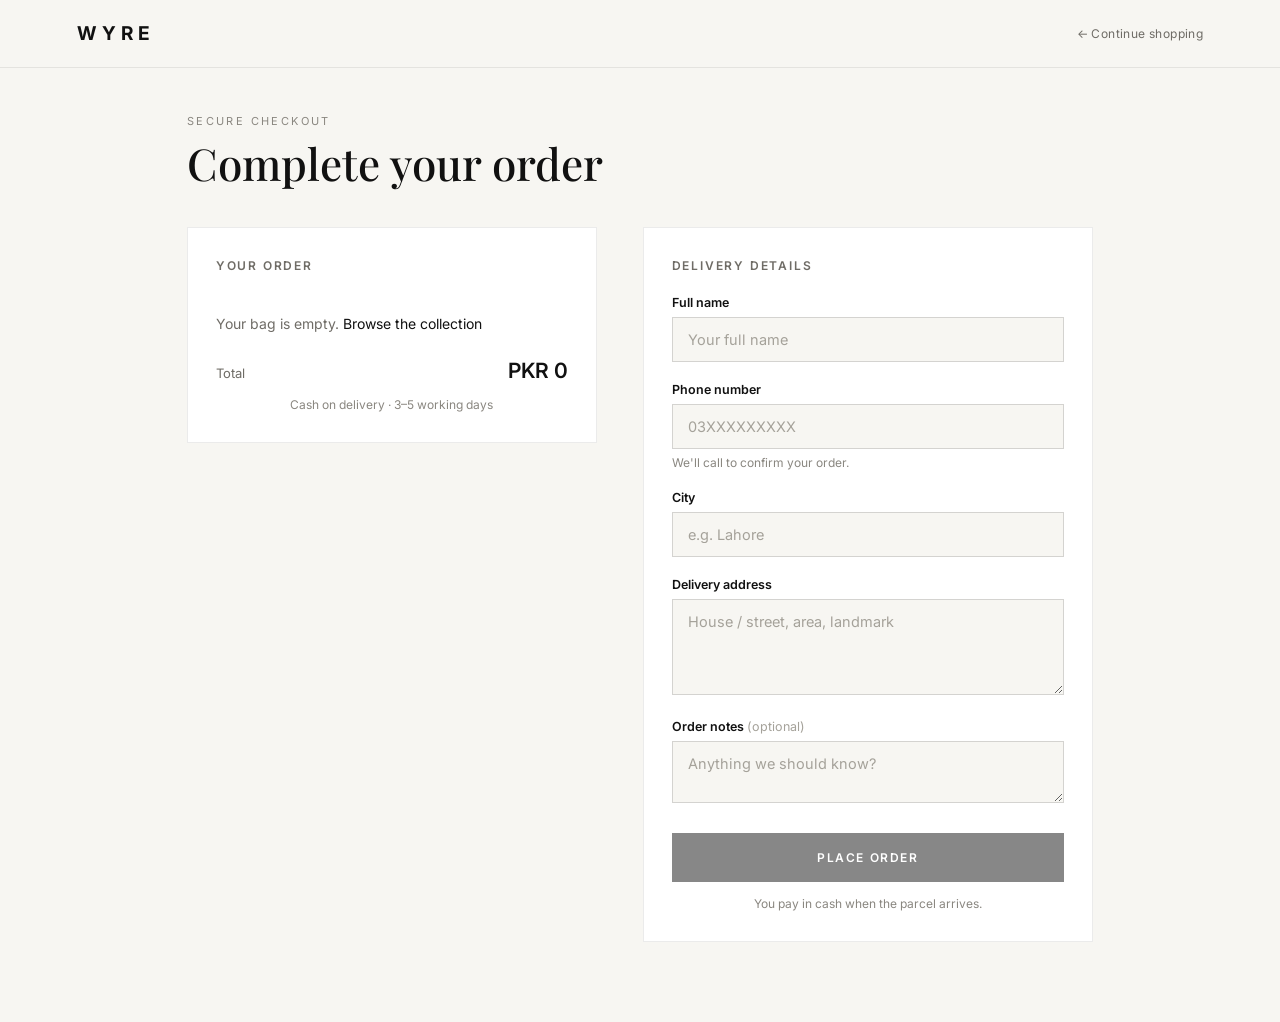
==== checkout.html @ 68a0a8ac "changes" ====
<!DOCTYPE html>
<html lang="en">

<head>
    <meta charset="UTF-8">
    <meta name="viewport" content="width=device-width, initial-scale=1.0">

    <title>Checkout — WYRE</title>

    <meta name="description"
        content="Complete your WYRE order. Cash on delivery across Pakistan.">

    <link rel="preconnect" href="https://fonts.googleapis.com">
    <link rel="preconnect" href="https://fonts.gstatic.com" crossorigin>

    <link
        href="https://fonts.googleapis.com/css2?family=Inter:wght@400;500;600;700&family=Playfair+Display:wght@500;600;700&display=swap"
        rel="stylesheet">

    <link rel="stylesheet" href="style.css">
</head>


<body class="checkout-page">

    <header class="co-bar">

        <a href="index.html" class="co-logo">WYRE</a>

        <a href="index.html" class="co-back">
            &larr; Continue shopping
        </a>

    </header>


    <main class="co-wrap">

        <div class="co-head">
            <p>SECURE CHECKOUT</p>
            <h1>Complete your order</h1>
        </div>


        <div class="co-grid">

            <!-- ORDER SUMMARY -->

            <section class="co-summary">

                <h2>Your order</h2>

                <div id="coItems"></div>

                <div class="co-total">
                    <span>Total</span>
                    <strong id="coTotal">PKR 0</strong>
                </div>

                <p class="co-note">
                    Cash on delivery &middot; 3&ndash;5 working days
                </p>

            </section>


            <!-- DELIVERY FORM -->

            <section class="co-form">

                <h2>Delivery details</h2>

                <form id="coForm" novalidate>

                    <div class="co-field">
                        <label for="coName">Full name</label>
                        <input type="text" id="coName" placeholder="Your full name"
                            autocomplete="name">
                        <span class="co-error">Please enter your full name.</span>
                    </div>

                    <div class="co-field">
                        <label for="coPhone">Phone number</label>
                        <input type="tel" id="coPhone" placeholder="03XXXXXXXXX"
                            inputmode="numeric" maxlength="11" autocomplete="tel">
                        <span class="co-hint">We'll call to confirm your order.</span>
                        <span class="co-error">Enter an 11-digit number starting with 03.</span>
                    </div>

                    <div class="co-field">
                        <label for="coCity">City</label>
                        <input type="text" id="coCity" placeholder="e.g. Lahore"
                            autocomplete="address-level2">
                        <span class="co-error">Please enter your city.</span>
                    </div>

                    <div class="co-field">
                        <label for="coAddress">Delivery address</label>
                        <textarea id="coAddress" rows="4"
                            placeholder="House / street, area, landmark"
                            autocomplete="street-address"></textarea>
                        <span class="co-error">Please enter a complete address.</span>
                    </div>

                    <div class="co-field">
                        <label for="coNotes">Order notes <em>(optional)</em></label>
                        <textarea id="coNotes" rows="2"
                            placeholder="Anything we should know?"></textarea>
                    </div>

                    <button type="submit" class="co-submit" id="coSubmit">
                        Place order
                    </button>

                    <p class="co-message" id="coMessage"></p>

                    <p class="co-note">
                        You pay in cash when the parcel arrives.
                    </p>

                </form>

            </section>

        </div>

    </main>


    <script>
        const FORMSPREE_ENDPOINT = "https://formspree.io/f/xvkoqrna";

        let cart = [];

        try {
            cart = JSON.parse(localStorage.getItem("wyreCart")) || [];
        } catch (e) {
            cart = [];
        }


        function escapeHTML(text) {
            const div = document.createElement("div");
            div.textContent = text;
            return div.innerHTML;
        }


        function renderSummary() {

            const box = document.getElementById("coItems");
            const totalBox = document.getElementById("coTotal");
            let total = 0;

            if (cart.length === 0) {
                box.innerHTML =
                    '<p class="co-empty">Your bag is empty. ' +
                    '<a href="index.html">Browse the collection</a></p>';
                totalBox.textContent = "PKR 0";
                document.getElementById("coSubmit").disabled = true;
                return;
            }

            box.innerHTML = "";

            cart.forEach(function (item) {

                const price = Number(item.price) || 0;
                const qty = Number(item.quantity) || 1;
                total += price * qty;

                const row = document.createElement("div");
                row.className = "co-item";

                row.innerHTML =
                    (item.image
                        ? '<div class="co-thumb"><img src="' +
                          escapeHTML(item.image) + '" alt="' +
                          escapeHTML(item.name) + '"></div>'
                        : '') +
                    '<div class="co-item-info">' +
                        '<strong>' + escapeHTML(item.name) + '</strong>' +
                        '<span>Qty ' + qty + '</span>' +
                    '</div>' +
                    '<span class="co-item-price">PKR ' +
                        (price * qty).toLocaleString() +
                    '</span>';

                box.appendChild(row);
            });

            totalBox.textContent = "PKR " + total.toLocaleString();
            return total;
        }


        const orderTotal = renderSummary();


        const fields = {
            name:    { el: coName,    ok: v => v.trim().length >= 3 },
            phone:   { el: coPhone,   ok: v => /^03\d{9}$/.test(v.trim()) },
            city:    { el: coCity,    ok: v => v.trim().length >= 2 },
            address: { el: coAddress, ok: v => v.trim().length >= 10 }
        };

        Object.values(fields).forEach(function (f) {
            f.el.addEventListener("input", function () {
                f.el.closest(".co-field").classList.remove("invalid");
            });
        });


        document.getElementById("coForm")
            .addEventListener("submit", function (event) {

            event.preventDefault();

            let valid = true;

            Object.values(fields).forEach(function (f) {
                if (!f.ok(f.el.value)) {
                    f.el.closest(".co-field").classList.add("invalid");
                    valid = false;
                }
            });

            if (!valid) {
                document.querySelector(".co-field.invalid input, .co-field.invalid textarea")
                    .focus();
                return;
            }

            const button = document.getElementById("coSubmit");
            const message = document.getElementById("coMessage");

            button.disabled = true;
            button.textContent = "Sending order...";
            message.textContent = "";
            message.className = "co-message";

            const products = cart.map(function (item) {
                return item.name + " x" + (item.quantity || 1) +
                       " — PKR " + (Number(item.price) * (item.quantity || 1));
            }).join("\n");

            fetch(FORMSPREE_ENDPOINT, {
                method: "POST",
                headers: {
                    "Content-Type": "application/json",
                    "Accept": "application/json"
                },
                body: JSON.stringify({
                    customer_name: coName.value.trim(),
                    phone: coPhone.value.trim(),
                    city: coCity.value.trim(),
                    address: coAddress.value.trim(),
                    notes: coNotes.value.trim(),
                    products: products,
                    total: "PKR " + orderTotal.toLocaleString(),
                    order_date: new Date().toLocaleString()
                })
            })
            .then(function (response) {

                if (!response.ok) {
                    throw new Error("failed");
                }

                message.className = "co-message success";
                message.textContent =
                    "Order placed. We'll call you shortly to confirm.";

                button.textContent = "Order placed ✓";

                localStorage.removeItem("wyreCart");
                cart = [];
                renderSummary();

                setTimeout(function () {
                    window.location.href = "index.html";
                }, 3500);
            })
            .catch(function () {

                message.className = "co-message error";
                message.textContent =
                    "Something went wrong. Please try again, " +
                    "or WhatsApp us to place the order.";

                button.disabled = false;
                button.textContent = "Place order";
            });
        });
    </script>

</body>

</html>
---- style.css ----
/* =========================
   RESET
========================= */

* {
    margin: 0;
    padding: 0;
    box-sizing: border-box;
}

html {
    scroll-behavior: smooth;
}

body {
    font-family: "Inter", sans-serif;
    background: #f7f6f2;
    color: #111;
    overflow-x: hidden;
}

button,
input {
    font: inherit;
}

button {
    cursor: pointer;
}

a {
    color: inherit;
    text-decoration: none;
}


/* =========================
   NAVBAR
========================= */

.navbar {
    width: 100%;
    height: 80px;
    padding: 0 5%;
    display: flex;
    align-items: center;
    position: absolute;
    top: 0;
    left: 0;
    z-index: 1000;
    transition: 0.4s ease;
}

.nav-container {
    width: 100%;
    display: flex;
    align-items: center;
    justify-content: space-between;
}

.navbar.scrolled {
    position: fixed;
    background: rgba(247, 246, 242, 0.94);
    backdrop-filter: blur(15px);
    box-shadow: 0 1px 0 rgba(0, 0, 0, 0.08);
}

.logo,
.footer-logo {
    font-size: 25px;
    font-weight: 700;
    letter-spacing: 5px;
}

.nav-links {
    display: flex;
    align-items: center;
    gap: 38px;
}

.nav-links a {
    font-size: 13px;
    font-weight: 500;
    position: relative;
}

.nav-links a::after {
    content: "";
    width: 0;
    height: 1px;
    position: absolute;
    bottom: -6px;
    left: 0;
    background: #111;
    transition: 0.3s ease;
}

.nav-links a:hover::after,
.nav-links a.active::after {
    width: 100%;
}

.nav-actions {
    display: flex;
    align-items: center;
    gap: 15px;
}

.nav-icon,
.cart-button,
.mobile-menu-btn {
    border: none;
    background: transparent;
    color: #111;
}

.nav-icon {
    width: 35px;
    height: 35px;
    display: grid;
    place-items: center;
}

.cart-button {
    display: flex;
    align-items: center;
    gap: 7px;
    padding: 8px;
}

.cart-button:hover {
    opacity: 0.65;
}

#cartCount {
    min-width: 19px;
    height: 19px;
    display: grid;
    place-items: center;
    border-radius: 50%;
    background: #111;
    color: #fff;
    font-size: 9px;
    font-weight: 600;
}

.mobile-menu-btn {
    display: none;
    width: 30px;
    padding: 5px 0;
}

.mobile-menu-btn span {
    display: block;
    width: 24px;
    height: 1.5px;
    background: #111;
    margin: 5px 0;
}


/* =========================
   SEARCH
========================= */

.search-overlay {
    position: fixed;
    inset: 0;
    background: rgba(247, 246, 242, 0.97);
    z-index: 2000;
    display: flex;
    align-items: center;
    justify-content: center;
    opacity: 0;
    visibility: hidden;
    transition: 0.3s ease;
}

.search-overlay.active {
    opacity: 1;
    visibility: visible;
}

.search-box {
    width: min(700px, 85%);
    border-bottom: 1px solid #111;
    display: flex;
    flex-direction: column;
    position: relative;
    padding-bottom: 5px;
}

.search-box p {
    font-size: 10px;
    font-weight: 600;
    letter-spacing: 2px;
    margin-bottom: 12px;
}

.search-box input {
    width: 100%;
    padding: 15px 0;
    border: none;
    outline: none;
    background: transparent;
    font-size: 25px;
}

.search-close {
    position: fixed;
    right: 5%;
    top: 30px;
    border: none;
    background: none;
    font-size: 35px;
    font-weight: 300;
}


/* =========================
   HERO
========================= */

.hero {
    min-height: 100vh;
    padding: 150px 8% 50px;
    display: flex;
    align-items: center;
    position: relative;
    overflow: hidden;
}

/* Hero image is now inside HTML */
.hero-image {
    position: absolute;
    inset: 0;
    width: 100%;
    height: 100%;
    object-fit: cover;
    object-position: center;
    z-index: 0;
}

/* Hero overlay */
.hero::after {
    content: "";
    position: absolute;
    inset: 0;
    background:
        linear-gradient(
            90deg,
            rgba(247, 246, 242, 0.94) 0%,
            rgba(247, 246, 242, 0.72) 34%,
            rgba(247, 246, 242, 0.16) 62%,
            rgba(247, 246, 242, 0.00) 100%
        );
    z-index: 1;
}

.hero-content {
    max-width: 650px;
    position: relative;
    z-index: 2;
}

.hero-small {
    display: block;
    font-size: 11px;
    font-weight: 600;
    letter-spacing: 2px;
    margin-bottom: 22px;
}

.hero h1 {
    font-family: "Playfair Display", serif;
    font-size: clamp(65px, 9vw, 125px);
    line-height: 1.12;
    font-weight: 500;
    letter-spacing: -3px;
    padding-bottom: 0.08em;
}

.hero h1 em {
    font-style: italic;
}

.hero p {
    max-width: 450px;
    margin: 35px 0;
    font-size: 15px;
    line-height: 1.8;
    color: #555;
}

.primary-btn {
    display: inline-flex;
    align-items: center;
    gap: 25px;
    background: #111;
    color: #fff;
    padding: 17px 24px;
    font-size: 12px;
    text-transform: uppercase;
    letter-spacing: 1px;
    transition: 0.35s ease;
    border: none;
}

.primary-btn:hover {
    gap: 35px;
}


/* =========================
   SECTION HEADINGS
========================= */

.collections-section,
.products-section {
    padding: 120px 7%;
}

.section-heading {
    margin-bottom: 55px;
}

.section-heading p {
    font-size: 10px;
    font-weight: 600;
    letter-spacing: 2px;
    margin-bottom: 15px;
}

.section-heading h2 {
    font-family: "Playfair Display", serif;
    font-size: clamp(40px, 5vw, 65px);
    font-weight: 500;
    line-height: 1;
}


/* =========================
   CATEGORIES
========================= */

.category-grid {
    display: grid;
    grid-template-columns: repeat(4, 1fr);
    gap: 15px;
}

.category-card {
    display: block;
    overflow: hidden;
}

.category-image {
    height: 430px;
    overflow: hidden;
    background: #e9e7e1;
}

.category-image img {
    width: 100%;
    height: 100%;
    display: block;
    object-fit: cover;
    filter: grayscale(15%);
    transition: 0.6s ease;
}

.category-card:hover .category-image img {
    transform: scale(1.045);
    filter: grayscale(0);
}

.category-content {
    padding-top: 17px;
}

.category-content span {
    font-size: 10px;
    color: #888;
}

.category-content h3 {
    font-size: 20px;
    font-weight: 500;
    margin: 7px 0;
}

.category-content div {
    font-size: 11px;
    text-transform: uppercase;
    letter-spacing: 1px;
    margin-top: 12px;
}


/* =========================
   FILTERS
========================= */

.category-filter {
    display: flex;
    gap: 10px;
    margin-bottom: 35px;
    flex-wrap: wrap;
}

.filter-btn {
    background: transparent;
    border: 1px solid #ccc;
    padding: 10px 18px;
    font-size: 11px;
    text-transform: uppercase;
    transition: 0.3s ease;
}

.filter-btn:hover,
.filter-btn.active {
    background: #111;
    color: #fff;
    border-color: #111;
}


/* =========================
   PRODUCTS
========================= */

.product-grid {
    display: grid;
    grid-template-columns: repeat(3, 1fr);
    gap: 50px 18px;
}

.product-card {
    min-width: 0;
}

.product-image {
    height: 520px;
    background: #e9e7e1;
    position: relative;
    overflow: hidden;
}

.product-image img {
    width: 100%;
    height: 100%;
    display: block;
    object-fit: cover;
    transition: transform 0.7s cubic-bezier(.2, .7, .2, 1);
}

.product-card:hover .product-image img {
    transform: scale(1.045);
}

.product-tag {
    position: absolute;
    top: 15px;
    left: 15px;
    z-index: 2;
    background: #111;
    color: #fff;
    padding: 7px 10px;
    font-size: 9px;
    letter-spacing: 1px;
}

.wishlist-btn {
    position: absolute;
    top: 12px;
    right: 14px;
    z-index: 5;
    width: 38px;
    height: 38px;
    border: none;
    background: rgba(255, 255, 255, 0.88);
    border-radius: 50%;
    font-size: 20px;
    line-height: 1;
    transition: 0.3s ease;
}

.wishlist-btn:hover {
    transform: scale(1.1);
}

.wishlist-btn.liked {
    background: #111;
    color: #fff;
}

/* Quick Add ab product-info ke andar hai,
   niche wale FIXES block mein style hota hai */

.product-info {
    padding-top: 16px;
}

.product-info > span {
    display: block;
    font-size: 9px;
    color: #888;
    letter-spacing: 1.5px;
    margin-bottom: 8px;
}

.product-info h3 {
    font-size: 15px;
    font-weight: 600;
}

.product-info p {
    margin-top: 7px;
    max-width: 320px;
    font-size: 11px;
    color: #777;
    line-height: 1.5;
}

.product-info strong {
    display: block;
    margin-top: 12px;
    font-size: 13px;
}


/* =========================
   BRAND STORY
========================= */

.brand-story {
    min-height: 650px;
    padding: 100px 7%;
    display: flex;
    align-items: center;
    background: #e8e5dd;
}

.brand-story-inner {
    max-width: 750px;
}

.brand-story-inner > span {
    display: block;
    font-size: 10px;
    font-weight: 600;
    letter-spacing: 2px;
    margin-bottom: 25px;
}

.brand-story-inner h2 {
    font-family: "Playfair Display", serif;
    font-size: clamp(55px, 7vw, 100px);
    line-height: 0.95;
    font-weight: 500;
    margin-bottom: 30px;
}

.brand-story-inner h2 em {
    font-style: italic;
}

.brand-story-inner p {
    max-width: 500px;
    color: #555;
    line-height: 1.8;
}


/* =========================
   NEWSLETTER
========================= */

.newsletter-section {
    padding: 120px 7%;
    text-align: center;
}

.newsletter-content > span {
    display: block;
    font-size: 10px;
    font-weight: 600;
    letter-spacing: 2px;
    margin-bottom: 20px;
}

.newsletter-content h2 {
    font-family: "Playfair Display", serif;
    font-size: clamp(40px, 5vw, 65px);
    font-weight: 500;
}

.newsletter-content p {
    color: #777;
    margin: 18px auto 35px;
    line-height: 1.7;
}

#newsletterForm {
    max-width: 550px;
    margin: auto;
    display: flex;
    border-bottom: 1px solid #111;
}

#newsletterForm input {
    flex: 1;
    border: none;
    outline: none;
    background: transparent;
    padding: 15px 0;
}

#newsletterForm button {
    border: none;
    background: transparent;
    font-size: 12px;
    font-weight: 600;
    padding-left: 20px;
}


/* =========================
   CART OVERLAY
========================= */

.cart-overlay {
    position: fixed;
    inset: 0;
    background: rgba(0, 0, 0, 0.35);
    z-index: 900;
    opacity: 0;
    visibility: hidden;
    transition: 0.3s ease;
}

.cart-overlay.active {
    opacity: 1;
    visibility: visible;
}


/* =========================
   CART DRAWER
========================= */

.cart-drawer {
    position: fixed;
    top: 0;
    right: 0;
    width: min(450px, 100%);
    height: 100vh;
    height: 100dvh;
    height: var(--app-height, 100dvh);
    max-height: var(--app-height, 100dvh);
    background: #f7f6f2;
    z-index: 1000;
    padding: 30px;
    display: flex;
    flex-direction: column;
    transform: translateX(100%);
    transition: 0.5s cubic-bezier(.77, 0, .18, 1);
}

.cart-drawer.active {
    transform: translateX(0);
}

.cart-header {
    display: flex;
    justify-content: space-between;
    align-items: center;
    padding-bottom: 25px;
    border-bottom: 1px solid #ddd;
}

.cart-header > div span {
    font-size: 9px;
    letter-spacing: 2px;
    color: #777;
}

.cart-header h3 {
    font-family: "Playfair Display", serif;
    font-size: 30px;
    font-weight: 500;
    margin-top: 5px;
}

.cart-close {
    border: none;
    background: none;
    font-size: 30px;
    font-weight: 300;
}

.cart-items {
    flex: 1;
    overflow-y: auto;
    padding: 25px 0;
}

.empty-cart {
    color: #777;
    font-size: 13px;
}

.cart-footer {
    border-top: 1px solid #ddd;
    padding-top: 20px;
}

.cart-total {
    display: flex;
    justify-content: space-between;
    margin-bottom: 20px;
}

.cart-total span {
    font-size: 12px;
}

.cart-total strong {
    font-size: 13px;
}

.checkout-btn {
    width: 100%;
    padding: 16px;
    background: #111;
    color: #fff;
    border: none;
    text-transform: uppercase;
    font-size: 11px;
    letter-spacing: 1px;
    display: flex;
    justify-content: space-between;
    align-items: center;
}


/* =========================
   FOOTER
========================= */

.footer {
    background: #111;
    color: #fff;
    padding: 70px 7% 30px;
}

.footer-main {
    display: flex;
    justify-content: space-between;
    gap: 60px;
    padding-bottom: 70px;
}

.footer-logo {
    display: inline-block;
    margin-bottom: 15px;
}

.footer-brand p {
    color: #999;
    font-size: 12px;
    line-height: 1.6;
}

.footer-links {
    display: flex;
    gap: 90px;
}

.footer-links > div {
    display: flex;
    flex-direction: column;
    gap: 12px;
}

.footer-links span {
    font-size: 10px;
    letter-spacing: 1.5px;
    margin-bottom: 8px;
}

.footer-links a {
    color: #999;
    font-size: 11px;
    transition: 0.3s;
}

.footer-links a:hover {
    color: #fff;
}

.footer-bottom {
    border-top: 1px solid #333;
    padding-top: 25px;
    display: flex;
    justify-content: space-between;
    color: #777;
    font-size: 10px;
}


/* =========================
   REVEAL ANIMATION
========================= */

.reveal {
    opacity: 0;
    transform: translateY(35px);
    transition:
        opacity 0.8s ease,
        transform 0.8s cubic-bezier(.2, .7, .2, 1);
}

.reveal.show {
    opacity: 1;
    transform: translateY(0);
}


/* =========================
   RESPONSIVE - TABLET
========================= */

@media (max-width: 1000px) {

    .nav-links {
        gap: 20px;
    }

    .category-grid {
        grid-template-columns: repeat(2, 1fr);
    }

    .product-grid {
        grid-template-columns: repeat(2, 1fr);
    }

    .category-image {
        height: 450px;
    }

    .product-image {
        height: 500px;
    }

    .hero {
        min-height: 90vh;
    }
}


/* =========================
   RESPONSIVE - MOBILE
========================= */

@media (max-width: 700px) {

    .navbar {
        height: 70px;
        padding: 0 6%;
    }

    .nav-links {
        display: none;
    }

    .mobile-menu-btn {
        display: block;
    }

    .hero {
        min-height: 90vh;
        padding: 130px 7% 50px;
    }

    .hero-image {
        object-position: center;
    }

    .hero::after {
        background:
            linear-gradient(
                90deg,
                rgba(247, 246, 242, 0.96) 0%,
                rgba(247, 246, 242, 0.72) 65%,
                rgba(247, 246, 242, 0.25) 100%
            );
    }

    .hero h1 {
        font-size: 70px;
        letter-spacing: -3px;
        line-height: 1.08;
    }

    .hero p {
        max-width: 390px;
    }

    .collections-section,
    .products-section,
    .newsletter-section {
        padding: 80px 6%;
    }

    .section-heading {
        margin-bottom: 40px;
    }

    .category-grid,
    .product-grid {
        grid-template-columns: repeat(2, 1fr);
        gap: 25px 10px;
    }

    .category-image {
        height: 330px;
    }

    .product-image {
        height: 360px;
    }

    /* Show Quick Add on mobile */
    .quick-add {
        padding: 15px;
    }

    .brand-story {
        padding: 80px 6%;
        min-height: 550px;
    }

    .brand-story-inner h2 {
        font-size: 58px;
    }

    .footer-main {
        display: block;
    }

    .footer-links {
        margin-top: 50px;
        gap: 35px;
        flex-wrap: wrap;
    }

    .footer-bottom {
        display: block;
        line-height: 2;
    }
}


/* =========================
   RESPONSIVE - SMALL MOBILE
========================= */

@media (max-width: 450px) {

    .logo,
    .footer-logo {
        font-size: 21px;
        letter-spacing: 4px;
    }

    .nav-actions {
        gap: 5px;
    }

    .category-grid,
    .product-grid {
        grid-template-columns: 1fr 1fr;
    }

    .category-image {
        height: 250px;
    }

    .product-image {
        height: 280px;
    }

    .product-info h3 {
        font-size: 12px;
    }

    .product-info p {
        font-size: 10px;
    }

    .product-info strong {
        font-size: 11px;
    }

    .hero {
        padding-left: 6%;
        padding-right: 6%;
    }

    .hero h1 {
        font-size: 58px;
    }

    .hero p {
        font-size: 13px;
    }

    .brand-story-inner h2 {
        font-size: 48px;
    }

    #newsletterForm {
        display: block;
        border-bottom: none;
    }

    #newsletterForm input {
        width: 100%;
        border-bottom: 1px solid #111;
    }

    #newsletterForm button {
        padding: 18px 0;
    }

    .cart-drawer {
        padding: 25px 20px;
    }
}


/* =========================
   IMAGE LOADING SAFETY
========================= */

img {
    max-width: 100%;
}

.hero-image,
.category-image img,
.product-image img {
    user-select: none;
    -webkit-user-drag: none;
}


/* =========================
   WYRE CHECKOUT MODAL
========================= */

#wyreCheckout {
    position: fixed;
    inset: 0;
    z-index: 3000;
    display: flex;
    align-items: center;
    justify-content: center;
    padding: 25px;
    opacity: 0;
    visibility: hidden;
    transition: 0.3s ease;
}

#wyreCheckout.active {
    opacity: 1;
    visibility: visible;
}

.wyre-checkout-overlay {
    position: absolute;
    inset: 0;
    background: rgba(0, 0, 0, 0.55);
    backdrop-filter: blur(5px);
}

.wyre-checkout-box {
    width: min(550px, 100%);
    max-height: 90vh;
    overflow-y: auto;
    position: relative;
    z-index: 2;
    background: #f7f6f2;
    padding: 35px;
    box-shadow: 0 25px 80px rgba(0, 0, 0, 0.2);
    transform: translateY(25px);
    transition: 0.4s ease;
}

#wyreCheckout.active .wyre-checkout-box {
    transform: translateY(0);
}

.wyre-checkout-close {
    position: absolute;
    top: 15px;
    right: 20px;
    border: none;
    background: transparent;
    font-size: 30px;
    font-weight: 300;
    line-height: 1;
}

.wyre-checkout-heading {
    margin-bottom: 30px;
}

.wyre-checkout-heading > span {
    display: block;
    font-size: 9px;
    font-weight: 600;
    letter-spacing: 2px;
    margin-bottom: 10px;
}

.wyre-checkout-heading h2 {
    font-family: "Playfair Display", serif;
    font-size: 38px;
    font-weight: 500;
    line-height: 1;
}

.wyre-checkout-heading p {
    color: #777;
    font-size: 12px;
    margin-top: 12px;
    line-height: 1.6;
}

.wyre-form-group {
    margin-bottom: 20px;
}

.wyre-form-group label {
    display: block;
    font-size: 10px;
    font-weight: 600;
    letter-spacing: 1px;
    text-transform: uppercase;
    margin-bottom: 8px;
}

.wyre-form-group input,
.wyre-form-group textarea {
    width: 100%;
    border: 1px solid #d5d3cd;
    background: transparent;
    padding: 13px 14px;
    outline: none;
    font-size: 12px;
    resize: vertical;
    transition: 0.3s ease;
}

.wyre-form-group input:focus,
.wyre-form-group textarea:focus {
    border-color: #111;
}

.wyre-order-summary {
    border-top: 1px solid #ddd;
    border-bottom: 1px solid #ddd;
    padding: 20px 0;
    margin: 25px 0;
}

.wyre-summary-title {
    font-size: 9px;
    font-weight: 600;
    letter-spacing: 2px;
    margin-bottom: 15px;
}

.wyre-summary-item {
    display: flex;
    justify-content: space-between;
    gap: 20px;
    padding: 8px 0;
    font-size: 11px;
}

.wyre-summary-item strong {
    white-space: nowrap;
}

.wyre-summary-total {
    display: flex;
    justify-content: space-between;
    border-top: 1px solid #ddd;
    margin-top: 12px;
    padding-top: 15px;
    font-size: 13px;
}

.wyre-place-order {
    width: 100%;
    border: none;
    background: #111;
    color: #fff;
    padding: 17px 20px;
    display: flex;
    justify-content: space-between;
    align-items: center;
    font-size: 11px;
    text-transform: uppercase;
    letter-spacing: 1px;
    transition: 0.3s ease;
}

.wyre-place-order:hover {
    background: #292929;
}

.wyre-place-order:disabled {
    opacity: 0.6;
    cursor: not-allowed;
}

.wyre-order-message {
    min-height: 18px;
    text-align: center;
    font-size: 11px;
    margin-top: 15px;
    line-height: 1.5;
}

.wyre-order-message.success {
    color: #287a43;
}

.wyre-order-message.error {
    color: #b3261e;
}


/* =========================
   CHECKOUT MOBILE
========================= */

@media (max-width: 600px) {

    #wyreCheckout {
        padding: 15px;
    }

    .wyre-checkout-box {
        padding: 28px 20px;
        max-height: 94vh;
    }

    .wyre-checkout-heading h2 {
        font-size: 31px;
    }

    .wyre-summary-item {
        font-size: 10px;
    }
}

/* =========================
   CHECKOUT POLISH
========================= */

.wyre-checkout-close,
.wyre-place-order {
    cursor: pointer;
    font-family: inherit;
}

.wyre-checkout-close:hover {
    opacity: 0.6;
}

.wyre-checkout-box:focus-visible,
.wyre-form-group input:focus-visible,
.wyre-form-group textarea:focus-visible,
.wyre-place-order:focus-visible,
.wyre-checkout-close:focus-visible {
    outline: 2px solid #111;
    outline-offset: 2px;
}

.wyre-form-group input,
.wyre-form-group textarea {
    font-family: inherit;
    color: #111;
}

.wyre-form-group input::placeholder,
.wyre-form-group textarea::placeholder {
    color: #a5a29a;
}

.wyre-form-group input:invalid:not(:placeholder-shown) {
    border-color: #b3261e;
}

.wyre-order-summary:empty {
    display: none;
}

@media (prefers-reduced-motion: reduce) {

    #wyreCheckout,
    .wyre-checkout-box {
        transition: none;
    }
}

/* =========================
   MOBILE MENU DRAWER
========================= */

section[id] {
    scroll-margin-top: 100px;
}

@media (max-width: 700px) {

    .nav-links.active {
        display: flex;
        flex-direction: column;
        align-items: flex-start;
        gap: 0;
        position: fixed;
        top: 70px;
        left: 0;
        right: 0;
        background: #F7F6F2;
        padding: 10px 6% 26px;
        border-top: 1px solid rgba(0, 0, 0, 0.08);
        box-shadow: 0 18px 40px rgba(0, 0, 0, 0.10);
        z-index: 998;
        animation: wyreDrawer 0.25s ease;
    }

    .nav-links.active a {
        width: 100%;
        padding: 15px 0;
        font-size: 15px;
        border-bottom: 1px solid rgba(0, 0, 0, 0.06);
    }

    .nav-links.active a::after {
        display: none;
    }

    .mobile-menu-btn.active span:nth-child(1) {
        transform: translateY(6px) rotate(45deg);
    }

    .mobile-menu-btn.active span:nth-child(2) {
        opacity: 0;
    }

    .mobile-menu-btn.active span:nth-child(3) {
        transform: translateY(-6px) rotate(-45deg);
    }

    .mobile-menu-btn span {
        transition: 0.25s ease;
    }
}

@keyframes wyreDrawer {
    from { opacity: 0; transform: translateY(-10px); }
    to   { opacity: 1; transform: translateY(0); }
}


/* =========================
   PRODUCT DETAIL MODAL
========================= */

.product-card {
    cursor: pointer;
}

#productDetail {
    position: fixed;
    inset: 0;
    z-index: 1500;
    display: flex;
    align-items: center;
    justify-content: center;
    opacity: 0;
    visibility: hidden;
    transition: opacity 0.3s ease, visibility 0.3s ease;
}

#productDetail.active {
    opacity: 1;
    visibility: visible;
}

.pd-backdrop {
    position: absolute;
    inset: 0;
    background: rgba(20, 19, 17, 0.55);
    backdrop-filter: blur(3px);
}

.pd-box {
    position: relative;
    z-index: 2;
    width: min(1000px, 94vw);
    max-height: 92vh;
    overflow-y: auto;
    background: #F7F6F2;
    display: grid;
    grid-template-columns: 1.05fr 1fr;
    transform: translateY(18px);
    transition: transform 0.35s cubic-bezier(.2, .7, .2, 1);
}

#productDetail.active .pd-box {
    transform: translateY(0);
}

.pd-close {
    position: absolute;
    top: 14px;
    right: 16px;
    z-index: 5;
    width: 38px;
    height: 38px;
    border: none;
    background: rgba(247, 246, 242, 0.9);
    font-size: 20px;
    line-height: 1;
    cursor: pointer;
    border-radius: 50%;
    color: #111;
}

.pd-close:hover {
    background: #fff;
}


/* ---- Gallery ---- */

.pd-gallery {
    position: relative;
    background: #EDEBE5;
    overflow: hidden;
    aspect-ratio: 4 / 5;
    min-height: 420px;
}

.pd-track {
    display: flex;
    height: 100%;
    transition: transform 0.4s cubic-bezier(.2, .7, .2, 1);
}

.pd-slide {
    min-width: 100%;
    height: 100%;
}

.pd-slide {
    display: flex;
    align-items: center;
    justify-content: center;
    background: #EDEBE5;
}

.pd-slide img {
    width: 100%;
    height: 100%;
    max-height: 100%;
    object-fit: contain;
    display: block;
    pointer-events: none;
}

.pd-arrow {
    position: absolute;
    top: 50%;
    transform: translateY(-50%);
    width: 40px;
    height: 40px;
    border: none;
    border-radius: 50%;
    background: rgba(247, 246, 242, 0.92);
    color: #111;
    font-size: 17px;
    cursor: pointer;
    z-index: 3;
    transition: 0.2s ease;
}

.pd-arrow:hover {
    background: #fff;
}

.pd-arrow.prev { left: 14px; }
.pd-arrow.next { right: 14px; }

.pd-dots {
    position: absolute;
    bottom: 16px;
    left: 0;
    right: 0;
    display: flex;
    justify-content: center;
    gap: 8px;
    z-index: 3;
}

.pd-dot {
    width: 7px;
    height: 7px;
    border-radius: 50%;
    border: none;
    padding: 0;
    background: rgba(17, 17, 17, 0.3);
    cursor: pointer;
    transition: 0.2s ease;
}

.pd-dot.active {
    background: #111;
    width: 22px;
    border-radius: 4px;
}


/* ---- Info side ---- */

.pd-info {
    padding: 54px 44px 40px;
    display: flex;
    flex-direction: column;
}

.pd-category {
    font-size: 11px;
    letter-spacing: 2px;
    color: #8a8780;
    text-transform: uppercase;
    margin-bottom: 14px;
}

.pd-name {
    font-family: "Playfair Display", serif;
    font-size: 33px;
    font-weight: 600;
    line-height: 1.15;
    margin-bottom: 14px;
}

.pd-price {
    font-size: 20px;
    font-weight: 600;
    margin-bottom: 20px;
}

.pd-desc {
    font-size: 14.5px;
    line-height: 1.75;
    color: #5f5c56;
    margin-bottom: 26px;
}

.pd-meta {
    border-top: 1px solid rgba(0, 0, 0, 0.1);
    border-bottom: 1px solid rgba(0, 0, 0, 0.1);
    padding: 16px 0;
    margin-bottom: 24px;
    font-size: 12.5px;
    color: #6f6c66;
    line-height: 1.9;
}

.pd-qty-row {
    display: flex;
    align-items: center;
    gap: 16px;
    margin-bottom: 22px;
}

.pd-qty-label {
    font-size: 12px;
    letter-spacing: 1.4px;
    text-transform: uppercase;
    color: #6f6c66;
}

.pd-qty {
    display: flex;
    align-items: center;
    border: 1px solid rgba(0, 0, 0, 0.18);
}

.pd-qty button {
    width: 38px;
    height: 38px;
    border: none;
    background: transparent;
    font-size: 16px;
    cursor: pointer;
    color: #111;
}

.pd-qty button:hover {
    background: rgba(0, 0, 0, 0.05);
}

.pd-qty span {
    width: 40px;
    text-align: center;
    font-size: 14px;
    font-weight: 600;
}

.pd-actions {
    display: flex;
    flex-direction: column;
    gap: 10px;
    margin-top: auto;
}

.pd-buy,
.pd-add {
    width: 100%;
    padding: 16px 20px;
    font-family: inherit;
    font-size: 12px;
    font-weight: 600;
    letter-spacing: 1.6px;
    text-transform: uppercase;
    cursor: pointer;
    transition: 0.25s ease;
}

.pd-buy {
    background: #111;
    color: #fff;
    border: 1px solid #111;
}

.pd-buy:hover {
    background: #2e2c28;
}

.pd-add {
    background: transparent;
    color: #111;
    border: 1px solid rgba(0, 0, 0, 0.25);
}

.pd-add:hover {
    border-color: #111;
    background: rgba(0, 0, 0, 0.04);
}

.pd-note {
    text-align: center;
    font-size: 11.5px;
    color: #8a8780;
    margin-top: 14px;
}


/* ---- Responsive ---- */

@media (max-width: 850px) {

    .pd-box {
        grid-template-columns: 1fr;
        width: 100vw;
        height: var(--app-height, 100dvh);
        max-height: var(--app-height, 100dvh);
        overscroll-behavior: contain;
        -webkit-overflow-scrolling: touch;
    }

    .pd-gallery {
        aspect-ratio: auto;
        width: 100%;
        align-self: stretch;
        height: 55vh;
        height: 55dvh;
        min-height: 0;
        max-height: none;
        flex-shrink: 0;
    }

    .pd-info {
        padding: 26px 22px 30px;
    }

    .pd-name {
        font-size: 25px;
    }

    .pd-price {
        font-size: 18px;
    }

    .pd-desc {
        margin-bottom: 20px;
    }

    .pd-actions {
        position: sticky;
        bottom: 0;
        background: #F7F6F2;
        padding-top: 12px;
    }

    .pd-arrow {
        width: 34px;
        height: 34px;
    }
}

@media (prefers-reduced-motion: reduce) {

    .pd-track,
    .pd-box,
    #productDetail {
        transition: none;
    }
}

/* =========================
   CART ITEMS
========================= */

.cart-items {
    display: flex;
    flex-direction: column;
    gap: 22px;
    min-height: 0;
    overflow-y: auto;
    overscroll-behavior: contain;
    -webkit-overflow-scrolling: touch;
}

.cart-header,
.cart-footer {
    flex-shrink: 0;
}

.wyre-cart-item {
    display: grid;
    grid-template-columns: 74px 1fr;
    gap: 16px;
    align-items: start;
    padding-bottom: 22px;
    border-bottom: 1px solid rgba(0, 0, 0, 0.07);
}

.wyre-cart-item:last-child {
    border-bottom: none;
    padding-bottom: 0;
}

.wyre-cart-thumb {
    width: 74px;
    height: 92px;
    background: #EDEBE5;
    overflow: hidden;
    flex-shrink: 0;
}

.wyre-cart-thumb img {
    width: 100%;
    height: 100%;
    object-fit: cover;
    display: block;
}

.wyre-cart-info {
    min-width: 0;
    display: flex;
    flex-direction: column;
}

.wyre-cart-top {
    display: flex;
    align-items: flex-start;
    justify-content: space-between;
    gap: 10px;
}

.wyre-cart-top strong {
    font-size: 13.5px;
    font-weight: 600;
    line-height: 1.4;
    letter-spacing: 0.2px;
}

.wyre-cart-price {
    font-size: 12px;
    color: #8a8780;
    margin-top: 4px;
}

.wyre-remove {
    border: none;
    background: none;
    color: #a5a29a;
    font-size: 19px;
    line-height: 1;
    padding: 0 2px;
    cursor: pointer;
    flex-shrink: 0;
    transition: color 0.2s ease;
}

.wyre-remove:hover {
    color: #111;
}

.wyre-cart-bottom {
    display: flex;
    align-items: center;
    justify-content: space-between;
    gap: 12px;
    margin-top: 14px;
}

.wyre-quantity {
    display: inline-flex;
    align-items: center;
    border: 1px solid rgba(0, 0, 0, 0.16);
}

.wyre-quantity button {
    width: 30px;
    height: 30px;
    border: none;
    background: transparent;
    color: #111;
    font-size: 14px;
    line-height: 1;
    cursor: pointer;
    transition: background 0.2s ease;
}

.wyre-quantity button:hover {
    background: rgba(0, 0, 0, 0.06);
}

.wyre-quantity span {
    min-width: 32px;
    text-align: center;
    font-size: 12.5px;
    font-weight: 600;
}

.wyre-line-total {
    font-size: 13px;
    font-weight: 600;
    white-space: nowrap;
}

.empty-cart {
    padding: 30px 0;
    text-align: center;
}


/* ---- Cart drawer polish ---- */

.cart-close {
    cursor: pointer;
    line-height: 1;
    color: #111;
}

.checkout-btn {
    cursor: pointer;
    font-family: inherit;
    font-weight: 600;
    transition: background 0.25s ease;
}

.checkout-btn:hover {
    background: #2e2c28;
}

.cart-items::-webkit-scrollbar {
    width: 4px;
}

.cart-items::-webkit-scrollbar-thumb {
    background: rgba(0, 0, 0, 0.16);
}


/* ---- Mobile ---- */

@media (max-width: 700px) {

    .cart-drawer {
        width: 100%;
    }

    .cart-header h3 {
        font-size: 25px;
    }

    .wyre-cart-item {
        grid-template-columns: 62px 1fr;
        gap: 13px;
    }

    .wyre-cart-thumb {
        width: 62px;
        height: 78px;
    }

    .wyre-cart-top strong {
        font-size: 13px;
    }

    .wyre-quantity button {
        width: 34px;
        height: 34px;
    }

    .checkout-btn {
        padding: 18px;
    }
}

@media (max-width: 360px) {

    .wyre-cart-bottom {
        flex-direction: column;
        align-items: flex-start;
        gap: 9px;
    }
}

/* =========================
   MOBILE SCROLL FIXES
========================= */

@media (max-width: 700px) {

    .cart-drawer {
        padding: 22px 20px;
    }

    .cart-items {
        padding: 18px 0;
    }

    /* Gallery ki poori image nazar aaye */

    .pd-gallery {
        background: #EDEBE5;
    }

    .pd-slide img {
        object-fit: contain;
        width: 100%;
        height: 100%;
    }

    /* Info side scroll ho, gallery upar tiki rahe */

    .pd-info {
        flex: 1;
        min-height: 0;
        overflow-y: auto;
        -webkit-overflow-scrolling: touch;
    }

    .pd-box {
        display: flex;
        flex-direction: column;
        overflow: hidden;
    }
}

/* Chhoti screens par gallery aur choti */

@media (max-width: 700px) and (max-height: 700px) {

    .pd-gallery {
        height: 44vh;
        height: 44dvh;
    }
}

/* Checkout hamesha nazar aata rahe */

.cart-footer {
    position: sticky;
    bottom: 0;
    background: #f7f6f2;
    z-index: 2;
}

@supports (height: 100dvh) {

    .cart-drawer {
        height: 100dvh;
        max-height: 100dvh;
    }
}

/* Gallery hamesha poori chaurai le aur image beech mein rahe */

.pd-track {
    width: 100%;
}

.pd-slide {
    width: 100%;
    min-width: 100%;
    flex: 0 0 100%;
}

.pd-slide img {
    margin: 0 auto;
    object-position: center;
}

/* =========================
   COLOUR SWATCHES
========================= */

.pd-colors-row {
    display: flex;
    flex-direction: column;
    gap: 11px;
    margin-bottom: 22px;
}

.pd-colors-row[hidden] {
    display: none;
}

.pd-colors-row b {
    color: #111;
    font-weight: 600;
    letter-spacing: 0;
    text-transform: none;
}

.pd-colors {
    display: flex;
    flex-wrap: wrap;
    gap: 10px;
}

.pd-swatch {
    width: 34px;
    height: 34px;
    border-radius: 50%;
    border: 1px solid rgba(0, 0, 0, 0.18);
    padding: 0;
    cursor: pointer;
    position: relative;
    transition: transform 0.18s ease;
}

.pd-swatch:hover {
    transform: scale(1.08);
}

.pd-swatch.active::after {
    content: "";
    position: absolute;
    inset: -5px;
    border: 1px solid #111;
    border-radius: 50%;
}

.pd-swatch:focus-visible {
    outline: 2px solid #111;
    outline-offset: 4px;
}

@media (max-width: 700px) {

    .pd-swatch {
        width: 38px;
        height: 38px;
    }

    .pd-colors-row {
        margin-bottom: 18px;
    }
}

/* =========================
   SEARCH — TOP PANEL
========================= */

.search-overlay {
    position: fixed;
    top: 0;
    left: 0;
    right: 0;
    bottom: auto;
    inset: auto;
    background: #F7F6F2;
    border-bottom: 1px solid rgba(0, 0, 0, 0.10);
    box-shadow: 0 14px 34px rgba(0, 0, 0, 0.08);
    display: block;
    padding: 86px 6% 26px;
    transform: translateY(-100%);
    transition: transform 0.32s cubic-bezier(.2, .7, .2, 1),
                opacity 0.2s ease,
                visibility 0.2s ease;
}

.search-overlay.active {
    transform: translateY(0);
}

.search-box {
    width: 100%;
    max-width: 720px;
    margin: 0 auto;
    padding-bottom: 6px;
}

.search-box p {
    margin-bottom: 6px;
}

.search-box input {
    font-size: 22px;
    padding: 6px 40px 10px 0;
}

.search-close {
    top: 50%;
    transform: translateY(-50%);
    right: 0;
}

#searchStatus {
    margin-top: 12px !important;
}

@media (max-width: 700px) {

    .search-overlay {
        padding: 76px 5% 20px;
    }

    .search-box input {
        font-size: 18px;
    }
}


/* =========================
   WISHLIST
========================= */

.wishlist-drawer {
    z-index: 1200;
}

.wish-add {
    border: 1px solid rgba(0, 0, 0, 0.22);
    background: transparent;
    color: #111;
    font-family: inherit;
    font-size: 11px;
    font-weight: 600;
    letter-spacing: 1.3px;
    text-transform: uppercase;
    padding: 9px 16px;
    cursor: pointer;
    transition: 0.22s ease;
}

.wish-add:hover {
    background: #111;
    color: #fff;
    border-color: #111;
}

.wishlist-open svg {
    display: block;
}

.wishlist-btn.liked {
    color: #b3261e;
}

#wishlistAddAll:disabled {
    opacity: 0.45;
    cursor: not-allowed;
}

#wishlistAddAll:disabled:hover {
    background: #111;
}

/* =========================
   FIXES
========================= */

/* 7. QUICK ADD ab image ke upar nahi,
      price ke neeche apni jagah par */

.quick-add {
    position: static;
    transform: none;
    display: block;
    width: 100%;
    margin-top: 16px;
    padding: 14px;
    border: 1px solid #111;
    background: #111;
    color: #fff;
    font-family: inherit;
    font-size: 11px;
    font-weight: 600;
    letter-spacing: 1.4px;
    text-transform: uppercase;
    cursor: pointer;
    transition: background 0.25s ease, color 0.25s ease;
}

.product-card:hover .quick-add {
    transform: none;
}

.quick-add:hover {
    background: transparent;
    color: #111;
}

/* 3. Mobile par hover nahi hota — dabane ka ehsaas do */

.quick-add:active {
    background: transparent;
    color: #111;
    transform: scale(0.98);
}

.product-card:active .product-image img {
    transform: scale(1.03);
}

.wishlist-btn:active {
    transform: scale(0.88);
}

@media (hover: none) {

    .quick-add {
        transform: none;
    }

    .product-card .quick-add {
        opacity: 1;
    }
}


/* 4. Navbar underline har section par chale */

.nav-links a.active::after {
    width: 100%;
}


/* 8. Hero image mobile par sahi baithe */

@media (max-width: 700px) {

    .hero {
        min-height: 88vh;
        min-height: 88dvh;
        padding: 120px 7% 60px;
        align-items: flex-start;
    }

    .hero-image {
        object-position: 72% center;
    }

    .hero h1 {
        font-size: clamp(44px, 13vw, 62px);
        letter-spacing: -1.5px;
        line-height: 1.1;
    }

    .hero p {
        max-width: 100%;
        font-size: 14px;
        margin: 24px 0 28px;
    }
}

@media (max-width: 420px) {

    .hero-image {
        object-position: 78% center;
    }

    .hero h1 {
        letter-spacing: -1px;
    }
}


/* 5. NEWSLETTER — behtar shakal */

#newsletterForm {
    display: flex;
    align-items: stretch;
    gap: 0;
    max-width: 480px;
    margin: 32px auto 0;
    border: 1px solid rgba(0, 0, 0, 0.22);
    background: #fff;
    transition: border-color 0.25s ease;
}

#newsletterForm:focus-within {
    border-color: #111;
}

#newsletterForm input {
    flex: 1;
    min-width: 0;
    border: none;
    outline: none;
    background: transparent;
    font-family: inherit;
    font-size: 14px;
    padding: 16px 18px;
    color: #111;
}

#newsletterForm input::placeholder {
    color: #a5a29a;
}

#newsletterForm button {
    border: none;
    background: #111;
    color: #fff;
    font-family: inherit;
    font-size: 11px;
    font-weight: 600;
    letter-spacing: 1.4px;
    text-transform: uppercase;
    padding: 16px 26px;
    cursor: pointer;
    white-space: nowrap;
    transition: background 0.25s ease;
}

#newsletterForm button:hover {
    background: #2e2c28;
}

@media (max-width: 480px) {

    #newsletterForm {
        flex-direction: column;
        border: none;
        gap: 10px;
    }

    #newsletterForm input {
        border: 1px solid rgba(0, 0, 0, 0.22);
        background: #fff;
        padding: 15px 16px;
    }

    #newsletterForm button {
        padding: 15px;
    }
}

/* =========================
   CHECKOUT PAGE
========================= */

.checkout-page {
    background: #F7F6F2;
}

.co-bar {
    display: flex;
    align-items: center;
    justify-content: space-between;
    padding: 22px 6%;
    border-bottom: 1px solid rgba(0, 0, 0, 0.08);
    background: #F7F6F2;
    position: sticky;
    top: 0;
    z-index: 10;
}

.co-logo {
    font-size: 19px;
    font-weight: 700;
    letter-spacing: 5px;
    color: #111;
    text-decoration: none;
}

.co-back {
    font-size: 12px;
    color: #6f6c66;
    text-decoration: none;
    letter-spacing: 0.4px;
}

.co-back:hover {
    color: #111;
}

.co-wrap {
    max-width: 1060px;
    margin: 0 auto;
    padding: 46px 6% 80px;
}

.co-head p {
    font-size: 11px;
    letter-spacing: 2.4px;
    color: #8a8780;
    margin-bottom: 10px;
}

.co-head h1 {
    font-family: "Playfair Display", serif;
    font-size: clamp(30px, 5vw, 44px);
    font-weight: 500;
    line-height: 1.15;
    margin-bottom: 38px;
}

.co-grid {
    display: grid;
    grid-template-columns: 1fr 1.1fr;
    gap: 46px;
    align-items: start;
}

.co-summary,
.co-form {
    background: #fff;
    border: 1px solid rgba(0, 0, 0, 0.08);
    padding: 30px 28px;
}

.co-summary h2,
.co-form h2 {
    font-size: 12px;
    font-weight: 600;
    letter-spacing: 1.8px;
    text-transform: uppercase;
    color: #6f6c66;
    margin-bottom: 22px;
}

.co-item {
    display: grid;
    grid-template-columns: 66px 1fr auto;
    gap: 14px;
    align-items: center;
    padding-bottom: 18px;
    margin-bottom: 18px;
    border-bottom: 1px solid rgba(0, 0, 0, 0.07);
}

.co-thumb {
    width: 66px;
    height: 82px;
    background: #EDEBE5;
    overflow: hidden;
}

.co-thumb img {
    width: 100%;
    height: 100%;
    object-fit: cover;
    display: block;
}

.co-item-info strong {
    display: block;
    font-size: 13.5px;
    font-weight: 600;
    line-height: 1.4;
}

.co-item-info span {
    font-size: 12px;
    color: #8a8780;
}

.co-item-price {
    font-size: 13.5px;
    font-weight: 600;
    white-space: nowrap;
}

.co-total {
    display: flex;
    align-items: baseline;
    justify-content: space-between;
    padding-top: 6px;
}

.co-total span {
    font-size: 13px;
    color: #6f6c66;
}

.co-total strong {
    font-size: 21px;
    font-weight: 600;
}

.co-note {
    font-size: 12px;
    color: #8a8780;
    margin-top: 14px;
    text-align: center;
}

.co-empty {
    font-size: 14px;
    color: #6f6c66;
    padding: 20px 0;
}

.co-empty a {
    color: #111;
}

.co-field {
    margin-bottom: 20px;
}

.co-field label {
    display: block;
    font-size: 12.5px;
    font-weight: 600;
    margin-bottom: 7px;
}

.co-field label em {
    font-style: normal;
    font-weight: 400;
    color: #a5a29a;
}

.co-field input,
.co-field textarea {
    width: 100%;
    font-family: inherit;
    font-size: 14.5px;
    color: #111;
    background: #F7F6F2;
    border: 1px solid rgba(0, 0, 0, 0.14);
    padding: 13px 15px;
    transition: border-color 0.2s ease, background 0.2s ease;
    resize: vertical;
}

.co-field input:focus,
.co-field textarea:focus {
    outline: none;
    background: #fff;
    border-color: #111;
}

.co-field input::placeholder,
.co-field textarea::placeholder {
    color: #a5a29a;
}

.co-hint {
    display: block;
    font-size: 12px;
    color: #8a8780;
    margin-top: 6px;
}

.co-error {
    display: none;
    font-size: 12px;
    color: #b3261e;
    margin-top: 6px;
}

.co-field.invalid input,
.co-field.invalid textarea {
    border-color: #b3261e;
}

.co-field.invalid .co-error {
    display: block;
}

.co-field.invalid .co-hint {
    display: none;
}

.co-submit {
    width: 100%;
    padding: 17px;
    border: none;
    background: #111;
    color: #fff;
    font-family: inherit;
    font-size: 12px;
    font-weight: 600;
    letter-spacing: 1.6px;
    text-transform: uppercase;
    cursor: pointer;
    margin-top: 6px;
    transition: background 0.25s ease;
}

.co-submit:hover {
    background: #2e2c28;
}

.co-submit:disabled {
    opacity: 0.5;
    cursor: not-allowed;
}

.co-message {
    font-size: 13.5px;
    margin-top: 14px;
    text-align: center;
}

.co-message.success {
    color: #1e6b45;
}

.co-message.error {
    color: #b3261e;
}

@media (max-width: 860px) {

    .co-grid {
        grid-template-columns: 1fr;
        gap: 24px;
    }

    .co-wrap {
        padding: 32px 5% 60px;
    }

    .co-summary,
    .co-form {
        padding: 24px 20px;
    }

    .co-item {
        grid-template-columns: 58px 1fr auto;
    }

    .co-thumb {
        width: 58px;
        height: 72px;
    }
}

/* =========================
   PRODUCT PAGE
========================= */

.product-page {
    background: #F7F6F2;
}

.pp-wrap {
    max-width: 1180px;
    margin: 0 auto;
    padding: 40px 6% 90px;
}

.pp-loading {
    text-align: center;
    padding: 80px 0;
    color: #6f6c66;
    font-size: 14px;
}

.pp-loading a {
    color: #111;
}

.pp-grid {
    display: grid;
    grid-template-columns: 1.05fr 1fr;
    gap: 54px;
    align-items: start;
}

.pp-stage {
    position: relative;
    background: #EDEBE5;
    overflow: hidden;
    aspect-ratio: 4 / 5;
}

.pp-stage .pd-track {
    height: 100%;
}

.pp-stage .pd-slide img {
    object-fit: contain;
}

.pp-thumbs {
    display: flex;
    gap: 10px;
    margin-top: 12px;
    flex-wrap: wrap;
}

.pp-thumb {
    width: 68px;
    height: 82px;
    padding: 0;
    border: 1px solid rgba(0, 0, 0, 0.12);
    background: #EDEBE5;
    cursor: pointer;
    overflow: hidden;
    transition: border-color 0.2s ease;
}

.pp-thumb img {
    width: 100%;
    height: 100%;
    object-fit: cover;
    display: block;
}

.pp-thumb.active {
    border-color: #111;
}

.pp-info {
    padding-top: 6px;
}

.pp-name {
    font-family: "Playfair Display", serif;
    font-size: clamp(28px, 4vw, 40px);
    font-weight: 500;
    line-height: 1.15;
    margin-bottom: 14px;
}

.pp-price {
    font-size: 21px;
    font-weight: 600;
    margin-bottom: 22px;
}

.pd-note.added {
    color: #1e6b45;
    font-weight: 600;
}

@media (max-width: 860px) {

    .pp-wrap {
        padding: 22px 5% 70px;
    }

    .pp-grid {
        grid-template-columns: 1fr;
        gap: 26px;
    }

    .pp-stage {
        aspect-ratio: 1 / 1;
    }

    .pp-thumb {
        width: 58px;
        height: 70px;
    }

    .pp-info .pd-actions {
        margin-top: 8px;
    }
}

/* =========================
   HERO — MOBILE: poori pic
========================= */

/* =========================
   HERO — EK HI IMAGE, HAR SCREEN
========================= */

.hero-image {
    position: absolute;
    inset: 0;
    width: 100%;
    height: 100%;
    object-fit: cover;
    /* Rack aur kapre hamesha frame mein rahen */
    object-position: 68% center;
}

/* Tablet aur phone landscape */
@media (max-width: 1024px) {

    .hero-image {
        object-position: 72% center;
    }
}

/* Phone */
@media (max-width: 700px) {

    .hero {
        display: flex;
        align-items: center;
        /* Chhota hero = image ka kam hissa kata jata hai */
        min-height: 74vh;
        min-height: 74dvh;
        padding: 116px 7% 46px;
    }

    .hero-image {
        object-position: 78% center;
    }

    .hero::after {
        display: block;
        background:
            linear-gradient(
                180deg,
                rgba(247, 246, 242, 0.86) 0%,
                rgba(247, 246, 242, 0.62) 34%,
                rgba(247, 246, 242, 0.26) 66%,
                rgba(247, 246, 242, 0.04) 100%
            );
    }

    .hero-content {
        max-width: 100%;
    }

    .hero h1 {
        font-size: clamp(40px, 12vw, 58px);
    }

    .hero p {
        margin: 18px 0 24px;
    }
}

/* Bohot chhoti / bohot lambi screens */
@media (max-width: 420px) {

    .hero {
        min-height: 70vh;
        min-height: 70dvh;
    }

    .hero-image {
        object-position: 82% center;
    }
}
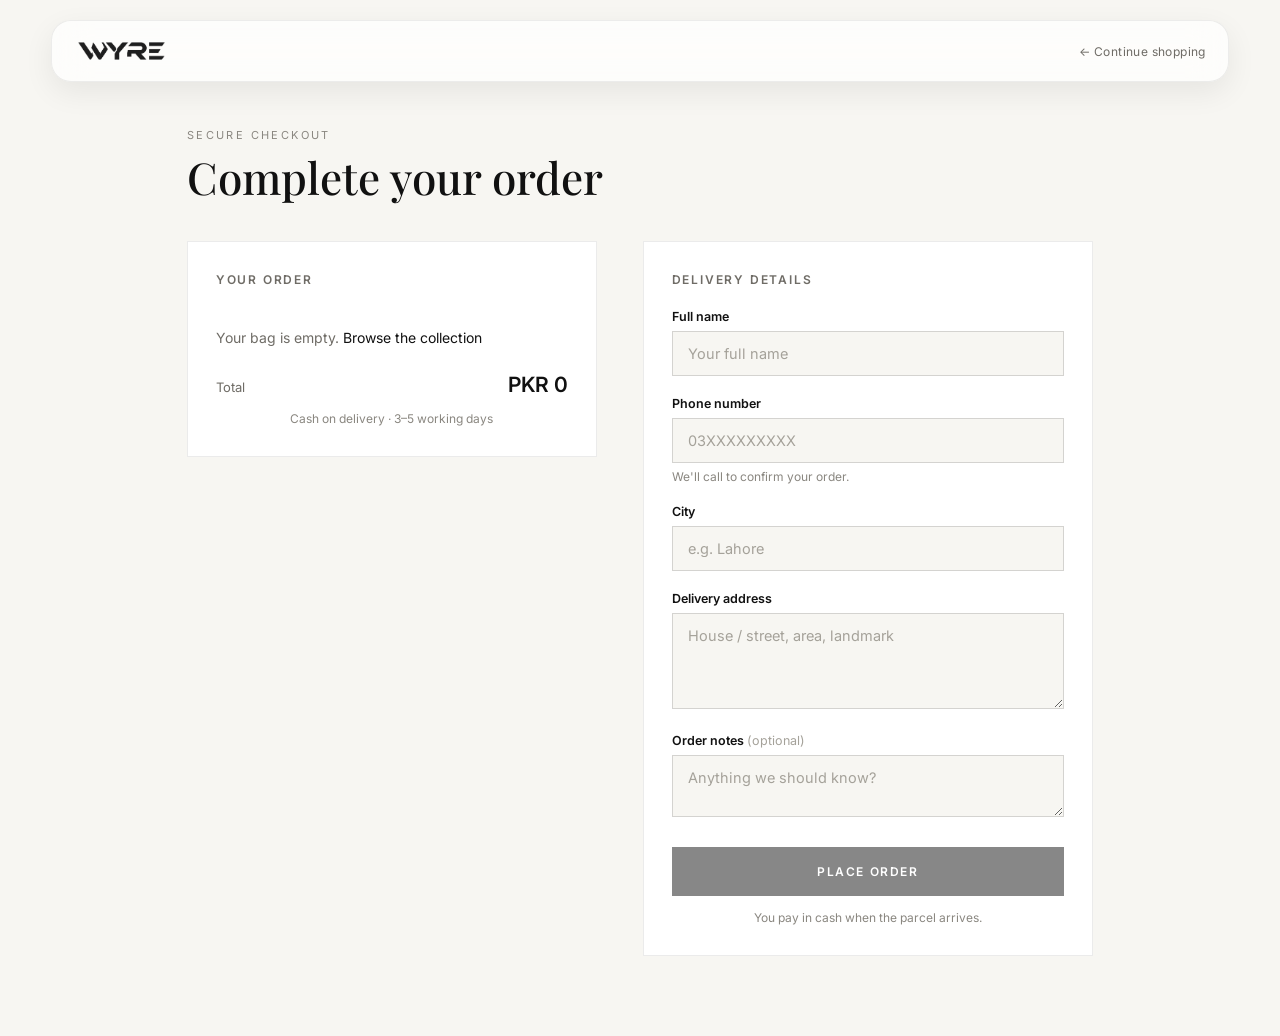
==== commit e2ac7b50: "logo" ====
--- a/checkout.html
+++ b/checkout.html
@@ -25,7 +25,10 @@
 
     <header class="co-bar">
 
-        <a href="index.html" class="co-logo">WYRE</a>
+        <a href="index.html" class="co-logo" aria-label="WYRE — home">
+            <img src="wyre-logo-dark.png" alt="WYRE"
+                width="946" height="197">
+        </a>
 
         <a href="index.html" class="co-back">
             &larr; Continue shopping
@@ -125,6 +128,93 @@
         </div>
 
     </main>
+
+
+
+    <!-- ================= ORDER CONFIRMATION ================= -->
+
+    <div class="thanks" id="thanks" aria-hidden="true">
+
+        <div class="thanks-card" role="dialog" aria-modal="true"
+            aria-labelledby="thanksTitle">
+
+            <svg class="thanks-bag" viewBox="0 0 64 64" fill="none"
+                aria-hidden="true">
+
+                <!-- handle -->
+
+                <path class="bag-handle"
+                    d="M25 30V22.5a7 7 0 0 1 14 0V30"
+                    stroke="currentColor" stroke-width="2.2"
+                    stroke-linecap="round" />
+
+
+                <!-- item jo bag mein girta hai -->
+
+                <g class="bag-item">
+                    <rect x="26" y="3" width="12" height="12" rx="2.8"
+                        fill="#3F6B4A" />
+                </g>
+
+
+                <!-- bag ka front: solid fill, taake item peechay chhup jaye -->
+
+                <path class="bag-body"
+                    d="M13.5 29.5H50.5L48 55.5A4.2 4.2 0 0 1 43.8 59.3H20.2A4.2 4.2 0 0 1 16 55.5Z"
+                    fill="#F7F6F2" stroke="currentColor" stroke-width="2.2"
+                    stroke-linejoin="round" />
+
+            </svg>
+
+            <h2 id="thanksTitle">
+                Thank you, <span id="thanksName">friend</span>
+            </h2>
+
+            <p class="thanks-lede">
+                Your order is with us. We'll call you shortly to confirm
+                the details before it ships.
+            </p>
+
+            <dl class="thanks-meta">
+
+                <div class="thanks-row">
+                    <dt>Order number</dt>
+                    <dd id="thanksId">&mdash;</dd>
+                </div>
+
+                <div class="thanks-row">
+                    <dt>Items</dt>
+                    <dd id="thanksItems">&mdash;</dd>
+                </div>
+
+                <div class="thanks-row">
+                    <dt>Pay on delivery</dt>
+                    <dd id="thanksTotal">&mdash;</dd>
+                </div>
+
+                <div class="thanks-row">
+                    <dt>Delivering to</dt>
+                    <dd id="thanksCity">&mdash;</dd>
+                </div>
+
+            </dl>
+
+            <p class="thanks-note" id="thanksNote">
+                Keep the cash ready when the parcel arrives.
+                Delivery takes 3&ndash;5 working days.
+            </p>
+
+            <div class="thanks-actions">
+
+                <a class="thanks-btn primary" id="thanksHome" href="index.html">
+                    BACK TO HOME
+                </a>
+
+            </div>
+
+        </div>
+
+    </div>
 
 
     <script>
@@ -197,6 +287,56 @@
         const orderTotal = renderSummary();
 
 
+
+        /* Order number: WYRE-YYMMDD-XXXX */
+
+        function makeOrderId() {
+
+            const now = new Date();
+
+            const stamp =
+                String(now.getFullYear()).slice(2) +
+                String(now.getMonth() + 1).padStart(2, "0") +
+                String(now.getDate()).padStart(2, "0");
+
+            const random =
+                Math.random().toString(36).slice(2, 6).toUpperCase();
+
+            return "WYRE-" + stamp + "-" + random;
+        }
+
+
+        const ORDER_ID = makeOrderId();
+
+
+        function showThanks(details) {
+
+            const overlay = document.getElementById("thanks");
+
+            document.getElementById("thanksName").textContent =
+                details.name.split(" ")[0] || "friend";
+
+            document.getElementById("thanksId").textContent =
+                details.orderId;
+
+            document.getElementById("thanksItems").textContent =
+                details.count + (details.count === 1 ? " item" : " items");
+
+            document.getElementById("thanksTotal").textContent =
+                "PKR " + details.total.toLocaleString();
+
+            document.getElementById("thanksCity").textContent =
+                details.city;
+
+            overlay.classList.add("active");
+            overlay.setAttribute("aria-hidden", "false");
+
+            document.body.style.overflow = "hidden";
+
+            document.getElementById("thanksHome").focus();
+        }
+
+
         const fields = {
             name:    { el: coName,    ok: v => v.trim().length >= 3 },
             phone:   { el: coPhone,   ok: v => /^03\d{9}$/.test(v.trim()) },
@@ -238,6 +378,10 @@
             button.textContent = "Sending order...";
             message.textContent = "";
             message.className = "co-message";
+
+            const itemCount = cart.reduce(function (sum, item) {
+                return sum + (Number(item.quantity) || 1);
+            }, 0);
 
             const products = cart.map(function (item) {
                 return item.name + " x" + (item.quantity || 1) +
@@ -258,6 +402,7 @@
                     notes: coNotes.value.trim(),
                     products: products,
                     total: "PKR " + orderTotal.toLocaleString(),
+                    order_id: ORDER_ID,
                     order_date: new Date().toLocaleString()
                 })
             })
@@ -267,9 +412,16 @@
                     throw new Error("failed");
                 }
 
-                message.className = "co-message success";
-                message.textContent =
-                    "Order placed. We'll call you shortly to confirm.";
+                const placed = {
+                    orderId: ORDER_ID,
+                    name: coName.value.trim(),
+                    city: coCity.value.trim(),
+                    count: itemCount,
+                    total: orderTotal
+                };
+
+                message.className = "co-message";
+                message.textContent = "";
 
                 button.textContent = "Order placed ✓";
 
@@ -277,9 +429,7 @@
                 cart = [];
                 renderSummary();
 
-                setTimeout(function () {
-                    window.location.href = "index.html";
-                }, 3500);
+                showThanks(placed);
             })
             .catch(function () {
 
--- a/style.css
+++ b/style.css
@@ -35,47 +35,96 @@
 
 
 /* =========================
-   NAVBAR
+   NAVBAR — floating pill
 ========================= */
 
 .navbar {
     width: 100%;
-    height: 80px;
-    padding: 0 5%;
-    display: flex;
-    align-items: center;
-    position: absolute;
+    padding: 20px 4%;
+    position: fixed;
     top: 0;
     left: 0;
     z-index: 1000;
-    transition: 0.4s ease;
+    transition: padding 0.35s ease;
+}
+
+.nav-shell {
+    position: relative;
+    max-width: 1340px;
+    margin: 0 auto;
+    padding: 0 14px 0 26px;
+    border: 1px solid rgba(17, 17, 17, 0.07);
+    border-radius: 20px;
+    background: rgba(255, 255, 255, 0.6);
+    -webkit-backdrop-filter: blur(18px) saturate(150%);
+    backdrop-filter: blur(18px) saturate(150%);
+    box-shadow: 0 10px 30px rgba(17, 17, 17, 0.07);
+    transition: background 0.35s ease, box-shadow 0.35s ease;
 }
 
 .nav-container {
     width: 100%;
-    display: flex;
+    height: 66px;
+    display: grid;
+    grid-template-columns: 1fr auto 1fr;
     align-items: center;
-    justify-content: space-between;
+    gap: 18px;
+}
+
+.nav-container > .nav-actions {
+    justify-self: end;
 }
 
 .navbar.scrolled {
-    position: fixed;
-    background: rgba(247, 246, 242, 0.94);
-    backdrop-filter: blur(15px);
-    box-shadow: 0 1px 0 rgba(0, 0, 0, 0.08);
-}
+    padding: 10px 4%;
+}
+
+.navbar.scrolled .nav-shell {
+    background: rgba(247, 246, 242, 0.93);
+    box-shadow: 0 14px 34px rgba(17, 17, 17, 0.13);
+}
+
+/* Logo: wordmark image. Height fix hai, width auto — is liye
+   width/height attributes HTML mein diye hain taake load hote
+   waqt layout na hile. */
 
 .logo,
-.footer-logo {
-    font-size: 25px;
-    font-weight: 700;
-    letter-spacing: 5px;
-}
+.footer-logo,
+.co-logo {
+    display: inline-flex;
+    align-items: center;
+}
+
+.logo {
+    flex-shrink: 0;
+}
+
+.logo img {
+    display: block;
+    height: 21px;
+    width: auto;
+}
+
+.footer-logo img {
+    display: block;
+    height: 23px;
+    width: auto;
+}
+
+.co-logo img {
+    display: block;
+    height: 18px;
+    width: auto;
+}
+
+
+/* ---- links ---- */
 
 .nav-links {
     display: flex;
     align-items: center;
-    gap: 38px;
+    gap: 34px;
+    height: 100%;
 }
 
 .nav-links a {
@@ -100,10 +149,231 @@
     width: 100%;
 }
 
+
+/* ---- dropdown trigger ---- */
+
+/* Mega panel ka reference .nav-shell hai, is liye yahan
+   position: relative nahi rakha — warna chhoti screens par
+   panel screen se bahar nikal jata tha. */
+
+.nav-item {
+    align-self: stretch;
+    display: flex;
+    align-items: center;
+}
+
+.nav-trigger {
+    height: 100%;
+    display: inline-flex;
+    align-items: center;
+    gap: 6px;
+    padding: 0;
+    border: none;
+    background: transparent;
+    color: #111;
+    font-size: 13px;
+    font-weight: 500;
+    letter-spacing: 0;
+}
+
+.nav-trigger-label {
+    position: relative;
+}
+
+.nav-trigger-label::after {
+    content: "";
+    width: 0;
+    height: 1px;
+    position: absolute;
+    bottom: -6px;
+    left: 0;
+    background: #111;
+    transition: 0.3s ease;
+}
+
+.nav-item:hover .nav-trigger-label::after,
+.nav-item.open .nav-trigger-label::after {
+    width: 100%;
+}
+
+.nav-caret {
+    transition: transform 0.28s ease;
+}
+
+.nav-item.open .nav-caret {
+    transform: rotate(180deg);
+}
+
+
+/* ---- mega menu ---- */
+
+.mega {
+    position: absolute;
+    top: calc(100% + 12px);
+    left: 50%;
+    width: min(880px, 100%);
+    padding: 26px;
+    display: grid;
+    grid-template-columns: 1.2fr 0.8fr;
+    gap: 26px;
+    border: 1px solid rgba(17, 17, 17, 0.07);
+    border-radius: 22px;
+    background: #fff;
+    box-shadow: 0 26px 60px rgba(17, 17, 17, 0.16);
+    opacity: 0;
+    visibility: hidden;
+    pointer-events: none;
+    transform: translateX(-50%) translateY(-10px);
+    transition: opacity 0.22s ease, transform 0.22s ease,
+        visibility 0.22s ease;
+}
+
+/* invisible bridge so hover survives the gap */
+.mega::before {
+    content: "";
+    position: absolute;
+    top: -14px;
+    left: 0;
+    right: 0;
+    height: 14px;
+}
+
+.nav-item.open .mega {
+    opacity: 1;
+    visibility: visible;
+    pointer-events: auto;
+    transform: translateX(-50%) translateY(0);
+}
+
+.mega a::after {
+    display: none;
+}
+
+.mega-label {
+    font-size: 10px;
+    font-weight: 600;
+    letter-spacing: 1.6px;
+    color: #8a8780;
+    margin-bottom: 18px;
+}
+
+.mega-grid {
+    display: grid;
+    grid-template-columns: 1fr 1fr;
+    gap: 22px 26px;
+}
+
+.mega-item {
+    display: flex;
+    gap: 10px;
+    align-items: flex-start;
+    padding: 4px;
+    margin: -4px;
+    border-radius: 10px;
+    transition: background 0.2s ease;
+}
+
+.mega-item:hover {
+    background: #f7f6f2;
+}
+
+.mega-dot {
+    width: 7px;
+    height: 7px;
+    margin-top: 6px;
+    flex-shrink: 0;
+    border-radius: 50%;
+    background: var(--dot, #111);
+}
+
+.mega-text {
+    display: block;
+}
+
+.mega-text strong {
+    display: block;
+    font-size: 14px;
+    font-weight: 600;
+    margin-bottom: 4px;
+}
+
+.mega-text em {
+    display: block;
+    font-style: normal;
+    font-size: 12.5px;
+    line-height: 1.5;
+    color: #777;
+}
+
+.mega-all {
+    display: inline-block;
+    margin-top: 24px;
+    padding-top: 18px;
+    border-top: 1px solid #EDEBE5;
+    width: 100%;
+    font-size: 12.5px;
+    font-weight: 600;
+}
+
+.mega-all:hover {
+    color: #555;
+}
+
+.mega-feature {
+    position: relative;
+    display: block;
+    min-height: 250px;
+    overflow: hidden;
+    border-radius: 16px;
+    background: #EDEBE5;
+}
+
+.mega-feature img {
+    position: absolute;
+    inset: 0;
+    width: 100%;
+    height: 100%;
+    object-fit: cover;
+    transition: transform 0.6s ease;
+}
+
+.mega-feature:hover img {
+    transform: scale(1.04);
+}
+
+.mega-feature-text {
+    position: absolute;
+    inset: auto 0 0 0;
+    padding: 20px 18px 18px;
+    color: #fff;
+    background: linear-gradient(to top,
+            rgba(17, 17, 17, 0.82),
+            rgba(17, 17, 17, 0));
+}
+
+.mega-feature-text strong {
+    display: block;
+    font-family: "Playfair Display", serif;
+    font-size: 18px;
+    font-weight: 600;
+    margin-bottom: 5px;
+}
+
+.mega-feature-text em {
+    display: block;
+    font-style: normal;
+    font-size: 12px;
+    line-height: 1.5;
+    color: rgba(255, 255, 255, 0.8);
+}
+
+
+/* ---- right side ---- */
+
 .nav-actions {
     display: flex;
     align-items: center;
-    gap: 15px;
+    gap: 12px;
 }
 
 .nav-icon,
@@ -144,6 +414,30 @@
     font-weight: 600;
 }
 
+.nav-cta {
+    display: inline-flex;
+    align-items: center;
+    margin-left: 6px;
+    padding: 12px 22px;
+    border-radius: 999px;
+    background: #111;
+    color: #fff;
+    font-size: 11px;
+    font-weight: 600;
+    letter-spacing: 1px;
+    text-transform: uppercase;
+    white-space: nowrap;
+    transition: 0.3s ease;
+}
+
+.nav-cta:hover {
+    background: #2e2c28;
+}
+
+.nav-cta::after {
+    display: none;
+}
+
 .mobile-menu-btn {
     display: none;
     width: 30px;
@@ -159,61 +453,270 @@
 }
 
 
+/* ---- keyboard focus ---- */
+
+.nav-links a:focus-visible,
+.nav-trigger:focus-visible,
+.nav-cta:focus-visible,
+.mega-item:focus-visible,
+.mega-all:focus-visible,
+.mega-feature:focus-visible {
+    outline: 2px solid #111;
+    outline-offset: 3px;
+    border-radius: 4px;
+}
+
+
+@media (prefers-reduced-motion: reduce) {
+
+    .mega,
+    .nav-caret,
+    .mega-feature img,
+    .navbar,
+    .nav-shell {
+        transition: none;
+    }
+}
+
+
+@media (max-width: 1150px) {
+
+    .nav-cta {
+        display: none;
+    }
+}
+
+
 /* =========================
-   SEARCH
+   SEARCH — ANCHORED DROPDOWN
+   Panel opens from the search icon itself
 ========================= */
 
+.nav-search {
+    position: relative;
+    display: flex;
+    align-items: center;
+}
+
+.search-trigger[aria-expanded="true"] {
+    opacity: 0.55;
+}
+
 .search-overlay {
-    position: fixed;
-    inset: 0;
-    background: rgba(247, 246, 242, 0.97);
-    z-index: 2000;
-    display: flex;
-    align-items: center;
-    justify-content: center;
+    position: absolute;
+    top: calc(100% + 30px);
+    right: -6px;
+    width: min(400px, calc(100vw - 28px));
+    background: #F7F6F2;
+    border: 1px solid rgba(0, 0, 0, 0.10);
+    box-shadow: 0 20px 46px rgba(0, 0, 0, 0.13);
+    padding: 16px 18px 10px;
+    z-index: 1400;
+
     opacity: 0;
     visibility: hidden;
-    transition: 0.3s ease;
+    transform: translateY(-10px);
+    transform-origin: top right;
+    transition: transform 0.30s cubic-bezier(.2, .7, .2, 1),
+                opacity 0.20s ease,
+                visibility 0.20s ease;
 }
 
 .search-overlay.active {
     opacity: 1;
     visibility: visible;
+    transform: translateY(0);
+}
+
+/* small notch so the panel reads as attached to the icon */
+.search-overlay::before {
+    content: "";
+    position: absolute;
+    top: -6px;
+    right: 16px;
+    width: 11px;
+    height: 11px;
+    background: #F7F6F2;
+    border-left: 1px solid rgba(0, 0, 0, 0.10);
+    border-top: 1px solid rgba(0, 0, 0, 0.10);
+    transform: rotate(45deg);
 }
 
 .search-box {
-    width: min(700px, 85%);
+    width: 100%;
+    max-width: none;
+    margin: 0;
+    padding: 0;
+    border: none;
+    display: block;
+    position: static;
+}
+
+.search-field {
+    display: flex;
+    align-items: center;
+    gap: 10px;
     border-bottom: 1px solid #111;
-    display: flex;
-    flex-direction: column;
-    position: relative;
-    padding-bottom: 5px;
-}
-
-.search-box p {
-    font-size: 10px;
-    font-weight: 600;
-    letter-spacing: 2px;
-    margin-bottom: 12px;
+    padding-bottom: 6px;
 }
 
 .search-box input {
-    width: 100%;
-    padding: 15px 0;
+    flex: 1;
+    width: auto;
+    padding: 6px 0;
     border: none;
     outline: none;
     background: transparent;
-    font-size: 25px;
+    font-size: 16px;
+    color: #111;
+}
+
+.search-box input::placeholder {
+    color: rgba(17, 17, 17, 0.42);
 }
 
 .search-close {
-    position: fixed;
-    right: 5%;
-    top: 30px;
+    position: static;
+    transform: none;
     border: none;
     background: none;
-    font-size: 35px;
+    font-size: 24px;
     font-weight: 300;
+    line-height: 1;
+    color: rgba(17, 17, 17, 0.5);
+    padding: 0 2px;
+}
+
+.search-close:hover {
+    color: #111;
+}
+
+.search-status {
+    margin: 10px 2px 8px;
+    font-size: 10px;
+    font-weight: 500;
+    letter-spacing: 1.4px;
+    color: #777;
+}
+
+.search-results {
+    max-height: 46vh;
+    overflow-y: auto;
+    margin-top: 6px;
+}
+
+.search-hit {
+    display: flex;
+    align-items: center;
+    gap: 12px;
+    width: 100%;
+    padding: 9px 4px;
+    border: none;
+    border-bottom: 1px solid rgba(0, 0, 0, 0.07);
+    background: none;
+    text-align: left;
+    color: inherit;
+}
+
+.search-hit:last-child {
+    border-bottom: none;
+}
+
+.search-hit:hover,
+.search-hit.active {
+    background: rgba(17, 17, 17, 0.05);
+}
+
+.search-hit img {
+    width: 44px;
+    height: 56px;
+    object-fit: cover;
+    flex: none;
+    background: rgba(17, 17, 17, 0.06);
+}
+
+.search-hit-text {
+    display: flex;
+    flex-direction: column;
+    gap: 2px;
+    min-width: 0;
+}
+
+.search-hit-text b {
+    font-size: 13px;
+    font-weight: 500;
+    white-space: nowrap;
+    overflow: hidden;
+    text-overflow: ellipsis;
+}
+
+.search-hit-text span {
+    font-size: 11px;
+    letter-spacing: 0.6px;
+    color: #777;
+}
+
+.search-hit strong {
+    margin-left: auto;
+    font-size: 12px;
+    font-weight: 600;
+    white-space: nowrap;
+}
+
+.search-empty {
+    padding: 12px 4px 16px;
+    font-size: 13px;
+    line-height: 1.6;
+    color: #777;
+}
+
+.search-empty button {
+    border: none;
+    background: none;
+    padding: 0;
+    font-size: 13px;
+    color: #111;
+    text-decoration: underline;
+}
+
+@media (max-width: 700px) {
+
+    /* Mobile par panel navbar ke neeche poori chaurai mein khulta hai,
+       icon ke right edge se nahi — warna woh screen se bahar chala jata tha */
+
+    .nav-search {
+        position: static;
+    }
+
+    .search-overlay {
+        top: calc(100% + 22px);
+        left: 0;
+        right: 0;
+        width: auto;
+        max-width: none;
+        padding: 16px 18px 10px;
+        transform-origin: top center;
+    }
+
+    .search-overlay::before {
+        display: none;
+    }
+
+    .search-box input {
+        font-size: 15px;
+    }
+
+    .search-results {
+        max-height: 56vh;
+    }
+}
+
+@media (prefers-reduced-motion: reduce) {
+
+    .search-overlay {
+        transform: none;
+        transition: opacity 0.01s linear, visibility 0.01s linear;
+    }
 }
 
 
@@ -762,7 +1265,7 @@
 }
 
 .footer-logo {
-    display: inline-block;
+    display: inline-flex;
     margin-bottom: 15px;
 }
 
@@ -866,8 +1369,24 @@
 @media (max-width: 700px) {
 
     .navbar {
-        height: 70px;
-        padding: 0 6%;
+        padding: 12px 4%;
+    }
+
+    .nav-shell {
+        padding: 0 10px 0 18px;
+    }
+
+    .nav-container {
+        height: 58px;
+        grid-template-columns: 1fr auto;
+    }
+
+    .logo img {
+        height: 17px;
+    }
+
+    .co-logo img {
+        height: 16px;
     }
 
     .nav-links {
@@ -968,10 +1487,12 @@
 
 @media (max-width: 450px) {
 
-    .logo,
-    .footer-logo {
-        font-size: 21px;
-        letter-spacing: 4px;
+    .logo img {
+        height: 15px;
+    }
+
+    .footer-logo img {
+        height: 20px;
     }
 
     .nav-actions {
@@ -1329,31 +1850,96 @@
 
 @media (max-width: 700px) {
 
+    /* Drawer pill ke neeche khulta hai, usi rounded look ke sath */
+
     .nav-links.active {
-        display: flex;
-        flex-direction: column;
-        align-items: flex-start;
-        gap: 0;
-        position: fixed;
-        top: 70px;
+        display: block;
+        position: absolute;
+        top: calc(100% + 10px);
         left: 0;
         right: 0;
-        background: #F7F6F2;
-        padding: 10px 6% 26px;
-        border-top: 1px solid rgba(0, 0, 0, 0.08);
-        box-shadow: 0 18px 40px rgba(0, 0, 0, 0.10);
+        height: auto;
+        max-height: calc(100vh - 110px);
+        overflow-y: auto;
+        padding: 8px 20px 20px;
+        border: 1px solid rgba(17, 17, 17, 0.07);
+        border-radius: 20px;
+        background: #fff;
+        box-shadow: 0 22px 50px rgba(17, 17, 17, 0.16);
         z-index: 998;
         animation: wyreDrawer 0.25s ease;
     }
 
-    .nav-links.active a {
+    .nav-links.active > a {
+        display: block;
         width: 100%;
         padding: 15px 0;
         font-size: 15px;
         border-bottom: 1px solid rgba(0, 0, 0, 0.06);
     }
 
-    .nav-links.active a::after {
+    .nav-links.active > a::after {
+        display: none;
+    }
+
+    /* Shop accordion */
+
+    .nav-links.active .nav-item {
+        display: block;
+        align-self: auto;
+        border-bottom: 1px solid rgba(0, 0, 0, 0.06);
+    }
+
+    .nav-links.active .nav-trigger {
+        width: 100%;
+        height: auto;
+        padding: 15px 0;
+        font-size: 15px;
+        justify-content: space-between;
+    }
+
+    .nav-links.active .nav-trigger-label::after {
+        display: none;
+    }
+
+    .nav-links.active .mega {
+        position: static;
+        width: 100%;
+        display: none;
+        padding: 0 0 18px;
+        border: none;
+        border-radius: 0;
+        box-shadow: none;
+        background: transparent;
+        opacity: 1;
+        visibility: visible;
+        pointer-events: auto;
+        transform: none;
+    }
+
+    .nav-links.active .nav-item.open .mega {
+        display: block;
+    }
+
+    .nav-links.active .mega::before {
+        display: none;
+    }
+
+    .nav-links.active .mega-label {
+        margin-bottom: 14px;
+    }
+
+    .nav-links.active .mega-grid {
+        grid-template-columns: 1fr;
+        gap: 18px;
+    }
+
+    .nav-links.active .mega-all {
+        margin-top: 18px;
+        padding-top: 14px;
+    }
+
+    .nav-links.active .mega-feature {
         display: none;
     }
 
@@ -2105,70 +2691,6 @@
 }
 
 /* =========================
-   SEARCH — TOP PANEL
-========================= */
-
-.search-overlay {
-    position: fixed;
-    top: 0;
-    left: 0;
-    right: 0;
-    bottom: auto;
-    inset: auto;
-    background: #F7F6F2;
-    border-bottom: 1px solid rgba(0, 0, 0, 0.10);
-    box-shadow: 0 14px 34px rgba(0, 0, 0, 0.08);
-    display: block;
-    padding: 86px 6% 26px;
-    transform: translateY(-100%);
-    transition: transform 0.32s cubic-bezier(.2, .7, .2, 1),
-                opacity 0.2s ease,
-                visibility 0.2s ease;
-}
-
-.search-overlay.active {
-    transform: translateY(0);
-}
-
-.search-box {
-    width: 100%;
-    max-width: 720px;
-    margin: 0 auto;
-    padding-bottom: 6px;
-}
-
-.search-box p {
-    margin-bottom: 6px;
-}
-
-.search-box input {
-    font-size: 22px;
-    padding: 6px 40px 10px 0;
-}
-
-.search-close {
-    top: 50%;
-    transform: translateY(-50%);
-    right: 0;
-}
-
-#searchStatus {
-    margin-top: 12px !important;
-}
-
-@media (max-width: 700px) {
-
-    .search-overlay {
-        padding: 76px 5% 20px;
-    }
-
-    .search-box input {
-        font-size: 18px;
-    }
-}
-
-
-/* =========================
    WISHLIST
 ========================= */
 
@@ -2402,22 +2924,41 @@
     background: #F7F6F2;
 }
 
+/* Checkout / product bar — index wale pill navbar jaisa */
+
 .co-bar {
     display: flex;
     align-items: center;
     justify-content: space-between;
-    padding: 22px 6%;
-    border-bottom: 1px solid rgba(0, 0, 0, 0.08);
-    background: #F7F6F2;
+    gap: 16px;
+    width: 92%;
+    max-width: 1340px;
+    margin: 20px auto 0;
+    padding: 0 22px 0 26px;
+    height: 62px;
     position: sticky;
-    top: 0;
+    top: 20px;
     z-index: 10;
+    border: 1px solid rgba(17, 17, 17, 0.07);
+    border-radius: 20px;
+    background: rgba(255, 255, 255, 0.72);
+    -webkit-backdrop-filter: blur(18px) saturate(150%);
+    backdrop-filter: blur(18px) saturate(150%);
+    box-shadow: 0 10px 30px rgba(17, 17, 17, 0.07);
+}
+
+@media (max-width: 700px) {
+
+    .co-bar {
+        width: 92%;
+        margin: 12px auto 0;
+        top: 12px;
+        height: 56px;
+        padding: 0 16px 0 18px;
+    }
 }
 
 .co-logo {
-    font-size: 19px;
-    font-weight: 700;
-    letter-spacing: 5px;
     color: #111;
     text-decoration: none;
 }
@@ -2890,4 +3431,246 @@
     .hero-image {
         object-position: 82% center;
     }
+}
+
+/* =========================
+   ORDER CONFIRMATION
+========================= */
+
+.thanks {
+    position: fixed;
+    inset: 0;
+    z-index: 3000;
+    display: grid;
+    place-items: center;
+    padding: 24px;
+    background: rgba(17, 17, 17, 0.55);
+    opacity: 0;
+    visibility: hidden;
+    transition: opacity 0.28s ease, visibility 0.28s ease;
+}
+
+.thanks.active {
+    opacity: 1;
+    visibility: visible;
+}
+
+.thanks-card {
+    width: min(460px, 100%);
+    background: #F7F6F2;
+    border: 1px solid rgba(0, 0, 0, 0.08);
+    padding: 44px 36px 30px;
+    text-align: center;
+    transform: translateY(16px);
+    transition: transform 0.34s cubic-bezier(.2, .7, .2, 1);
+}
+
+.thanks.active .thanks-card {
+    transform: translateY(0);
+}
+
+.thanks-bag {
+    width: 62px;
+    height: 62px;
+    color: #111;
+    margin-bottom: 20px;
+    overflow: visible;
+    transform-origin: 50% 92%;
+}
+
+.thanks-bag .bag-body {
+    stroke-dasharray: 145;
+    stroke-dashoffset: 145;
+}
+
+.thanks-bag .bag-handle {
+    stroke-dasharray: 44;
+    stroke-dashoffset: 44;
+}
+
+.thanks-bag .bag-item {
+    opacity: 0;
+}
+
+/* Pehle bag bane, phir handle, phir item andar gire,
+   aur aakhir mein bag halka sa settle ho jaye. */
+
+.thanks.active .thanks-bag .bag-body {
+    animation: bagDraw 0.5s ease forwards;
+}
+
+.thanks.active .thanks-bag .bag-handle {
+    animation: bagDraw 0.4s ease 0.34s forwards;
+}
+
+.thanks.active .thanks-bag .bag-item {
+    animation: bagItemDrop 0.72s 0.6s forwards;
+}
+
+.thanks.active .thanks-bag {
+    animation: bagSettle 0.45s ease 1.26s;
+}
+
+@keyframes bagDraw {
+    to {
+        stroke-dashoffset: 0;
+    }
+}
+
+@keyframes bagItemDrop {
+
+    0% {
+        opacity: 0;
+        transform: translateY(-9px);
+        animation-timing-function: ease-out;
+    }
+
+    32% {
+        opacity: 1;
+        transform: translateY(0);
+        animation-timing-function: cubic-bezier(.5, 0, .9, .3);
+    }
+
+    100% {
+        opacity: 1;
+        transform: translateY(29px);
+    }
+}
+
+@keyframes bagSettle {
+
+    0%,
+    100% {
+        transform: scale(1, 1);
+    }
+
+    30% {
+        transform: scale(1.05, 0.94);
+    }
+
+    65% {
+        transform: scale(0.98, 1.02);
+    }
+}
+
+.thanks-card h2 {
+    font-family: "Playfair Display", serif;
+    font-size: 30px;
+    font-weight: 600;
+    line-height: 1.2;
+    margin-bottom: 10px;
+}
+
+.thanks-lede {
+    max-width: 32ch;
+    margin: 0 auto 26px;
+    font-size: 14px;
+    line-height: 1.65;
+    color: #555;
+}
+
+.thanks-meta {
+    border-top: 1px solid rgba(0, 0, 0, 0.12);
+    margin-bottom: 16px;
+    text-align: left;
+}
+
+.thanks-row {
+    display: flex;
+    justify-content: space-between;
+    align-items: baseline;
+    gap: 14px;
+    padding: 11px 2px;
+    border-bottom: 1px solid rgba(0, 0, 0, 0.12);
+}
+
+.thanks-row dt {
+    font-size: 10px;
+    font-weight: 600;
+    letter-spacing: 1.4px;
+    color: #777;
+}
+
+.thanks-row dd {
+    font-size: 14px;
+    font-weight: 500;
+    text-align: right;
+}
+
+.thanks-note {
+    font-size: 12px;
+    line-height: 1.6;
+    color: #777;
+    margin-bottom: 24px;
+}
+
+.thanks-actions {
+    display: flex;
+    gap: 10px;
+}
+
+.thanks-btn {
+    flex: 1;
+    padding: 14px 14px;
+    font-size: 12px;
+    font-weight: 600;
+    letter-spacing: 1.2px;
+    text-align: center;
+    border: 1px solid #111;
+    background: none;
+    color: #111;
+    transition: 0.25s ease;
+}
+
+.thanks-btn.primary {
+    background: #111;
+    color: #F7F6F2;
+}
+
+.thanks-btn:hover {
+    opacity: 0.82;
+}
+
+@media (max-width: 520px) {
+
+    .thanks-card {
+        padding: 36px 22px 24px;
+    }
+
+    .thanks-card h2 {
+        font-size: 25px;
+    }
+
+    .thanks-actions {
+        flex-direction: column;
+    }
+}
+
+@media (prefers-reduced-motion: reduce) {
+
+    .thanks,
+    .thanks-card {
+        transition: none;
+    }
+
+    .thanks-card {
+        transform: none;
+    }
+
+    .thanks.active .thanks-bag,
+    .thanks.active .thanks-bag .bag-body,
+    .thanks.active .thanks-bag .bag-handle,
+    .thanks.active .thanks-bag .bag-item {
+        animation: none;
+    }
+
+    .thanks.active .thanks-bag .bag-body,
+    .thanks.active .thanks-bag .bag-handle {
+        stroke-dashoffset: 0;
+    }
+
+    .thanks.active .thanks-bag .bag-item {
+        opacity: 1;
+        transform: translateY(29px);
+    }
 }
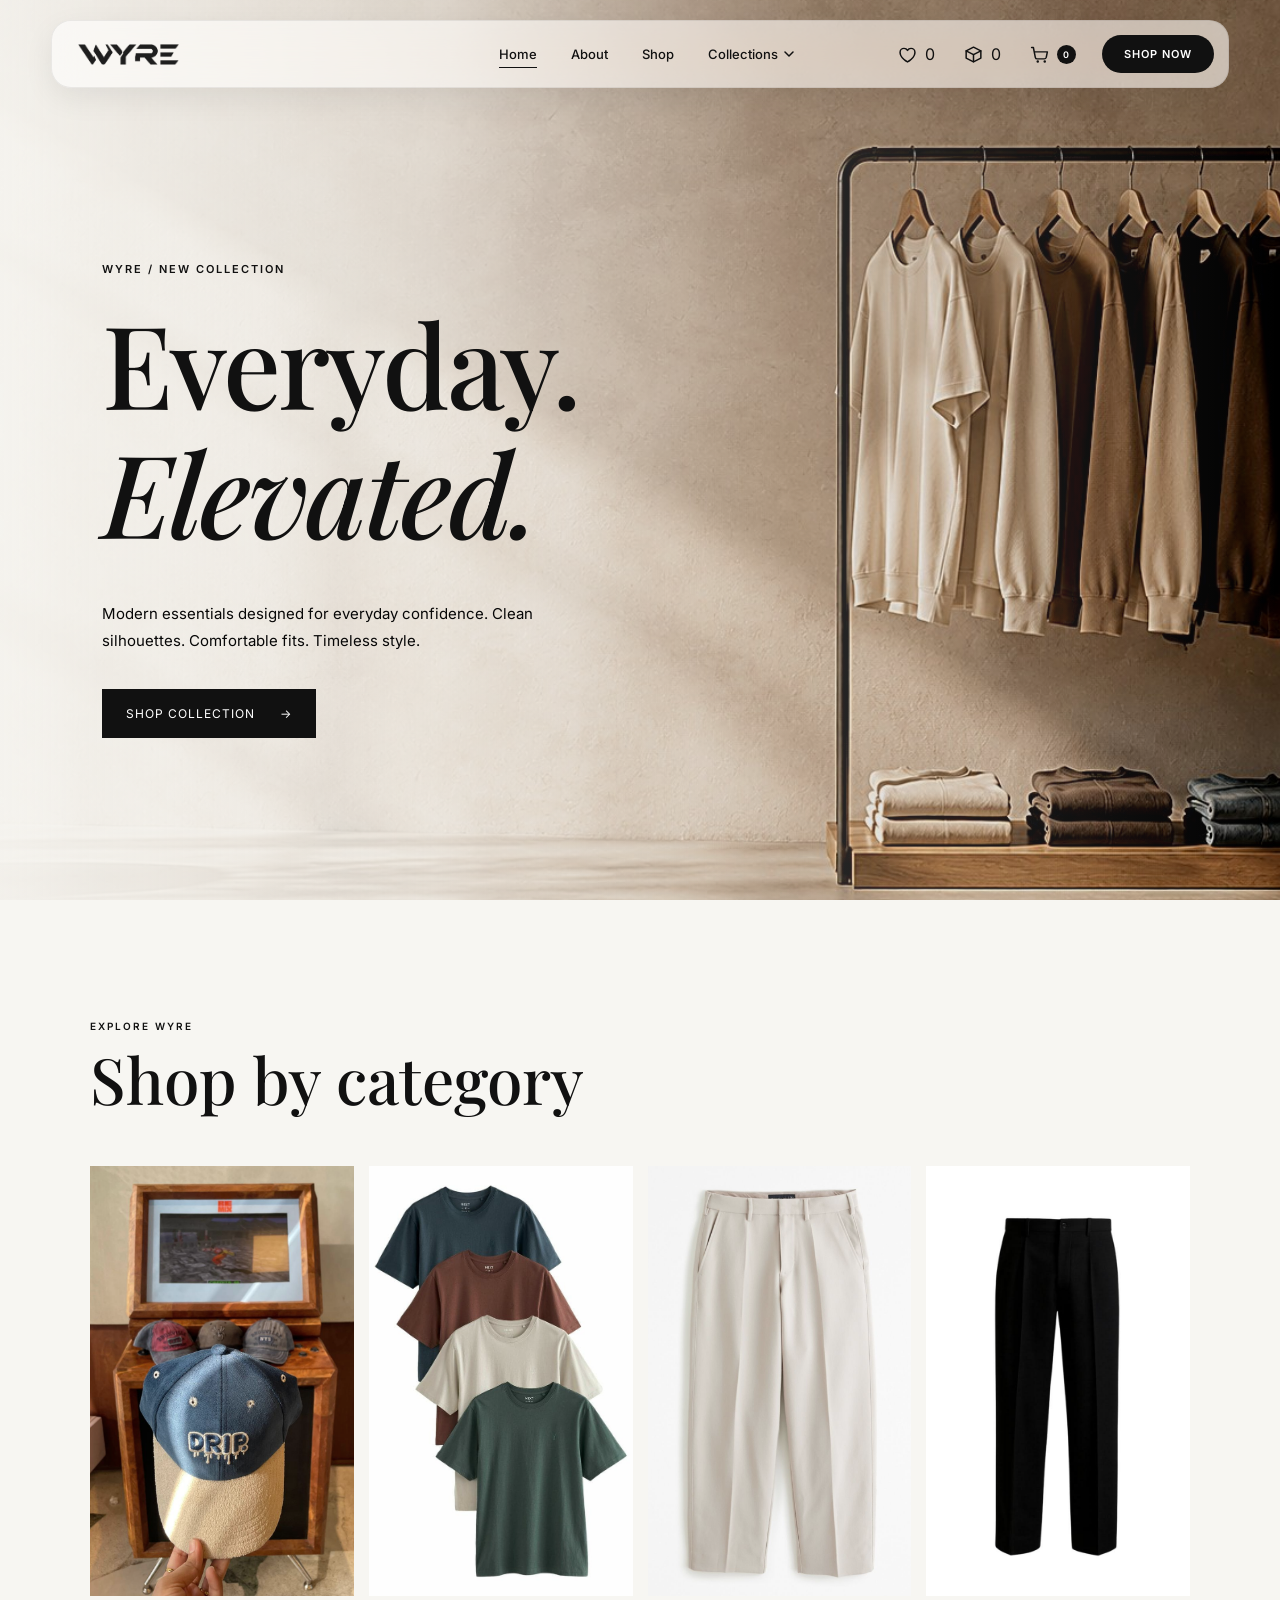
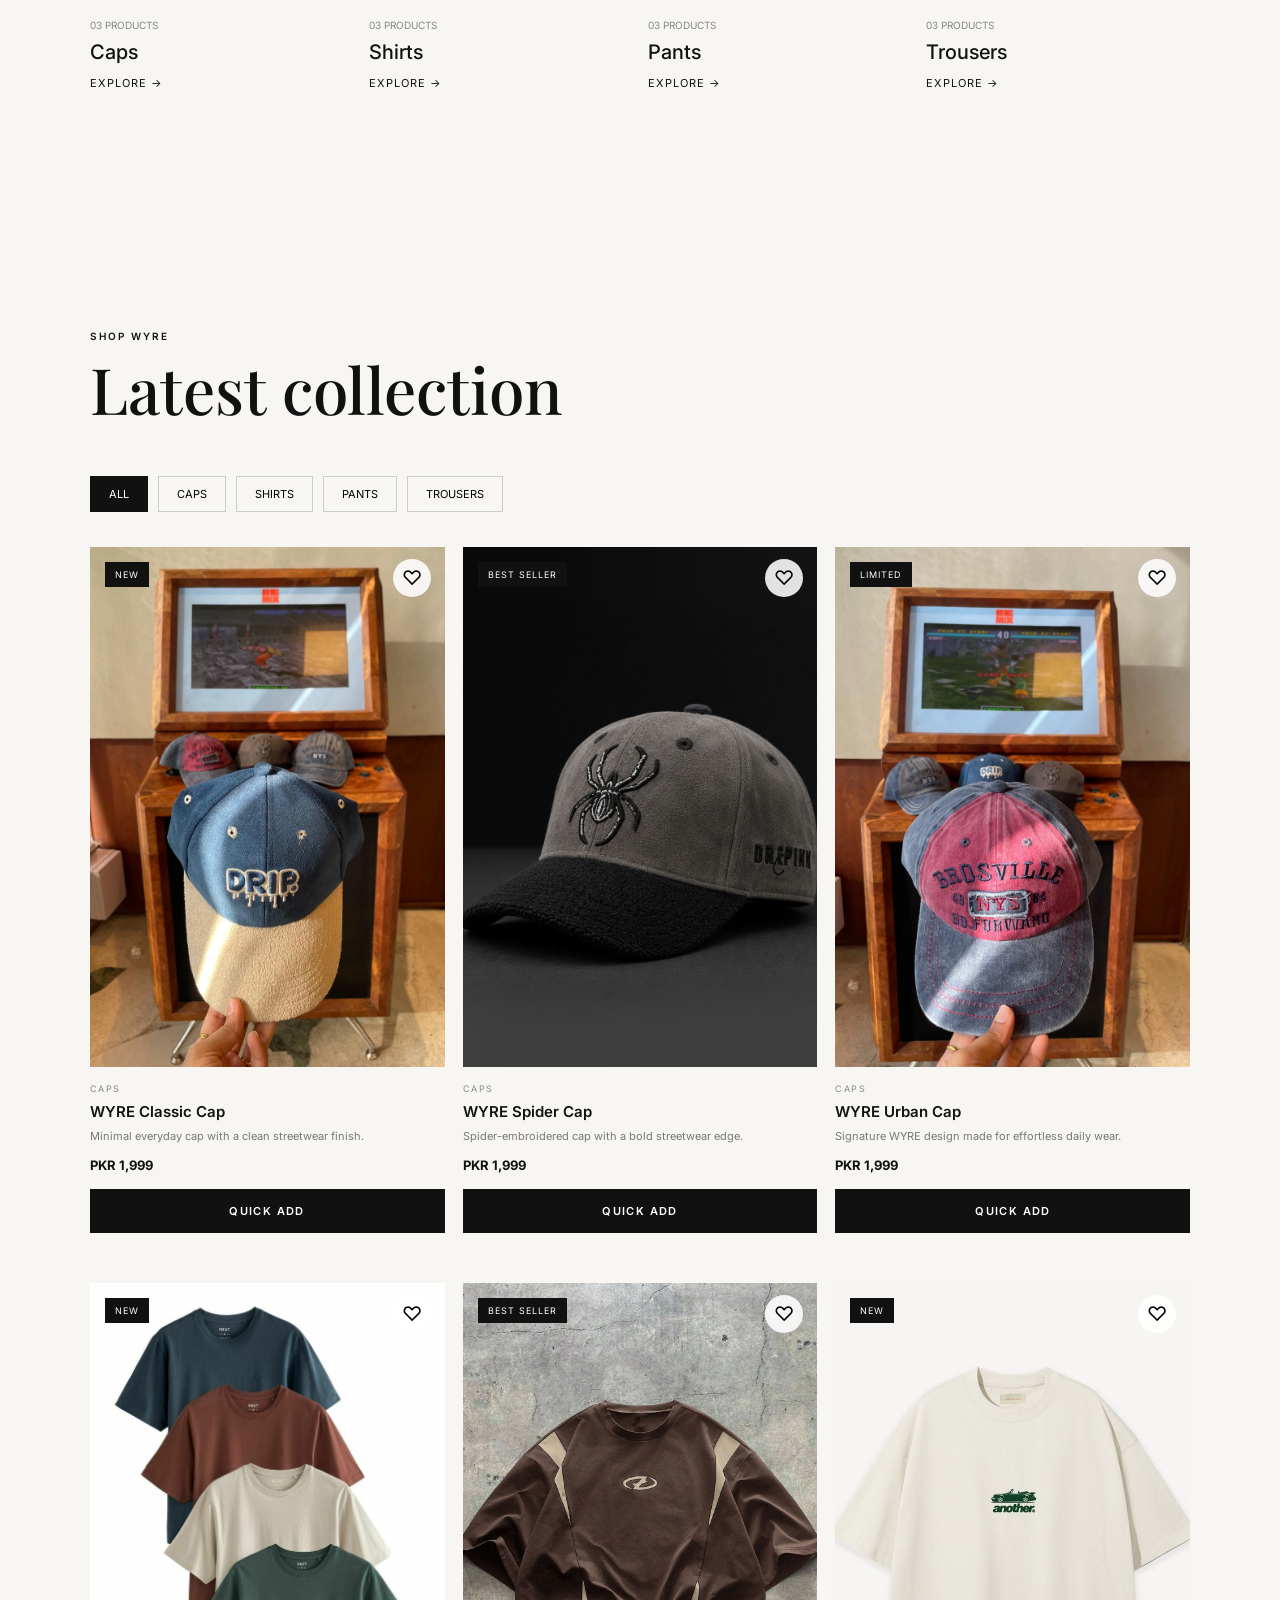
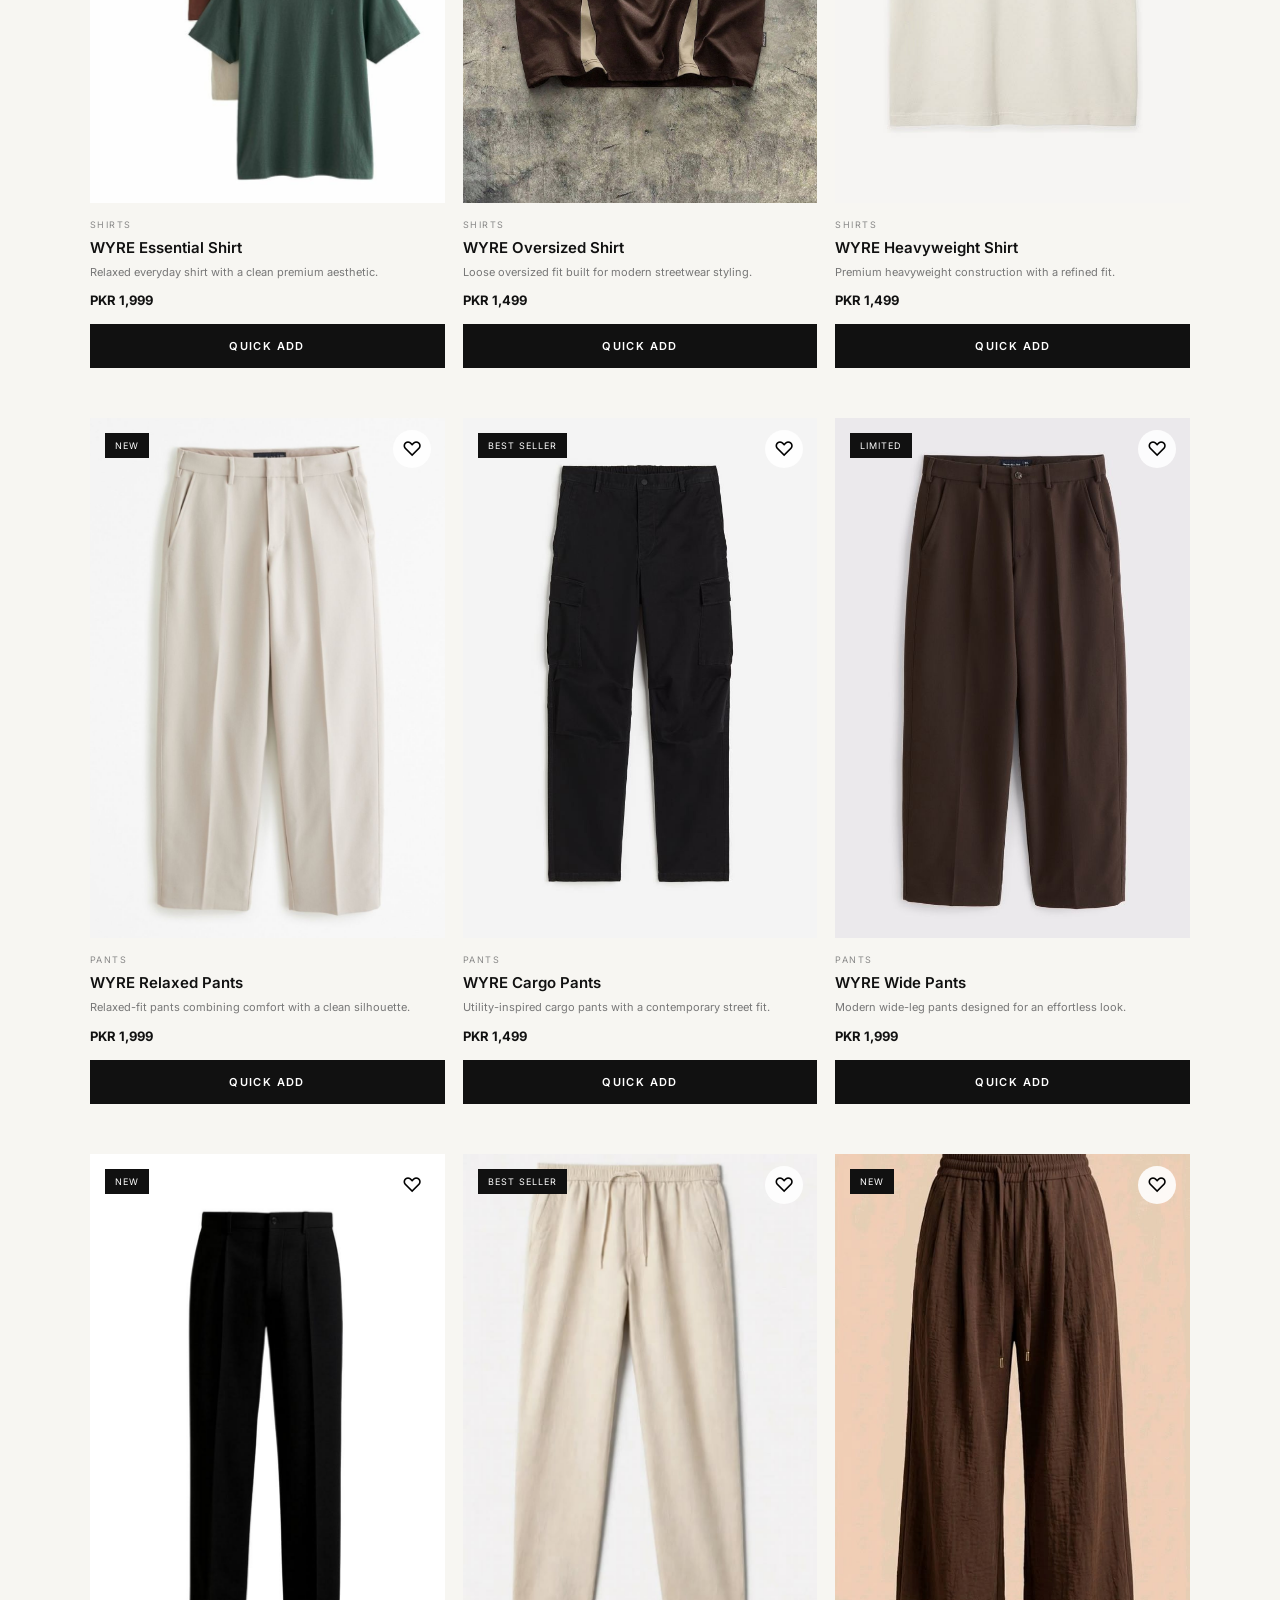
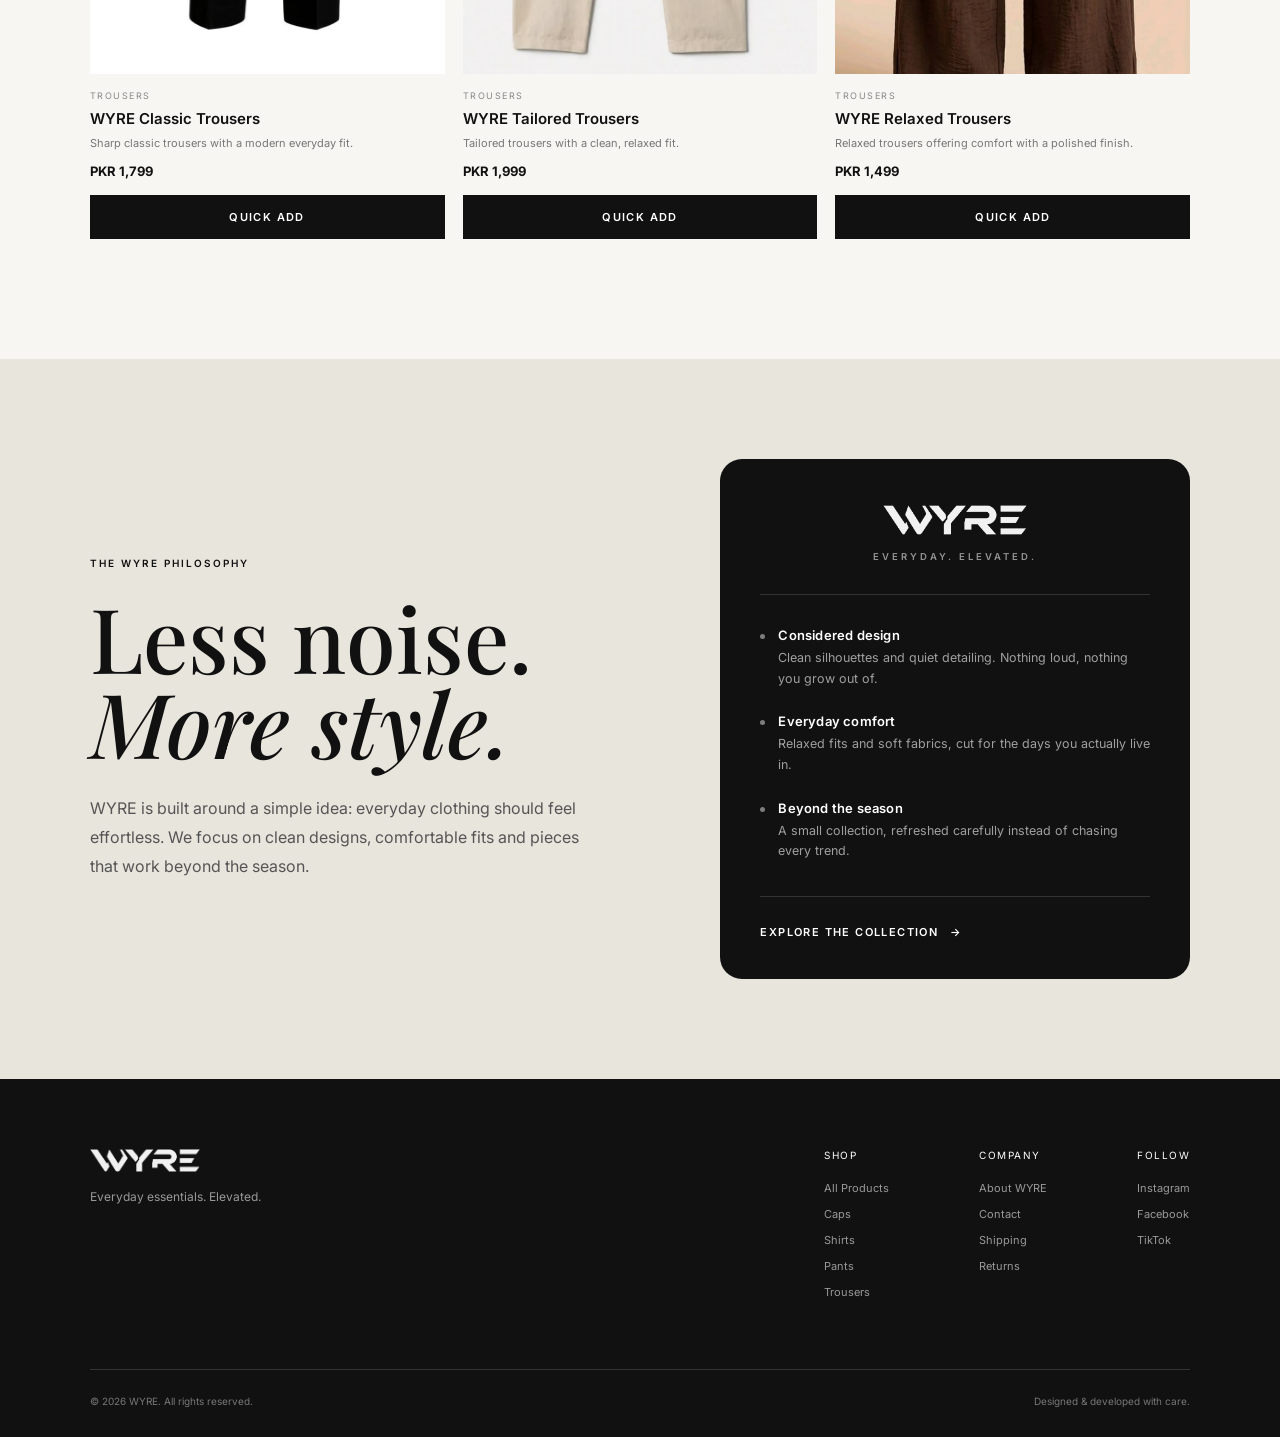
==== commit bf8b1d3d: "updated" ====
--- a/checkout.html
+++ b/checkout.html
@@ -5,11 +5,12 @@
     <meta charset="UTF-8">
     <meta name="viewport" content="width=device-width, initial-scale=1.0">
 
-    <title>Checkout — WYRE</title>
+    <title>WYRE — Everyday. Elevated.</title>
 
     <meta name="description"
-        content="Complete your WYRE order. Cash on delivery across Pakistan.">
-
+        content="WYRE — modern essentials designed for everyday wear. Explore our collection of caps, shirts, pants and trousers.">
+
+    <!-- Google Fonts -->
     <link rel="preconnect" href="https://fonts.googleapis.com">
     <link rel="preconnect" href="https://fonts.gstatic.com" crossorigin>
 
@@ -17,432 +18,1617 @@
         href="https://fonts.googleapis.com/css2?family=Inter:wght@400;500;600;700&family=Playfair+Display:wght@500;600;700&display=swap"
         rel="stylesheet">
 
+    <!-- CSS -->
     <link rel="stylesheet" href="style.css">
 </head>
 
 
-<body class="checkout-page">
-
-    <header class="co-bar">
-
-        <a href="index.html" class="co-logo" aria-label="WYRE — home">
-            <img src="wyre-logo-dark.png" alt="WYRE"
-                width="946" height="197">
-        </a>
-
-        <a href="index.html" class="co-back">
-            &larr; Continue shopping
-        </a>
+<body>
+
+
+    <!-- ================= NAVBAR ================= -->
+
+    <header class="navbar">
+
+        <div class="nav-shell">
+
+            <div class="nav-container">
+
+                <!-- Logo -->
+                <a href="#home" class="logo" aria-label="WYRE — home">
+                    <img src="wyre-logo-dark.png" alt="WYRE"
+                        width="946" height="197">
+                </a>
+
+
+                <!-- Desktop Navigation -->
+
+                <nav class="nav-links" id="navLinks">
+
+                    <a href="#home" class="nav-link active">
+                        Home
+                    </a>
+
+                    <a href="#about" class="nav-link">
+                        About
+                    </a>
+
+
+                    <a href="#shop" class="nav-link">
+                        Shop
+                    </a>
+
+
+                    <!-- Collections: mega menu -->
+
+                    <div class="nav-item" data-nav-item>
+
+                        <button type="button" class="nav-link nav-trigger"
+                            aria-expanded="false" aria-controls="megaCollections"
+                            data-nav-target="#collections">
+
+                            <span class="nav-trigger-label">Collections</span>
+
+                            <svg class="nav-caret" width="10" height="6"
+                                viewBox="0 0 10 6" fill="none"
+                                aria-hidden="true">
+                                <path d="M1 1L5 5L9 1" stroke="currentColor"
+                                    stroke-width="1.5" stroke-linecap="round"
+                                    stroke-linejoin="round" />
+                            </svg>
+
+                        </button>
+
+
+                        <div class="mega" id="megaCollections">
+
+                            <div class="mega-main">
+
+                                <p class="mega-label">
+                                    SHOP BY CATEGORY
+                                </p>
+
+                                <div class="mega-grid">
+
+                                    <a href="#shop" class="mega-item"
+                                        data-nav-filter="caps">
+
+                                        <span class="mega-dot"
+                                            style="--dot:#2e2c28"></span>
+
+                                        <span class="mega-text">
+                                            <strong>Caps</strong>
+                                            <em>Structured fits, clean logos,
+                                                built for daily wear.</em>
+                                        </span>
+
+                                    </a>
+
+                                    <a href="#shop" class="mega-item"
+                                        data-nav-filter="shirts">
+
+                                        <span class="mega-dot"
+                                            style="--dot:#3f4a63"></span>
+
+                                        <span class="mega-text">
+                                            <strong>Shirts</strong>
+                                            <em>Soft cottons that work on their
+                                                own or layered.</em>
+                                        </span>
+
+                                    </a>
+
+                                    <a href="#shop" class="mega-item"
+                                        data-nav-filter="pants">
+
+                                        <span class="mega-dot"
+                                            style="--dot:#7d6a55"></span>
+
+                                        <span class="mega-text">
+                                            <strong>Pants</strong>
+                                            <em>Relaxed through the leg, tidy at
+                                                the hem.</em>
+                                        </span>
+
+                                    </a>
+
+                                    <a href="#shop" class="mega-item"
+                                        data-nav-filter="trousers">
+
+                                        <span class="mega-dot"
+                                            style="--dot:#55645c"></span>
+
+                                        <span class="mega-text">
+                                            <strong>Trousers</strong>
+                                            <em>Sharper cuts for days you want to
+                                                dress it up.</em>
+                                        </span>
+
+                                    </a>
+
+                                </div>
+
+                                <a href="#shop" class="mega-all"
+                                    data-nav-filter="all">
+                                    View all products
+                                </a>
+
+                            </div>
+
+
+                            <a href="#shop" class="mega-feature"
+                                data-nav-filter="all">
+
+                                <img src="cap-1.jpg"
+                                    alt="WYRE new collection">
+
+                                <span class="mega-feature-text">
+                                    <strong>Everyday. Elevated.</strong>
+                                    <em>Modern essentials in one small,
+                                        careful collection.</em>
+                                </span>
+
+                            </a>
+
+                        </div>
+
+                    </div>
+
+
+                </nav>
+
+
+                <!-- Right Navigation -->
+
+                <div class="nav-actions">
+
+                    <!-- Wishlist -->
+
+                    <button class="cart-button wishlist-open" id="wishlistOpen"
+                        aria-label="Open wishlist">
+
+                        <svg width="21" height="21" viewBox="0 0 24 24"
+                            fill="none"
+                            xmlns="http://www.w3.org/2000/svg">
+
+                            <path d="M12 20.5C12 20.5 3.5 15.5 3.5 9.6C3.5 7 5.5 5 8 5C9.7 5 11.2 6 12 7.4C12.8 6 14.3 5 16 5C18.5 5 20.5 7 20.5 9.6C20.5 15.5 12 20.5 12 20.5Z"
+                                stroke="currentColor"
+                                stroke-width="1.7"
+                                stroke-linecap="round"
+                                stroke-linejoin="round" />
+
+                        </svg>
+
+                        <span id="wishlistCount">
+                            0
+                        </span>
+
+                    </button>
+
+
+                    <!-- My Orders -->
+
+                    <button class="cart-button orders-open" id="ordersOpen"
+                        aria-label="Open my orders">
+
+                        <svg width="21" height="21" viewBox="0 0 24 24"
+                            fill="none"
+                            xmlns="http://www.w3.org/2000/svg">
+
+                            <path d="M3.6 7.9L12 3.6L20.4 7.9V16.1L12 20.4L3.6 16.1V7.9Z"
+                                stroke="currentColor"
+                                stroke-width="1.7"
+                                stroke-linecap="round"
+                                stroke-linejoin="round" />
+
+                            <path d="M3.6 7.9L12 12.2L20.4 7.9"
+                                stroke="currentColor"
+                                stroke-width="1.7"
+                                stroke-linecap="round"
+                                stroke-linejoin="round" />
+
+                            <path d="M12 12.2V20.4"
+                                stroke="currentColor"
+                                stroke-width="1.7"
+                                stroke-linecap="round"
+                                stroke-linejoin="round" />
+
+                        </svg>
+
+                        <span id="ordersCount">
+                            0
+                        </span>
+
+                    </button>
+
+
+                    <!-- Cart -->
+
+                    <button class="cart-button" id="cartOpen"
+                        aria-label="Open shopping cart">
+
+                        <svg width="21" height="21" viewBox="0 0 24 24"
+                            fill="none"
+                            xmlns="http://www.w3.org/2000/svg">
+
+                            <path d="M3 4H5L7.2 15.2C7.4 16.2 8.3 17 9.3 17H17.5C18.5 17 19.4 16.3 19.7 15.3L21 9H6"
+                                stroke="currentColor"
+                                stroke-width="1.7"
+                                stroke-linecap="round"
+                                stroke-linejoin="round" />
+
+                            <circle cx="10" cy="20" r="1.4"
+                                fill="currentColor" />
+
+                            <circle cx="18" cy="20" r="1.4"
+                                fill="currentColor" />
+
+                        </svg>
+
+                        <span id="cartCount">
+                            0
+                        </span>
+
+                    </button>
+
+
+                    <!-- CTA -->
+
+                    <a href="#shop" class="nav-cta">
+                        Shop now
+                    </a>
+
+
+                    <!-- Mobile Menu -->
+
+                    <button class="mobile-menu-btn" id="menuToggle"
+                        aria-label="Open menu" aria-expanded="false">
+
+                        <span></span>
+                        <span></span>
+                        <span></span>
+
+                    </button>
+
+                </div>
+
+            </div>
+
+        </div>
 
     </header>
 
 
-    <main class="co-wrap">
-
-        <div class="co-head">
-            <p>SECURE CHECKOUT</p>
-            <h1>Complete your order</h1>
+
+    <!-- ================= MAIN ================= -->
+
+    <main>
+
+
+        <!-- ================= HERO ================= -->
+
+        <section class="hero" id="home">
+
+            <!-- Hero Image (parallax wrapper ke andar) -->
+            <div class="hero-media">
+                <img
+                    src="hero-wy.jpg"
+                    alt="WYRE Fashion Collection"
+                    class="hero-image">
+            </div>
+
+            <div class="hero-content reveal">
+
+                <span class="hero-small">
+                    WYRE / NEW COLLECTION
+                </span>
+
+                <h1>
+                    <span class="hero-line">Everyday.</span>
+                    <span class="hero-line"><em>Elevated.</em></span>
+                </h1>
+
+                <p>
+                    Modern essentials designed for everyday confidence.
+                    Clean silhouettes. Comfortable fits. Timeless style.
+                </p>
+
+                <a href="#shop" class="primary-btn">
+                    Shop Collection
+                    <span>→</span>
+                </a>
+
+            </div>
+
+        </section>
+
+
+
+        <!-- ================= COLLECTIONS ================= -->
+
+        <section class="collections-section" id="collections">
+
+            <div class="section-heading reveal">
+
+                <p>
+                    EXPLORE WYRE
+                </p>
+
+                <h2>
+                    Shop by category
+                </h2>
+
+            </div>
+
+
+            <div class="category-grid">
+
+
+                <!-- ================= CAPS ================= -->
+
+                <a href="#shop"
+                    class="category-card reveal"
+                    data-category-link="caps">
+
+                    <div class="category-image">
+
+                        <img
+                            src="cap-1.jpg"
+                            alt="WYRE Caps">
+
+                    </div>
+
+                    <div class="category-content">
+
+                        <span>
+                            03 PRODUCTS
+                        </span>
+
+                        <h3>
+                            Caps
+                        </h3>
+
+                        <div>
+                            Explore →
+                        </div>
+
+                    </div>
+
+                </a>
+
+
+
+                <!-- ================= SHIRTS ================= -->
+
+                <a href="#shop"
+                    class="category-card reveal"
+                    data-category-link="shirts">
+
+                    <div class="category-image">
+
+                        <img
+                            src="shirt-1.jpg"
+                            alt="WYRE Shirts">
+
+                    </div>
+
+                    <div class="category-content">
+
+                        <span>
+                            03 PRODUCTS
+                        </span>
+
+                        <h3>
+                            Shirts
+                        </h3>
+
+                        <div>
+                            Explore →
+                        </div>
+
+                    </div>
+
+                </a>
+
+
+
+                <!-- ================= PANTS ================= -->
+
+                <a href="#shop"
+                    class="category-card reveal"
+                    data-category-link="pants">
+
+                    <div class="category-image">
+
+                        <img
+                            src="pants-1.jpg"
+                            alt="WYRE Pants">
+
+                    </div>
+
+                    <div class="category-content">
+
+                        <span>
+                            03 PRODUCTS
+                        </span>
+
+                        <h3>
+                            Pants
+                        </h3>
+
+                        <div>
+                            Explore →
+                        </div>
+
+                    </div>
+
+                </a>
+
+
+
+                <!-- ================= TROUSERS ================= -->
+
+                <a href="#shop"
+                    class="category-card reveal"
+                    data-category-link="trousers">
+
+                    <div class="category-image">
+
+                        <img
+                            src="trouser-1.jpg"
+                            alt="WYRE Trousers">
+
+                    </div>
+
+                    <div class="category-content">
+
+                        <span>
+                            03 PRODUCTS
+                        </span>
+
+                        <h3>
+                            Trousers
+                        </h3>
+
+                        <div>
+                            Explore →
+                        </div>
+
+                    </div>
+
+                </a>
+
+            </div>
+
+        </section>
+
+
+
+        <!-- ================= PRODUCTS ================= -->
+
+        <section class="products-section" id="shop">
+
+            <div class="section-heading reveal">
+
+                <p>
+                    SHOP WYRE
+                </p>
+
+                <h2>
+                    Latest collection
+                </h2>
+
+            </div>
+
+
+            <!-- Filters -->
+
+            <div class="category-filter reveal">
+
+                <button
+                    class="filter-btn active"
+                    data-filter="all">
+
+                    All
+
+                </button>
+
+                <button
+                    class="filter-btn"
+                    data-filter="caps">
+
+                    Caps
+
+                </button>
+
+                <button
+                    class="filter-btn"
+                    data-filter="shirts">
+
+                    Shirts
+
+                </button>
+
+                <button
+                    class="filter-btn"
+                    data-filter="pants">
+
+                    Pants
+
+                </button>
+
+                <button
+                    class="filter-btn"
+                    data-filter="trousers">
+
+                    Trousers
+
+                </button>
+
+            </div>
+
+
+
+            <!-- Product Grid -->
+
+            <div class="product-grid">
+
+
+                <!-- ================= CAPS ================= -->
+
+
+                <!-- Cap 1 -->
+
+                <article
+                    class="product-card reveal"
+                    data-category="caps"
+                    data-images="cap-1.jpg,cap-1-b.jpg,cap-1-c.jpg">
+
+                    <div class="product-image">
+
+                        <img
+                            src="cap-1.jpg"
+                            alt="WYRE Classic Cap">
+
+                        <span class="product-tag">
+                            NEW
+                        </span>
+
+                        <button
+                            class="wishlist-btn"
+                            aria-label="Add WYRE Classic Cap to wishlist">
+
+                            ♡
+
+                        </button>
+
+
+                    </div>
+
+
+                    <div class="product-info">
+
+                        <span>
+                            CAPS
+                        </span>
+
+                        <h3>
+                            WYRE Classic Cap
+                        </h3>
+
+                        <p>
+                            Minimal everyday cap with a clean streetwear finish.
+                        </p>
+
+                        <strong>
+                            PKR 1,999
+                        </strong>
+
+                        <button
+                            class="quick-add"
+                            data-name="WYRE Classic Cap"
+                            data-price="1999"
+                            data-image="cap-1.jpg">
+
+                            Quick Add
+
+                        </button>
+
+                    </div>
+
+                </article>
+
+
+
+                <!-- Cap 2 -->
+
+                <article
+                    class="product-card reveal"
+                    data-category="caps"
+                    data-images="cap-2.jpg,cap-2-b.jpg,cap-2-c.jpg">
+
+                    <div class="product-image">
+
+                        <img
+                            src="cap-2.jpg"
+                            alt="WYRE Spider Cap">
+
+                        <span class="product-tag">
+                            BEST SELLER
+                        </span>
+
+                        <button
+                            class="wishlist-btn"
+                            aria-label="Add WYRE Spider Cap to wishlist">
+
+                            ♡
+
+                        </button>
+
+
+                    </div>
+
+
+                    <div class="product-info">
+
+                        <span>
+                            CAPS
+                        </span>
+
+                        <h3>
+                            WYRE Spider Cap
+                        </h3>
+
+                        <p>
+                            Spider-embroidered cap with a bold streetwear edge.
+                            
+                        </p>
+
+                        <strong>
+                            PKR 1,999
+                        </strong>
+
+                        <button
+                            class="quick-add"
+                            data-name="WYRE Spider Cap"
+                            data-price="1999"
+                            data-image="cap-2.jpg">
+
+                            Quick Add
+
+                        </button>
+
+                    </div>
+
+                </article>
+
+
+
+                <!-- Cap 3 -->
+
+                <article
+                    class="product-card reveal"
+                    data-category="caps"
+                    data-images="cap-3.jpg,cap-3-b.jpg,cap-3-c.jpg">
+
+                    <div class="product-image">
+
+                        <img
+                            src="cap-3.jpg"
+                            alt="WYRE Urban Cap">
+
+                        <span class="product-tag">
+                            LIMITED
+                        </span>
+
+                        <button
+                            class="wishlist-btn"
+                            aria-label="Add WYRE Urban Cap to wishlist">
+
+                            ♡
+
+                        </button>
+
+
+                    </div>
+
+
+                    <div class="product-info">
+
+                        <span>
+                            CAPS
+                        </span>
+
+                        <h3>
+                            WYRE Urban Cap
+                        </h3>
+
+                        <p>
+                           Signature WYRE design made for effortless daily wear.
+                        </p>
+
+                        <strong>
+                            PKR 1,999
+                        </strong>
+
+                        <button
+                            class="quick-add"
+                            data-name="WYRE Urban Cap"
+                            data-price="1999"
+                            data-image="cap-3.jpg">
+
+                            Quick Add
+
+                        </button>
+
+                    </div>
+
+                </article>
+
+
+
+                <!-- ================= SHIRTS ================= -->
+
+
+                <!-- Shirt 1 -->
+
+                <article
+                    class="product-card reveal"
+                    data-category="shirts"
+                    data-colors="Navy|#22384a,Rust|#8b4a34,Cream|#e6e0d2,Green|#3f5c4c">
+
+                    <div class="product-image">
+
+                        <img
+                            src="shirt-1.jpg"
+                            alt="WYRE Essential Shirt">
+
+                        <span class="product-tag">
+                            NEW
+                        </span>
+
+                        <button
+                            class="wishlist-btn"
+                            aria-label="Add WYRE Essential Shirt to wishlist">
+
+                            ♡
+
+                        </button>
+
+
+                    </div>
+
+
+                    <div class="product-info">
+
+                        <span>
+                            SHIRTS
+                        </span>
+
+                        <h3>
+                            WYRE Essential Shirt
+                        </h3>
+
+                        <p>
+                            Relaxed everyday shirt with a clean premium aesthetic.
+                        </p>
+
+                        <strong>
+                            PKR 1,999
+                        </strong>
+
+                        <button
+                            class="quick-add"
+                            data-name="WYRE Essential Shirt"
+                            data-price="1999"
+                            data-image="shirt-1.jpg">
+
+                            Quick Add
+
+                        </button>
+
+                    </div>
+
+                </article>
+
+
+
+                <!-- Shirt 2 -->
+
+                <article
+                    class="product-card reveal"
+                    data-category="shirts">
+
+                    <div class="product-image">
+
+                        <img
+                            src="shirt-2.jpg"
+                            alt="WYRE Oversized Shirt">
+
+                        <span class="product-tag">
+                            BEST SELLER
+                        </span>
+
+                        <button
+                            class="wishlist-btn"
+                            aria-label="Add WYRE Oversized Shirt to wishlist">
+
+                            ♡
+
+                        </button>
+
+
+                    </div>
+
+
+                    <div class="product-info">
+
+                        <span>
+                            SHIRTS
+                        </span>
+
+                        <h3>
+                            WYRE Oversized Shirt
+                        </h3>
+
+                        <p>
+                            Loose oversized fit built for modern streetwear styling.
+                        </p>
+
+                        <strong>
+                            PKR 1,499
+                        </strong>
+
+                        <button
+                            class="quick-add"
+                            data-name="WYRE Oversized Shirt"
+                            data-price="1499"
+                            data-image="shirt-2.jpg">
+
+                            Quick Add
+
+                        </button>
+
+                    </div>
+
+                </article>
+
+
+
+                <!-- Shirt 3 -->
+
+                <article
+                    class="product-card reveal"
+                    data-category="shirts"
+                    data-colors="Cream|#ece7db,Black|#1b1b1b,Olive|#4a4f3c">
+
+                    <div class="product-image">
+
+                        <img
+                            src="shirt-3.jpg"
+                            alt="WYRE Heavyweight Shirt">
+
+                        <span class="product-tag">
+                            NEW
+                        </span>
+
+                        <button
+                            class="wishlist-btn"
+                            aria-label="Add WYRE Heavyweight Shirt to wishlist">
+
+                            ♡
+
+                        </button>
+
+
+                    </div>
+
+
+                    <div class="product-info">
+
+                        <span>
+                            SHIRTS
+                        </span>
+
+                        <h3>
+                            WYRE Heavyweight Shirt
+                        </h3>
+
+                        <p>
+                            Premium heavyweight construction with a refined fit.
+                        </p>
+
+                        <strong>
+                            PKR 1,499
+                        </strong>
+
+                        <button
+                            class="quick-add"
+                            data-name="WYRE Heavyweight Shirt"
+                            data-price="1499"
+                            data-image="shirt-3.jpg">
+
+                            Quick Add
+
+                        </button>
+
+                    </div>
+
+                </article>
+
+
+
+                <!-- ================= PANTS ================= -->
+
+
+                <!-- Pants 1 -->
+
+                <article
+                    class="product-card reveal"
+                    data-category="pants"
+                    data-colors="Stone|#cfc7b8|pants-1.jpg,Black|#1b1b1b|pants-1-black.jpg,Charcoal|#3c3c3a|pants-1-charcoal.jpg">
+
+                    <div class="product-image">
+
+                        <img
+                            src="pants-1.jpg"
+                            alt="WYRE Relaxed Pants">
+
+                        <span class="product-tag">
+                            NEW
+                        </span>
+
+                        <button
+                            class="wishlist-btn"
+                            aria-label="Add WYRE Relaxed Pants to wishlist">
+
+                            ♡
+
+                        </button>
+
+
+                    </div>
+
+
+                    <div class="product-info">
+
+                        <span>
+                            PANTS
+                        </span>
+
+                        <h3>
+                            WYRE Relaxed Pants
+                        </h3>
+
+                        <p>
+                            Relaxed-fit pants combining comfort with a clean silhouette.
+                        </p>
+
+                        <strong>
+                            PKR 1,999
+                        </strong>
+
+                        <button
+                            class="quick-add"
+                            data-name="WYRE Relaxed Pants"
+                            data-price="1999"
+                            data-image="pants-1.jpg">
+
+                            Quick Add
+
+                        </button>
+
+                    </div>
+
+                </article>
+
+
+
+                <!-- Pants 2 -->
+
+                <article
+                    class="product-card reveal"
+                    data-category="pants"
+                    data-colors="Khaki|#a89575,Black|#1b1b1b,Olive|#4a4f3c">
+
+                    <div class="product-image">
+
+                        <img
+                            src="pants-2.jpg"
+                            alt="WYRE Cargo Pants">
+
+                        <span class="product-tag">
+                            BEST SELLER
+                        </span>
+
+                        <button
+                            class="wishlist-btn"
+                            aria-label="Add WYRE Cargo Pants to wishlist">
+
+                            ♡
+
+                        </button>
+
+
+                    </div>
+
+
+                    <div class="product-info">
+
+                        <span>
+                            PANTS
+                        </span>
+
+                        <h3>
+                            WYRE Cargo Pants
+                        </h3>
+
+                        <p>
+                            Utility-inspired cargo pants with a contemporary street fit.
+                        </p>
+
+                        <strong>
+                            PKR 1,499
+                        </strong>
+
+                        <button
+                            class="quick-add"
+                            data-name="WYRE Cargo Pants"
+                            data-price="1499"
+                            data-image="pants-2.jpg">
+
+                            Quick Add
+
+                        </button>
+
+                    </div>
+
+                </article>
+
+
+
+                <!-- Pants 3 -->
+
+                <article
+                    class="product-card reveal"
+                    data-category="pants"
+                    data-colors="Beige|#d9cfbc,Black|#1b1b1b,Grey|#8a8780">
+
+                    <div class="product-image">
+
+                        <img
+                            src="pants-3.jpg"
+                            alt="WYRE Wide Pants">
+
+                        <span class="product-tag">
+                            LIMITED
+                        </span>
+
+                        <button
+                            class="wishlist-btn"
+                            aria-label="Add WYRE Wide Pants to wishlist">
+
+                            ♡
+
+                        </button>
+
+
+                    </div>
+
+
+                    <div class="product-info">
+
+                        <span>
+                            PANTS
+                        </span>
+
+                        <h3>
+                            WYRE Wide Pants
+                        </h3>
+
+                        <p>
+                            Modern wide-leg pants designed for an effortless look.
+                        </p>
+
+                        <strong>
+                            PKR 1,999
+                        </strong>
+
+                        <button
+                            class="quick-add"
+                            data-name="WYRE Wide Pants"
+                            data-price="1999"
+                            data-image="pants-3.jpg">
+
+                            Quick Add
+
+                        </button>
+
+                    </div>
+
+                </article>
+
+
+
+                <!-- ================= TROUSERS ================= -->
+
+
+                <!-- Trouser 1 -->
+
+                <article
+                    class="product-card reveal"
+                    data-category="trousers"
+                    data-colors="Black|#1b1b1b,Charcoal|#3c3c3a,Navy|#22384a">
+
+                    <div class="product-image">
+
+                        <img
+                            src="trouser-1.jpg"
+                            alt="WYRE Classic Trousers">
+
+                        <span class="product-tag">
+                            NEW
+                        </span>
+
+                        <button
+                            class="wishlist-btn"
+                            aria-label="Add WYRE Classic Trousers to wishlist">
+
+                            ♡
+
+                        </button>
+
+
+                    </div>
+
+
+                    <div class="product-info">
+
+                        <span>
+                            TROUSERS
+                        </span>
+
+                        <h3>
+                            WYRE Classic Trousers
+                        </h3>
+
+                        <p>
+                            Sharp classic trousers with a modern everyday fit.
+                        </p>
+
+                        <strong>
+                            PKR 1,799
+                        </strong>
+
+                        <button
+                            class="quick-add"
+                            data-name="WYRE Classic Trousers"
+                            data-price="1799"
+                            data-image="trouser-1.jpg">
+
+                            Quick Add
+
+                        </button>
+
+                    </div>
+
+                </article>
+
+
+
+                <!-- Trouser 2 -->
+
+                <article
+                    class="product-card reveal"
+                    data-category="trousers"
+                    data-colors="Sand|#c9b99c,Black|#1b1b1b,Grey|#8a8780">
+
+                    <div class="product-image">
+
+                        <img
+                            src="trouser-2.jpg"
+                            alt="WYRE Tailored Trousers">
+
+                        <span class="product-tag">
+                            BEST SELLER
+                        </span>
+
+                        <button
+                            class="wishlist-btn"
+                            aria-label="Add WYRE Tailored Trousers to wishlist">
+
+                            ♡
+
+                        </button>
+
+
+                    </div>
+
+
+                    <div class="product-info">
+
+                        <span>
+                            TROUSERS
+                        </span>
+
+                        <h3>
+                            WYRE Tailored Trousers
+                        </h3>
+
+                        <p>
+                           Tailored trousers with a clean, relaxed fit.
+                        </p>
+
+                        <strong>
+                            PKR 1,999
+                        </strong>
+
+                        <button
+                            class="quick-add"
+                            data-name="WYRE Tailored Trousers"
+                            data-price="1999"
+                            data-image="trouser-2.jpg">
+
+                            Quick Add
+
+                        </button>
+
+                    </div>
+
+                </article>
+
+
+
+                <!-- Trouser 3 -->
+
+                <article
+                    class="product-card reveal"
+                    data-category="trousers"
+                    data-colors="Brown|#6b4f3a,Black|#1b1b1b,Cream|#e6e0d2">
+
+                    <div class="product-image">
+
+                        <img
+                            src="trouser-3.jpg"
+                            alt="WYRE Relaxed Trousers">
+
+                        <span class="product-tag">
+                            NEW
+                        </span>
+
+                        <button
+                            class="wishlist-btn"
+                            aria-label="Add WYRE Relaxed Trousers to wishlist">
+
+                            ♡
+
+                        </button>
+
+
+                    </div>
+
+
+                    <div class="product-info">
+
+                        <span>
+                            TROUSERS
+                        </span>
+
+                        <h3>
+                            WYRE Relaxed Trousers
+                        </h3>
+
+                        <p>
+                            Relaxed trousers offering comfort with a polished finish.
+                        </p>
+
+                        <strong>
+                            PKR 1,499
+                        </strong>
+
+                        <button
+                            class="quick-add"
+                            data-name="WYRE Relaxed Trousers"
+                            data-price="1499"
+                            data-image="trouser-3.jpg">
+
+                            Quick Add
+
+                        </button>
+
+                    </div>
+
+                </article>
+
+
+            </div>
+
+        </section>
+
+
+
+        <!-- ================= BRAND STORY ================= -->
+
+        <section class="brand-story" id="about">
+
+            <div class="brand-story-inner reveal">
+
+                <span>
+                    THE WYRE PHILOSOPHY
+                </span>
+
+                <h2>
+                    Less noise.
+                    <br>
+                    <em>More style.</em>
+                </h2>
+
+                <p>
+                    WYRE is built around a simple idea:
+                    everyday clothing should feel effortless.
+                    We focus on clean designs, comfortable fits
+                    and pieces that work beyond the season.
+                </p>
+
+            </div>
+
+
+            <!-- Brand card -->
+
+            <aside class="brand-card reveal">
+
+                <div class="brand-card-top">
+
+                    <img src="wyre-logo-light.png" alt="WYRE"
+                        width="946" height="197" class="brand-card-logo">
+
+                    <span class="brand-card-tag">
+                        EVERYDAY. ELEVATED.
+                    </span>
+
+                </div>
+
+
+                <ul class="brand-pillars">
+
+                    <li>
+                        <strong>Considered design</strong>
+                        <span>
+                            Clean silhouettes and quiet detailing.
+                            Nothing loud, nothing you grow out of.
+                        </span>
+                    </li>
+
+                    <li>
+                        <strong>Everyday comfort</strong>
+                        <span>
+                            Relaxed fits and soft fabrics, cut for
+                            the days you actually live in.
+                        </span>
+                    </li>
+
+                    <li>
+                        <strong>Beyond the season</strong>
+                        <span>
+                            A small collection, refreshed carefully
+                            instead of chasing every trend.
+                        </span>
+                    </li>
+
+                </ul>
+
+
+                <a href="#shop" class="brand-card-link">
+                    Explore the collection
+                    <span>&rarr;</span>
+                </a>
+
+            </aside>
+
+        </section>
+
+
+
+    </main>
+
+
+
+    <!-- ================= CART DRAWER ================= -->
+
+    <div class="cart-overlay" id="cartOverlay"></div>
+
+
+    <aside class="cart-drawer" id="cartDrawer">
+
+        <div class="cart-header">
+
+            <div>
+
+                <span>
+                    YOUR BAG
+                </span>
+
+                <h3>
+                    Shopping Cart
+                </h3>
+
+            </div>
+
+            <button
+                id="cartClose"
+                class="cart-close"
+                aria-label="Close cart">
+
+                ×
+
+            </button>
+
         </div>
 
 
-        <div class="co-grid">
-
-            <!-- ORDER SUMMARY -->
-
-            <section class="co-summary">
-
-                <h2>Your order</h2>
-
-                <div id="coItems"></div>
-
-                <div class="co-total">
-                    <span>Total</span>
-                    <strong id="coTotal">PKR 0</strong>
+        <div
+            class="cart-items"
+            id="cartItems">
+
+            <!-- Cart items inserted by JavaScript -->
+
+        </div>
+
+
+        <div class="cart-footer">
+
+            <div class="cart-total">
+
+                <span>
+                    Subtotal
+                </span>
+
+                <strong id="cartTotal">
+                    PKR 0
+                </strong>
+
+            </div>
+
+            <button
+                class="checkout-btn"
+                id="checkoutBtn">
+
+                Checkout
+
+                <span>
+                    →
+                </span>
+
+            </button>
+
+        </div>
+
+    </aside>
+
+
+
+    <!-- ================= FOOTER ================= -->
+
+    <footer class="footer">
+
+        <div class="footer-main">
+
+
+            <div class="footer-brand">
+
+                <a href="#home" class="footer-logo" aria-label="WYRE — home">
+                    <img src="wyre-logo-light.png" alt="WYRE"
+                        width="946" height="197">
+                </a>
+
+                <p>
+                    Everyday essentials.
+                    Elevated.
+                </p>
+
+            </div>
+
+
+            <div class="footer-links">
+
+                <div>
+
+                    <span>
+                        SHOP
+                    </span>
+
+                    <a href="#shop">
+                        All Products
+                    </a>
+
+                    <a href="#shop">
+                        Caps
+                    </a>
+
+                    <a href="#shop">
+                        Shirts
+                    </a>
+
+                    <a href="#shop">
+                        Pants
+                    </a>
+
+                    <a href="#shop">
+                        Trousers
+                    </a>
+
                 </div>
 
-                <p class="co-note">
-                    Cash on delivery &middot; 3&ndash;5 working days
-                </p>
-
-            </section>
-
-
-            <!-- DELIVERY FORM -->
-
-            <section class="co-form">
-
-                <h2>Delivery details</h2>
-
-                <form id="coForm" novalidate>
-
-                    <div class="co-field">
-                        <label for="coName">Full name</label>
-                        <input type="text" id="coName" placeholder="Your full name"
-                            autocomplete="name">
-                        <span class="co-error">Please enter your full name.</span>
-                    </div>
-
-                    <div class="co-field">
-                        <label for="coPhone">Phone number</label>
-                        <input type="tel" id="coPhone" placeholder="03XXXXXXXXX"
-                            inputmode="numeric" maxlength="11" autocomplete="tel">
-                        <span class="co-hint">We'll call to confirm your order.</span>
-                        <span class="co-error">Enter an 11-digit number starting with 03.</span>
-                    </div>
-
-                    <div class="co-field">
-                        <label for="coCity">City</label>
-                        <input type="text" id="coCity" placeholder="e.g. Lahore"
-                            autocomplete="address-level2">
-                        <span class="co-error">Please enter your city.</span>
-                    </div>
-
-                    <div class="co-field">
-                        <label for="coAddress">Delivery address</label>
-                        <textarea id="coAddress" rows="4"
-                            placeholder="House / street, area, landmark"
-                            autocomplete="street-address"></textarea>
-                        <span class="co-error">Please enter a complete address.</span>
-                    </div>
-
-                    <div class="co-field">
-                        <label for="coNotes">Order notes <em>(optional)</em></label>
-                        <textarea id="coNotes" rows="2"
-                            placeholder="Anything we should know?"></textarea>
-                    </div>
-
-                    <button type="submit" class="co-submit" id="coSubmit">
-                        Place order
-                    </button>
-
-                    <p class="co-message" id="coMessage"></p>
-
-                    <p class="co-note">
-                        You pay in cash when the parcel arrives.
-                    </p>
-
-                </form>
-
-            </section>
+
+                <div>
+
+                    <span>
+                        COMPANY
+                    </span>
+
+                    <a href="#about">
+                        About WYRE
+                    </a>
+
+                    <a href="#">
+                        Contact
+                    </a>
+
+                    <a href="#">
+                        Shipping
+                    </a>
+
+                    <a href="#">
+                        Returns
+                    </a>
+
+                </div>
+
+
+                <div>
+
+                    <span>
+                        FOLLOW
+                    </span>
+
+                    <a href="#">
+                        Instagram
+                    </a>
+
+                    <a href="#">
+                        Facebook
+                    </a>
+
+                    <a href="#">
+                        TikTok
+                    </a>
+
+                </div>
+
+            </div>
 
         </div>
 
-    </main>
-
-
-
-    <!-- ================= ORDER CONFIRMATION ================= -->
-
-    <div class="thanks" id="thanks" aria-hidden="true">
-
-        <div class="thanks-card" role="dialog" aria-modal="true"
-            aria-labelledby="thanksTitle">
-
-            <svg class="thanks-bag" viewBox="0 0 64 64" fill="none"
-                aria-hidden="true">
-
-                <!-- handle -->
-
-                <path class="bag-handle"
-                    d="M25 30V22.5a7 7 0 0 1 14 0V30"
-                    stroke="currentColor" stroke-width="2.2"
-                    stroke-linecap="round" />
-
-
-                <!-- item jo bag mein girta hai -->
-
-                <g class="bag-item">
-                    <rect x="26" y="3" width="12" height="12" rx="2.8"
-                        fill="#3F6B4A" />
-                </g>
-
-
-                <!-- bag ka front: solid fill, taake item peechay chhup jaye -->
-
-                <path class="bag-body"
-                    d="M13.5 29.5H50.5L48 55.5A4.2 4.2 0 0 1 43.8 59.3H20.2A4.2 4.2 0 0 1 16 55.5Z"
-                    fill="#F7F6F2" stroke="currentColor" stroke-width="2.2"
-                    stroke-linejoin="round" />
-
-            </svg>
-
-            <h2 id="thanksTitle">
-                Thank you, <span id="thanksName">friend</span>
-            </h2>
-
-            <p class="thanks-lede">
-                Your order is with us. We'll call you shortly to confirm
-                the details before it ships.
+
+        <div class="footer-bottom">
+
+            <p>
+                © 2026 WYRE. All rights reserved.
             </p>
 
-            <dl class="thanks-meta">
-
-                <div class="thanks-row">
-                    <dt>Order number</dt>
-                    <dd id="thanksId">&mdash;</dd>
-                </div>
-
-                <div class="thanks-row">
-                    <dt>Items</dt>
-                    <dd id="thanksItems">&mdash;</dd>
-                </div>
-
-                <div class="thanks-row">
-                    <dt>Pay on delivery</dt>
-                    <dd id="thanksTotal">&mdash;</dd>
-                </div>
-
-                <div class="thanks-row">
-                    <dt>Delivering to</dt>
-                    <dd id="thanksCity">&mdash;</dd>
-                </div>
-
-            </dl>
-
-            <p class="thanks-note" id="thanksNote">
-                Keep the cash ready when the parcel arrives.
-                Delivery takes 3&ndash;5 working days.
+            <p>
+                Designed & developed with care.
             </p>
 
-            <div class="thanks-actions">
-
-                <a class="thanks-btn primary" id="thanksHome" href="index.html">
-                    BACK TO HOME
-                </a>
-
-            </div>
-
         </div>
 
-    </div>
-
-
-    <script>
-        const FORMSPREE_ENDPOINT = "https://formspree.io/f/xvkoqrna";
-
-        let cart = [];
-
-        try {
-            cart = JSON.parse(localStorage.getItem("wyreCart")) || [];
-        } catch (e) {
-            cart = [];
-        }
-
-
-        function escapeHTML(text) {
-            const div = document.createElement("div");
-            div.textContent = text;
-            return div.innerHTML;
-        }
-
-
-        function renderSummary() {
-
-            const box = document.getElementById("coItems");
-            const totalBox = document.getElementById("coTotal");
-            let total = 0;
-
-            if (cart.length === 0) {
-                box.innerHTML =
-                    '<p class="co-empty">Your bag is empty. ' +
-                    '<a href="index.html">Browse the collection</a></p>';
-                totalBox.textContent = "PKR 0";
-                document.getElementById("coSubmit").disabled = true;
-                return;
-            }
-
-            box.innerHTML = "";
-
-            cart.forEach(function (item) {
-
-                const price = Number(item.price) || 0;
-                const qty = Number(item.quantity) || 1;
-                total += price * qty;
-
-                const row = document.createElement("div");
-                row.className = "co-item";
-
-                row.innerHTML =
-                    (item.image
-                        ? '<div class="co-thumb"><img src="' +
-                          escapeHTML(item.image) + '" alt="' +
-                          escapeHTML(item.name) + '"></div>'
-                        : '') +
-                    '<div class="co-item-info">' +
-                        '<strong>' + escapeHTML(item.name) + '</strong>' +
-                        '<span>Qty ' + qty + '</span>' +
-                    '</div>' +
-                    '<span class="co-item-price">PKR ' +
-                        (price * qty).toLocaleString() +
-                    '</span>';
-
-                box.appendChild(row);
-            });
-
-            totalBox.textContent = "PKR " + total.toLocaleString();
-            return total;
-        }
-
-
-        const orderTotal = renderSummary();
-
-
-
-        /* Order number: WYRE-YYMMDD-XXXX */
-
-        function makeOrderId() {
-
-            const now = new Date();
-
-            const stamp =
-                String(now.getFullYear()).slice(2) +
-                String(now.getMonth() + 1).padStart(2, "0") +
-                String(now.getDate()).padStart(2, "0");
-
-            const random =
-                Math.random().toString(36).slice(2, 6).toUpperCase();
-
-            return "WYRE-" + stamp + "-" + random;
-        }
-
-
-        const ORDER_ID = makeOrderId();
-
-
-        function showThanks(details) {
-
-            const overlay = document.getElementById("thanks");
-
-            document.getElementById("thanksName").textContent =
-                details.name.split(" ")[0] || "friend";
-
-            document.getElementById("thanksId").textContent =
-                details.orderId;
-
-            document.getElementById("thanksItems").textContent =
-                details.count + (details.count === 1 ? " item" : " items");
-
-            document.getElementById("thanksTotal").textContent =
-                "PKR " + details.total.toLocaleString();
-
-            document.getElementById("thanksCity").textContent =
-                details.city;
-
-            overlay.classList.add("active");
-            overlay.setAttribute("aria-hidden", "false");
-
-            document.body.style.overflow = "hidden";
-
-            document.getElementById("thanksHome").focus();
-        }
-
-
-        const fields = {
-            name:    { el: coName,    ok: v => v.trim().length >= 3 },
-            phone:   { el: coPhone,   ok: v => /^03\d{9}$/.test(v.trim()) },
-            city:    { el: coCity,    ok: v => v.trim().length >= 2 },
-            address: { el: coAddress, ok: v => v.trim().length >= 10 }
-        };
-
-        Object.values(fields).forEach(function (f) {
-            f.el.addEventListener("input", function () {
-                f.el.closest(".co-field").classList.remove("invalid");
-            });
-        });
-
-
-        document.getElementById("coForm")
-            .addEventListener("submit", function (event) {
-
-            event.preventDefault();
-
-            let valid = true;
-
-            Object.values(fields).forEach(function (f) {
-                if (!f.ok(f.el.value)) {
-                    f.el.closest(".co-field").classList.add("invalid");
-                    valid = false;
-                }
-            });
-
-            if (!valid) {
-                document.querySelector(".co-field.invalid input, .co-field.invalid textarea")
-                    .focus();
-                return;
-            }
-
-            const button = document.getElementById("coSubmit");
-            const message = document.getElementById("coMessage");
-
-            button.disabled = true;
-            button.textContent = "Sending order...";
-            message.textContent = "";
-            message.className = "co-message";
-
-            const itemCount = cart.reduce(function (sum, item) {
-                return sum + (Number(item.quantity) || 1);
-            }, 0);
-
-            const products = cart.map(function (item) {
-                return item.name + " x" + (item.quantity || 1) +
-                       " — PKR " + (Number(item.price) * (item.quantity || 1));
-            }).join("\n");
-
-            fetch(FORMSPREE_ENDPOINT, {
-                method: "POST",
-                headers: {
-                    "Content-Type": "application/json",
-                    "Accept": "application/json"
-                },
-                body: JSON.stringify({
-                    customer_name: coName.value.trim(),
-                    phone: coPhone.value.trim(),
-                    city: coCity.value.trim(),
-                    address: coAddress.value.trim(),
-                    notes: coNotes.value.trim(),
-                    products: products,
-                    total: "PKR " + orderTotal.toLocaleString(),
-                    order_id: ORDER_ID,
-                    order_date: new Date().toLocaleString()
-                })
-            })
-            .then(function (response) {
-
-                if (!response.ok) {
-                    throw new Error("failed");
-                }
-
-                const placed = {
-                    orderId: ORDER_ID,
-                    name: coName.value.trim(),
-                    city: coCity.value.trim(),
-                    count: itemCount,
-                    total: orderTotal
-                };
-
-                message.className = "co-message";
-                message.textContent = "";
-
-                button.textContent = "Order placed ✓";
-
-                localStorage.removeItem("wyreCart");
-                cart = [];
-                renderSummary();
-
-                showThanks(placed);
-            })
-            .catch(function () {
-
-                message.className = "co-message error";
-                message.textContent =
-                    "Something went wrong. Please try again, " +
-                    "or WhatsApp us to place the order.";
-
-                button.disabled = false;
-                button.textContent = "Place order";
-            });
-        });
-    </script>
+    </footer>
+
+
+
+    <!-- ================= JAVASCRIPT ================= -->
+
+    <script src="script.js"></script>
 
 </body>
 
--- a/style.css
+++ b/style.css
@@ -95,8 +95,12 @@
     align-items: center;
 }
 
+/* Grid item by default poori column bhar deta hai — is se logo ke
+   aage ka khaali space bhi clickable ho jata tha. */
+
 .logo {
     flex-shrink: 0;
+    justify-self: start;
 }
 
 .logo img {
@@ -733,7 +737,16 @@
     overflow: hidden;
 }
 
-/* Hero image is now inside HTML */
+/* Hero media wrapper — parallax isi par lagta hai. Hero se thora
+   bara rakha hai taake move hote waqt kinare khaali na dikhein. */
+
+.hero-media {
+    position: absolute;
+    inset: -8% 0;
+    z-index: 0;
+    will-change: transform;
+}
+
 .hero-image {
     position: absolute;
     inset: 0;
@@ -742,6 +755,113 @@
     object-fit: cover;
     object-position: center;
     z-index: 0;
+    opacity: 0;
+    animation:
+        heroIn 1.7s cubic-bezier(.16, .84, .24, 1) forwards,
+        heroDrift 30s ease-in-out 1.7s infinite alternate;
+}
+
+/* Load par settle hoti hai, phir bohot dheere drift karti rehti hai */
+
+@keyframes heroIn {
+
+    from {
+        opacity: 0;
+        transform: scale(1.14);
+    }
+
+    to {
+        opacity: 1;
+        transform: scale(1);
+    }
+}
+
+@keyframes heroDrift {
+
+    from {
+        transform: scale(1) translate3d(0, 0, 0);
+    }
+
+    to {
+        transform: scale(1.07) translate3d(-1.2%, -0.8%, 0);
+    }
+}
+
+
+/* Hero text ek block ki jagah stagger ho kar aata hai.
+   Parent ka reveal band, kaam children karte hain — baaki site
+   ka .reveal waisa hi rehta hai. */
+
+.hero .hero-content.reveal {
+    opacity: 1;
+    transform: none;
+    transition: none;
+}
+
+.hero-line {
+    display: block;
+}
+
+.hero-small,
+.hero-line,
+.hero-content p,
+.hero-content .primary-btn {
+    opacity: 0;
+    transform: translateY(26px);
+    transition:
+        opacity 0.9s ease,
+        transform 0.9s cubic-bezier(.2, .7, .2, 1);
+}
+
+.hero-content.show .hero-small,
+.hero-content.show .hero-line,
+.hero-content.show p,
+.hero-content.show .primary-btn {
+    opacity: 1;
+    transform: translateY(0);
+}
+
+.hero-content.show .hero-small {
+    transition-delay: 0.18s;
+}
+
+.hero-content.show .hero-line:nth-child(1) {
+    transition-delay: 0.32s;
+}
+
+.hero-content.show .hero-line:nth-child(2) {
+    transition-delay: 0.46s;
+}
+
+.hero-content.show p {
+    transition-delay: 0.64s;
+}
+
+.hero-content.show .primary-btn {
+    transition-delay: 0.78s;
+}
+
+
+@media (prefers-reduced-motion: reduce) {
+
+    .hero-media {
+        transform: none !important;
+    }
+
+    .hero-image {
+        opacity: 1;
+        transform: none;
+        animation: none;
+    }
+
+    .hero-small,
+    .hero-line,
+    .hero-content p,
+    .hero-content .primary-btn {
+        opacity: 1;
+        transform: none;
+        transition: none;
+    }
 }
 
 /* Hero overlay */
@@ -792,7 +912,7 @@
     margin: 35px 0;
     font-size: 15px;
     line-height: 1.8;
-    color: #555;
+    color: #070707;
 }
 
 .primary-btn {
@@ -1039,7 +1159,9 @@
 .brand-story {
     min-height: 650px;
     padding: 100px 7%;
-    display: flex;
+    display: grid;
+    grid-template-columns: minmax(0, 1.05fr) minmax(0, 0.95fr);
+    gap: 70px;
     align-items: center;
     background: #e8e5dd;
 }
@@ -3673,4 +3795,280 @@
         opacity: 1;
         transform: translateY(29px);
     }
+}
+
+
+/* =========================
+   MY ORDERS DRAWER
+   Cart drawer ka hi shell use karta hai (.cart-drawer),
+   sirf andar ke order cards naye hain.
+========================= */
+
+.orders-drawer .cart-items {
+    gap: 18px;
+}
+
+.order-card {
+    border: 1px solid #e3e0d8;
+    border-radius: 14px;
+    background: #fff;
+    padding: 16px 16px 14px;
+}
+
+.order-top {
+    display: flex;
+    align-items: flex-start;
+    justify-content: space-between;
+    gap: 12px;
+    padding-bottom: 12px;
+    border-bottom: 1px solid #EDEBE5;
+}
+
+.order-id {
+    font-size: 12.5px;
+    font-weight: 600;
+    letter-spacing: 0.3px;
+}
+
+.order-date {
+    display: block;
+    margin-top: 3px;
+    font-size: 11px;
+    color: #8a8780;
+}
+
+.order-status {
+    flex-shrink: 0;
+    padding: 5px 10px;
+    border-radius: 999px;
+    background: #EDEBE5;
+    font-size: 9.5px;
+    font-weight: 600;
+    letter-spacing: 1px;
+    text-transform: uppercase;
+    color: #2e2c28;
+    white-space: nowrap;
+}
+
+.order-lines {
+    display: flex;
+    flex-direction: column;
+    gap: 12px;
+    padding: 14px 0;
+}
+
+.order-line {
+    display: flex;
+    align-items: center;
+    gap: 12px;
+}
+
+.order-thumb {
+    width: 46px;
+    height: 58px;
+    flex-shrink: 0;
+    overflow: hidden;
+    border-radius: 6px;
+    background: #EDEBE5;
+}
+
+.order-thumb img {
+    width: 100%;
+    height: 100%;
+    object-fit: cover;
+    display: block;
+}
+
+.order-line-info {
+    flex: 1;
+    min-width: 0;
+}
+
+.order-line-info strong {
+    display: block;
+    font-size: 12.5px;
+    font-weight: 600;
+    line-height: 1.4;
+}
+
+.order-line-info span {
+    display: block;
+    margin-top: 2px;
+    font-size: 11px;
+    color: #8a8780;
+}
+
+.order-line-price {
+    flex-shrink: 0;
+    font-size: 12px;
+    font-weight: 600;
+}
+
+.order-foot {
+    display: flex;
+    align-items: center;
+    justify-content: space-between;
+    gap: 12px;
+    padding-top: 12px;
+    border-top: 1px solid #EDEBE5;
+}
+
+.order-foot span {
+    font-size: 11px;
+    color: #777;
+}
+
+.order-foot strong {
+    font-size: 13.5px;
+    font-weight: 600;
+}
+
+.orders-note {
+    margin: 0;
+    font-size: 11px;
+    line-height: 1.6;
+    color: #8a8780;
+    text-align: center;
+}
+
+.orders-drawer .cart-footer {
+    display: block;
+}
+
+
+/* =========================
+   BRAND CARD (about section)
+   Cream background par black card — logo apne asli
+   white-on-black look mein wapis aa jata hai.
+========================= */
+
+.brand-card {
+    width: 100%;
+    max-width: 470px;
+    justify-self: end;
+    padding: 46px 40px 40px;
+    border-radius: 22px;
+    background: #111;
+    color: #fff;
+}
+
+.brand-card-top {
+    padding-bottom: 32px;
+    border-bottom: 1px solid rgba(255, 255, 255, 0.14);
+    text-align: center;
+}
+
+.brand-card-logo {
+    display: block;
+    height: 30px;
+    width: auto;
+    margin: 0 auto 16px;
+}
+
+.brand-card-tag {
+    display: block;
+    font-size: 9.5px;
+    font-weight: 600;
+    letter-spacing: 3px;
+    color: rgba(255, 255, 255, 0.55);
+}
+
+.brand-pillars {
+    list-style: none;
+    margin: 32px 0 34px;
+    padding: 0;
+    display: flex;
+    flex-direction: column;
+    gap: 24px;
+}
+
+.brand-pillars li {
+    position: relative;
+    padding-left: 18px;
+}
+
+.brand-pillars li::before {
+    content: "";
+    position: absolute;
+    top: 7px;
+    left: 0;
+    width: 5px;
+    height: 5px;
+    border-radius: 50%;
+    background: rgba(255, 255, 255, 0.45);
+}
+
+.brand-pillars strong {
+    display: block;
+    margin-bottom: 5px;
+    font-size: 13px;
+    font-weight: 600;
+    letter-spacing: 0.2px;
+}
+
+.brand-pillars span {
+    display: block;
+    font-size: 12.5px;
+    line-height: 1.65;
+    color: rgba(255, 255, 255, 0.6);
+}
+
+.brand-card-link {
+    display: flex;
+    align-items: center;
+    gap: 12px;
+    padding-top: 28px;
+    border-top: 1px solid rgba(255, 255, 255, 0.14);
+    color: #fff;
+    font-size: 11px;
+    font-weight: 600;
+    letter-spacing: 1.4px;
+    text-transform: uppercase;
+}
+
+.brand-card-link span {
+    transition: transform 0.3s ease;
+}
+
+.brand-card-link:hover span {
+    transform: translateX(5px);
+}
+
+
+@media (max-width: 1000px) {
+
+    .brand-story {
+        grid-template-columns: minmax(0, 1fr);
+        gap: 50px;
+    }
+
+    .brand-card {
+        justify-self: start;
+        max-width: 520px;
+    }
+}
+
+
+@media (max-width: 700px) {
+
+    .brand-card {
+        padding: 38px 26px 32px;
+    }
+
+    .brand-card-logo {
+        height: 26px;
+    }
+
+    .brand-pillars {
+        margin: 28px 0 30px;
+        gap: 20px;
+    }
+}
+
+
+@media (prefers-reduced-motion: reduce) {
+
+    .brand-card-link span {
+        transition: none;
+    }
 }
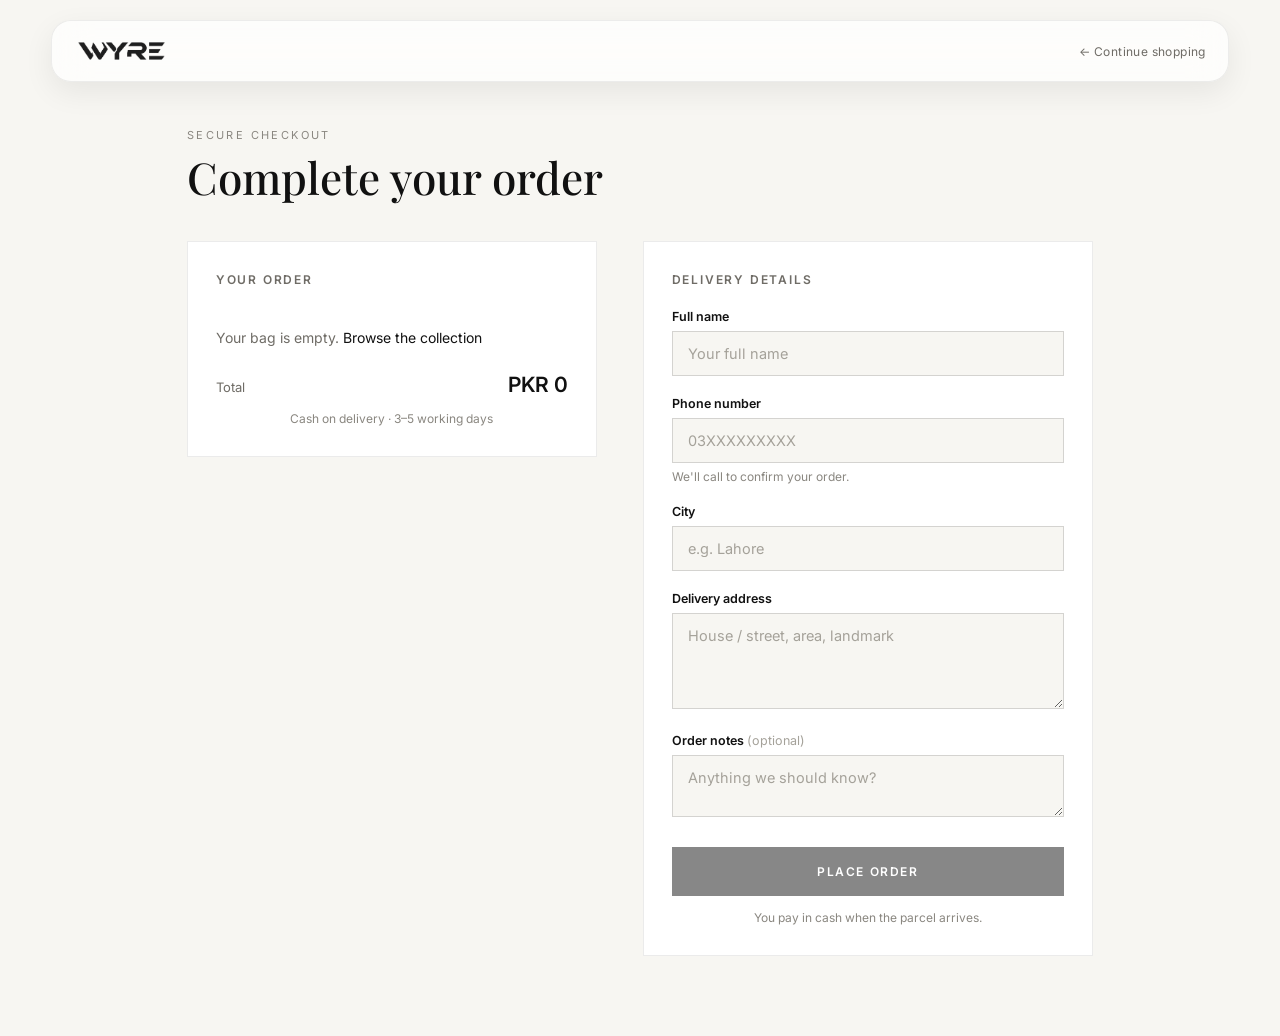
==== commit a4110ebe: "updated" ====
--- a/checkout.html
+++ b/checkout.html
@@ -5,12 +5,11 @@
     <meta charset="UTF-8">
     <meta name="viewport" content="width=device-width, initial-scale=1.0">
 
-    <title>WYRE — Everyday. Elevated.</title>
+    <title>Checkout — WYRE</title>
 
     <meta name="description"
-        content="WYRE — modern essentials designed for everyday wear. Explore our collection of caps, shirts, pants and trousers.">
-
-    <!-- Google Fonts -->
+        content="Complete your WYRE order. Cash on delivery across Pakistan.">
+
     <link rel="preconnect" href="https://fonts.googleapis.com">
     <link rel="preconnect" href="https://fonts.gstatic.com" crossorigin>
 
@@ -18,1617 +17,757 @@
         href="https://fonts.googleapis.com/css2?family=Inter:wght@400;500;600;700&family=Playfair+Display:wght@500;600;700&display=swap"
         rel="stylesheet">
 
-    <!-- CSS -->
     <link rel="stylesheet" href="style.css">
 </head>
 
 
-<body>
-
-
-    <!-- ================= NAVBAR ================= -->
-
-    <header class="navbar">
-
-        <div class="nav-shell">
-
-            <div class="nav-container">
-
-                <!-- Logo -->
-                <a href="#home" class="logo" aria-label="WYRE — home">
-                    <img src="wyre-logo-dark.png" alt="WYRE"
-                        width="946" height="197">
+<body class="checkout-page">
+
+    <header class="co-bar">
+
+        <a href="index.html" class="co-logo" aria-label="WYRE — home">
+            <img src="wyre-logo-dark.png" alt="WYRE"
+                width="946" height="197">
+        </a>
+
+        <a href="index.html" class="co-back">
+            &larr; Continue shopping
+        </a>
+
+    </header>
+
+
+    <main class="co-wrap">
+
+        <div class="co-head">
+            <p>SECURE CHECKOUT</p>
+            <h1>Complete your order</h1>
+        </div>
+
+
+        <div class="co-grid">
+
+            <!-- ORDER SUMMARY -->
+
+            <section class="co-summary">
+
+                <h2>Your order</h2>
+
+                <div id="coItems"></div>
+
+                <div class="co-total">
+                    <span>Total</span>
+                    <strong id="coTotal">PKR 0</strong>
+                </div>
+
+                <p class="co-note">
+                    Cash on delivery &middot; 3&ndash;5 working days
+                </p>
+
+            </section>
+
+
+            <!-- DELIVERY FORM -->
+
+            <section class="co-form">
+
+                <h2>Delivery details</h2>
+
+                <form id="coForm" novalidate>
+
+                    <div class="co-field">
+                        <label for="coName">Full name</label>
+                        <input type="text" id="coName" placeholder="Your full name"
+                            autocomplete="name">
+                        <span class="co-error">Please enter your full name.</span>
+                    </div>
+
+                    <div class="co-field">
+                        <label for="coPhone">Phone number</label>
+                        <input type="tel" id="coPhone" placeholder="03XXXXXXXXX"
+                            inputmode="numeric" maxlength="11" autocomplete="tel">
+                        <span class="co-hint">We'll call to confirm your order.</span>
+                        <span class="co-error">Enter an 11-digit number starting with 03.</span>
+                    </div>
+
+                    <div class="co-field">
+                        <label for="coCity">City</label>
+                        <input type="text" id="coCity" placeholder="e.g. Lahore"
+                            autocomplete="address-level2">
+                        <span class="co-error">Please enter your city.</span>
+                    </div>
+
+                    <div class="co-field">
+                        <label for="coAddress">Delivery address</label>
+                        <textarea id="coAddress" rows="4"
+                            placeholder="House / street, area, landmark"
+                            autocomplete="street-address"></textarea>
+                        <span class="co-error">Please enter a complete address.</span>
+                    </div>
+
+                    <div class="co-field">
+                        <label for="coNotes">Order notes <em>(optional)</em></label>
+                        <textarea id="coNotes" rows="2"
+                            placeholder="Anything we should know?"></textarea>
+                    </div>
+
+                    <button type="submit" class="co-submit" id="coSubmit">
+                        Place order
+                    </button>
+
+                    <p class="co-message" id="coMessage"></p>
+
+                    <p class="co-note">
+                        You pay in cash when the parcel arrives.
+                    </p>
+
+                </form>
+
+            </section>
+
+        </div>
+
+    </main>
+
+
+
+    <!-- ================= ORDER CONFIRMATION ================= -->
+
+    <div class="thanks" id="thanks" aria-hidden="true">
+
+        <div class="thanks-card" role="dialog" aria-modal="true"
+            aria-labelledby="thanksTitle">
+
+            <svg class="thanks-bag" viewBox="0 0 64 64" fill="none"
+                aria-hidden="true">
+
+                <!-- handle -->
+
+                <path class="bag-handle"
+                    d="M25 30V22.5a7 7 0 0 1 14 0V30"
+                    stroke="currentColor" stroke-width="2.2"
+                    stroke-linecap="round" />
+
+
+                <!-- item jo bag mein girta hai -->
+
+                <g class="bag-item">
+                    <rect x="26" y="3" width="12" height="12" rx="2.8"
+                        fill="#3F6B4A" />
+                </g>
+
+
+                <!-- bag ka front -->
+
+                <path class="bag-body"
+                    d="M13.5 29.5H50.5L48 55.5A4.2 4.2 0 0 1 43.8 59.3H20.2A4.2 4.2 0 0 1 16 55.5Z"
+                    fill="#F7F6F2" stroke="currentColor" stroke-width="2.2"
+                    stroke-linejoin="round" />
+
+            </svg>
+
+            <h2 id="thanksTitle">
+                Thank you, <span id="thanksName">friend</span>
+            </h2>
+
+            <p class="thanks-lede">
+                Your order is with us. We'll call you shortly to confirm
+                the details before it ships.
+            </p>
+
+            <dl class="thanks-meta">
+
+                <div class="thanks-row">
+                    <dt>Order number</dt>
+                    <dd id="thanksId">&mdash;</dd>
+                </div>
+
+                <div class="thanks-row">
+                    <dt>Items</dt>
+                    <dd id="thanksItems">&mdash;</dd>
+                </div>
+
+                <div class="thanks-row">
+                    <dt>Pay on delivery</dt>
+                    <dd id="thanksTotal">&mdash;</dd>
+                </div>
+
+                <div class="thanks-row">
+                    <dt>Delivering to</dt>
+                    <dd id="thanksCity">&mdash;</dd>
+                </div>
+
+            </dl>
+
+            <p class="thanks-note" id="thanksNote">
+                Keep the cash ready when the parcel arrives.
+                Delivery takes 3&ndash;5 working days.
+            </p>
+
+            <div class="thanks-actions">
+
+                <a class="thanks-btn primary" id="thanksHome" href="index.html">
+                    BACK TO HOME
                 </a>
 
-
-                <!-- Desktop Navigation -->
-
-                <nav class="nav-links" id="navLinks">
-
-                    <a href="#home" class="nav-link active">
-                        Home
-                    </a>
-
-                    <a href="#about" class="nav-link">
-                        About
-                    </a>
-
-
-                    <a href="#shop" class="nav-link">
-                        Shop
-                    </a>
-
-
-                    <!-- Collections: mega menu -->
-
-                    <div class="nav-item" data-nav-item>
-
-                        <button type="button" class="nav-link nav-trigger"
-                            aria-expanded="false" aria-controls="megaCollections"
-                            data-nav-target="#collections">
-
-                            <span class="nav-trigger-label">Collections</span>
-
-                            <svg class="nav-caret" width="10" height="6"
-                                viewBox="0 0 10 6" fill="none"
-                                aria-hidden="true">
-                                <path d="M1 1L5 5L9 1" stroke="currentColor"
-                                    stroke-width="1.5" stroke-linecap="round"
-                                    stroke-linejoin="round" />
-                            </svg>
-
-                        </button>
-
-
-                        <div class="mega" id="megaCollections">
-
-                            <div class="mega-main">
-
-                                <p class="mega-label">
-                                    SHOP BY CATEGORY
-                                </p>
-
-                                <div class="mega-grid">
-
-                                    <a href="#shop" class="mega-item"
-                                        data-nav-filter="caps">
-
-                                        <span class="mega-dot"
-                                            style="--dot:#2e2c28"></span>
-
-                                        <span class="mega-text">
-                                            <strong>Caps</strong>
-                                            <em>Structured fits, clean logos,
-                                                built for daily wear.</em>
-                                        </span>
-
-                                    </a>
-
-                                    <a href="#shop" class="mega-item"
-                                        data-nav-filter="shirts">
-
-                                        <span class="mega-dot"
-                                            style="--dot:#3f4a63"></span>
-
-                                        <span class="mega-text">
-                                            <strong>Shirts</strong>
-                                            <em>Soft cottons that work on their
-                                                own or layered.</em>
-                                        </span>
-
-                                    </a>
-
-                                    <a href="#shop" class="mega-item"
-                                        data-nav-filter="pants">
-
-                                        <span class="mega-dot"
-                                            style="--dot:#7d6a55"></span>
-
-                                        <span class="mega-text">
-                                            <strong>Pants</strong>
-                                            <em>Relaxed through the leg, tidy at
-                                                the hem.</em>
-                                        </span>
-
-                                    </a>
-
-                                    <a href="#shop" class="mega-item"
-                                        data-nav-filter="trousers">
-
-                                        <span class="mega-dot"
-                                            style="--dot:#55645c"></span>
-
-                                        <span class="mega-text">
-                                            <strong>Trousers</strong>
-                                            <em>Sharper cuts for days you want to
-                                                dress it up.</em>
-                                        </span>
-
-                                    </a>
-
-                                </div>
-
-                                <a href="#shop" class="mega-all"
-                                    data-nav-filter="all">
-                                    View all products
-                                </a>
-
-                            </div>
-
-
-                            <a href="#shop" class="mega-feature"
-                                data-nav-filter="all">
-
-                                <img src="cap-1.jpg"
-                                    alt="WYRE new collection">
-
-                                <span class="mega-feature-text">
-                                    <strong>Everyday. Elevated.</strong>
-                                    <em>Modern essentials in one small,
-                                        careful collection.</em>
-                                </span>
-
-                            </a>
-
-                        </div>
-
-                    </div>
-
-
-                </nav>
-
-
-                <!-- Right Navigation -->
-
-                <div class="nav-actions">
-
-                    <!-- Wishlist -->
-
-                    <button class="cart-button wishlist-open" id="wishlistOpen"
-                        aria-label="Open wishlist">
-
-                        <svg width="21" height="21" viewBox="0 0 24 24"
-                            fill="none"
-                            xmlns="http://www.w3.org/2000/svg">
-
-                            <path d="M12 20.5C12 20.5 3.5 15.5 3.5 9.6C3.5 7 5.5 5 8 5C9.7 5 11.2 6 12 7.4C12.8 6 14.3 5 16 5C18.5 5 20.5 7 20.5 9.6C20.5 15.5 12 20.5 12 20.5Z"
-                                stroke="currentColor"
-                                stroke-width="1.7"
-                                stroke-linecap="round"
-                                stroke-linejoin="round" />
-
-                        </svg>
-
-                        <span id="wishlistCount">
+            </div>
+
+        </div>
+
+    </div>
+
+
+    <script>
+
+        /* ================= GOOGLE SHEETS ================= */
+
+        const GOOGLE_SHEETS_ENDPOINT =
+            "https://script.google.com/macros/s/AKfycbyhaH1QQPse1vfI4S7nklhPgSJ4OVu8eIpZNC990RVzgv0Ui8C2s08LJ8Lgcv0vMZN9/exec";
+
+
+        /* ================= CART ================= */
+
+        let cart = [];
+
+        try {
+            cart = JSON.parse(localStorage.getItem("wyreCart")) || [];
+        } catch (e) {
+            cart = [];
+        }
+
+
+        function escapeHTML(text) {
+            const div = document.createElement("div");
+            div.textContent = text;
+            return div.innerHTML;
+        }
+
+
+        /* ================= RENDER SUMMARY ================= */
+
+        function renderSummary() {
+
+            const box = document.getElementById("coItems");
+            const totalBox = document.getElementById("coTotal");
+            let total = 0;
+
+            if (cart.length === 0) {
+
+                box.innerHTML =
+                    '<p class="co-empty">Your bag is empty. ' +
+                    '<a href="index.html">Browse the collection</a></p>';
+
+                totalBox.textContent = "PKR 0";
+
+                document.getElementById("coSubmit").disabled = true;
+
+                return 0;
+            }
+
+            box.innerHTML = "";
+
+            cart.forEach(function (item) {
+
+                const price = Number(item.price) || 0;
+                const qty = Number(item.quantity) || 1;
+
+                total += price * qty;
+
+                const row = document.createElement("div");
+
+                row.className = "co-item";
+
+                row.innerHTML =
+                    (item.image
+                        ? '<div class="co-thumb"><img src="' +
+                          escapeHTML(item.image) + '" alt="' +
+                          escapeHTML(item.name) + '"></div>'
+                        : '') +
+
+                    '<div class="co-item-info">' +
+                        '<strong>' +
+                            escapeHTML(item.name) +
+                        '</strong>' +
+
+                        '<span>Qty ' +
+                            qty +
+                        '</span>' +
+
+                    '</div>' +
+
+                    '<span class="co-item-price">PKR ' +
+                        (price * qty).toLocaleString() +
+                    '</span>';
+
+                box.appendChild(row);
+            });
+
+            totalBox.textContent =
+                "PKR " + total.toLocaleString();
+
+            return total;
+        }
+
+
+        const orderTotal = renderSummary();
+
+
+
+        /* ================= ORDER NUMBER ================= */
+
+        function makeOrderId() {
+
+            const now = new Date();
+
+            const stamp =
+                String(now.getFullYear()).slice(2) +
+                String(now.getMonth() + 1).padStart(2, "0") +
+                String(now.getDate()).padStart(2, "0");
+
+            const random =
+                Math.random()
+                    .toString(36)
+                    .slice(2, 6)
+                    .toUpperCase();
+
+            return "WYRE-" +
+                stamp +
+                "-" +
+                random;
+        }
+
+
+        const ORDER_ID = makeOrderId();
+
+
+
+        /* ================= LOCAL ORDER HISTORY ================= */
+
+        function saveOrderToHistory(details) {
+
+            try {
+
+                let history =
+                    JSON.parse(
+                        localStorage.getItem("wyreOrders")
+                    );
+
+                if (!Array.isArray(history)) {
+                    history = [];
+                }
+
+                history.unshift({
+
+                    orderId:
+                        details.orderId,
+
+                    placedAt:
+                        new Date().toISOString(),
+
+                    city:
+                        details.city,
+
+                    total:
+                        details.total,
+
+                    items:
+                        cart.map(function (item) {
+
+                            return {
+
+                                name:
+                                    item.name,
+
+                                price:
+                                    Number(item.price) || 0,
+
+                                quantity:
+                                    Number(item.quantity) || 1,
+
+                                image:
+                                    item.image || ""
+                            };
+
+                        })
+
+                });
+
+                localStorage.setItem(
+                    "wyreOrders",
+                    JSON.stringify(
+                        history.slice(0, 20)
+                    )
+                );
+
+            } catch (e) { }
+        }
+
+
+
+        /* ================= THANK YOU ================= */
+
+        function showThanks(details) {
+
+            const overlay =
+                document.getElementById("thanks");
+
+            document.getElementById("thanksName")
+                .textContent =
+                details.name.split(" ")[0] ||
+                "friend";
+
+            document.getElementById("thanksId")
+                .textContent =
+                details.orderId;
+
+            document.getElementById("thanksItems")
+                .textContent =
+                details.count +
+                (details.count === 1
+                    ? " item"
+                    : " items");
+
+            document.getElementById("thanksTotal")
+                .textContent =
+                "PKR " +
+                details.total.toLocaleString();
+
+            document.getElementById("thanksCity")
+                .textContent =
+                details.city;
+
+            overlay.classList.add("active");
+
+            overlay.setAttribute(
+                "aria-hidden",
+                "false"
+            );
+
+            document.body.style.overflow =
+                "hidden";
+
+            document.getElementById("thanksHome")
+                .focus();
+        }
+
+
+
+        /* ================= VALIDATION ================= */
+
+        const fields = {
+
+            name: {
+                el: coName,
+                ok: v =>
+                    v.trim().length >= 3
+            },
+
+            phone: {
+                el: coPhone,
+                ok: v =>
+                    /^03\d{9}$/.test(v.trim())
+            },
+
+            city: {
+                el: coCity,
+                ok: v =>
+                    v.trim().length >= 2
+            },
+
+            address: {
+                el: coAddress,
+                ok: v =>
+                    v.trim().length >= 10
+            }
+        };
+
+
+        Object.values(fields).forEach(function (f) {
+
+            f.el.addEventListener(
+                "input",
+                function () {
+
+                    f.el
+                        .closest(".co-field")
+                        .classList
+                        .remove("invalid");
+
+                }
+            );
+
+        });
+
+
+
+        /* ================= SUBMIT ORDER ================= */
+
+        document
+            .getElementById("coForm")
+            .addEventListener(
+                "submit",
+                async function (event) {
+
+                    event.preventDefault();
+
+
+                    /* Validate */
+
+                    let valid = true;
+
+                    Object.values(fields)
+                        .forEach(function (f) {
+
+                            if (!f.ok(f.el.value)) {
+
+                                f.el
+                                    .closest(".co-field")
+                                    .classList
+                                    .add("invalid");
+
+                                valid = false;
+                            }
+
+                        });
+
+
+                    if (!valid) {
+
+                        document
+                            .querySelector(
+                                ".co-field.invalid input, " +
+                                ".co-field.invalid textarea"
+                            )
+                            .focus();
+
+                        return;
+                    }
+
+
+                    /* Empty cart check */
+
+                    if (!cart.length) {
+                        return;
+                    }
+
+
+                    const button =
+                        document.getElementById(
+                            "coSubmit"
+                        );
+
+                    const message =
+                        document.getElementById(
+                            "coMessage"
+                        );
+
+
+                    button.disabled = true;
+
+                    button.textContent =
+                        "Sending order...";
+
+                    message.textContent = "";
+
+                    message.className =
+                        "co-message";
+
+
+                    /* Count items */
+
+                    const itemCount =
+                        cart.reduce(
+                            function (sum, item) {
+
+                                return sum +
+                                    (Number(
+                                        item.quantity
+                                    ) || 1);
+
+                            },
                             0
-                        </span>
-
-                    </button>
-
-
-                    <!-- My Orders -->
-
-                    <button class="cart-button orders-open" id="ordersOpen"
-                        aria-label="Open my orders">
-
-                        <svg width="21" height="21" viewBox="0 0 24 24"
-                            fill="none"
-                            xmlns="http://www.w3.org/2000/svg">
-
-                            <path d="M3.6 7.9L12 3.6L20.4 7.9V16.1L12 20.4L3.6 16.1V7.9Z"
-                                stroke="currentColor"
-                                stroke-width="1.7"
-                                stroke-linecap="round"
-                                stroke-linejoin="round" />
-
-                            <path d="M3.6 7.9L12 12.2L20.4 7.9"
-                                stroke="currentColor"
-                                stroke-width="1.7"
-                                stroke-linecap="round"
-                                stroke-linejoin="round" />
-
-                            <path d="M12 12.2V20.4"
-                                stroke="currentColor"
-                                stroke-width="1.7"
-                                stroke-linecap="round"
-                                stroke-linejoin="round" />
-
-                        </svg>
-
-                        <span id="ordersCount">
-                            0
-                        </span>
-
-                    </button>
-
-
-                    <!-- Cart -->
-
-                    <button class="cart-button" id="cartOpen"
-                        aria-label="Open shopping cart">
-
-                        <svg width="21" height="21" viewBox="0 0 24 24"
-                            fill="none"
-                            xmlns="http://www.w3.org/2000/svg">
-
-                            <path d="M3 4H5L7.2 15.2C7.4 16.2 8.3 17 9.3 17H17.5C18.5 17 19.4 16.3 19.7 15.3L21 9H6"
-                                stroke="currentColor"
-                                stroke-width="1.7"
-                                stroke-linecap="round"
-                                stroke-linejoin="round" />
-
-                            <circle cx="10" cy="20" r="1.4"
-                                fill="currentColor" />
-
-                            <circle cx="18" cy="20" r="1.4"
-                                fill="currentColor" />
-
-                        </svg>
-
-                        <span id="cartCount">
-                            0
-                        </span>
-
-                    </button>
-
-
-                    <!-- CTA -->
-
-                    <a href="#shop" class="nav-cta">
-                        Shop now
-                    </a>
-
-
-                    <!-- Mobile Menu -->
-
-                    <button class="mobile-menu-btn" id="menuToggle"
-                        aria-label="Open menu" aria-expanded="false">
-
-                        <span></span>
-                        <span></span>
-                        <span></span>
-
-                    </button>
-
-                </div>
-
-            </div>
-
-        </div>
-
-    </header>
-
-
-
-    <!-- ================= MAIN ================= -->
-
-    <main>
-
-
-        <!-- ================= HERO ================= -->
-
-        <section class="hero" id="home">
-
-            <!-- Hero Image (parallax wrapper ke andar) -->
-            <div class="hero-media">
-                <img
-                    src="hero-wy.jpg"
-                    alt="WYRE Fashion Collection"
-                    class="hero-image">
-            </div>
-
-            <div class="hero-content reveal">
-
-                <span class="hero-small">
-                    WYRE / NEW COLLECTION
-                </span>
-
-                <h1>
-                    <span class="hero-line">Everyday.</span>
-                    <span class="hero-line"><em>Elevated.</em></span>
-                </h1>
-
-                <p>
-                    Modern essentials designed for everyday confidence.
-                    Clean silhouettes. Comfortable fits. Timeless style.
-                </p>
-
-                <a href="#shop" class="primary-btn">
-                    Shop Collection
-                    <span>→</span>
-                </a>
-
-            </div>
-
-        </section>
-
-
-
-        <!-- ================= COLLECTIONS ================= -->
-
-        <section class="collections-section" id="collections">
-
-            <div class="section-heading reveal">
-
-                <p>
-                    EXPLORE WYRE
-                </p>
-
-                <h2>
-                    Shop by category
-                </h2>
-
-            </div>
-
-
-            <div class="category-grid">
-
-
-                <!-- ================= CAPS ================= -->
-
-                <a href="#shop"
-                    class="category-card reveal"
-                    data-category-link="caps">
-
-                    <div class="category-image">
-
-                        <img
-                            src="cap-1.jpg"
-                            alt="WYRE Caps">
-
-                    </div>
-
-                    <div class="category-content">
-
-                        <span>
-                            03 PRODUCTS
-                        </span>
-
-                        <h3>
-                            Caps
-                        </h3>
-
-                        <div>
-                            Explore →
-                        </div>
-
-                    </div>
-
-                </a>
-
-
-
-                <!-- ================= SHIRTS ================= -->
-
-                <a href="#shop"
-                    class="category-card reveal"
-                    data-category-link="shirts">
-
-                    <div class="category-image">
-
-                        <img
-                            src="shirt-1.jpg"
-                            alt="WYRE Shirts">
-
-                    </div>
-
-                    <div class="category-content">
-
-                        <span>
-                            03 PRODUCTS
-                        </span>
-
-                        <h3>
-                            Shirts
-                        </h3>
-
-                        <div>
-                            Explore →
-                        </div>
-
-                    </div>
-
-                </a>
-
-
-
-                <!-- ================= PANTS ================= -->
-
-                <a href="#shop"
-                    class="category-card reveal"
-                    data-category-link="pants">
-
-                    <div class="category-image">
-
-                        <img
-                            src="pants-1.jpg"
-                            alt="WYRE Pants">
-
-                    </div>
-
-                    <div class="category-content">
-
-                        <span>
-                            03 PRODUCTS
-                        </span>
-
-                        <h3>
-                            Pants
-                        </h3>
-
-                        <div>
-                            Explore →
-                        </div>
-
-                    </div>
-
-                </a>
-
-
-
-                <!-- ================= TROUSERS ================= -->
-
-                <a href="#shop"
-                    class="category-card reveal"
-                    data-category-link="trousers">
-
-                    <div class="category-image">
-
-                        <img
-                            src="trouser-1.jpg"
-                            alt="WYRE Trousers">
-
-                    </div>
-
-                    <div class="category-content">
-
-                        <span>
-                            03 PRODUCTS
-                        </span>
-
-                        <h3>
-                            Trousers
-                        </h3>
-
-                        <div>
-                            Explore →
-                        </div>
-
-                    </div>
-
-                </a>
-
-            </div>
-
-        </section>
-
-
-
-        <!-- ================= PRODUCTS ================= -->
-
-        <section class="products-section" id="shop">
-
-            <div class="section-heading reveal">
-
-                <p>
-                    SHOP WYRE
-                </p>
-
-                <h2>
-                    Latest collection
-                </h2>
-
-            </div>
-
-
-            <!-- Filters -->
-
-            <div class="category-filter reveal">
-
-                <button
-                    class="filter-btn active"
-                    data-filter="all">
-
-                    All
-
-                </button>
-
-                <button
-                    class="filter-btn"
-                    data-filter="caps">
-
-                    Caps
-
-                </button>
-
-                <button
-                    class="filter-btn"
-                    data-filter="shirts">
-
-                    Shirts
-
-                </button>
-
-                <button
-                    class="filter-btn"
-                    data-filter="pants">
-
-                    Pants
-
-                </button>
-
-                <button
-                    class="filter-btn"
-                    data-filter="trousers">
-
-                    Trousers
-
-                </button>
-
-            </div>
-
-
-
-            <!-- Product Grid -->
-
-            <div class="product-grid">
-
-
-                <!-- ================= CAPS ================= -->
-
-
-                <!-- Cap 1 -->
-
-                <article
-                    class="product-card reveal"
-                    data-category="caps"
-                    data-images="cap-1.jpg,cap-1-b.jpg,cap-1-c.jpg">
-
-                    <div class="product-image">
-
-                        <img
-                            src="cap-1.jpg"
-                            alt="WYRE Classic Cap">
-
-                        <span class="product-tag">
-                            NEW
-                        </span>
-
-                        <button
-                            class="wishlist-btn"
-                            aria-label="Add WYRE Classic Cap to wishlist">
-
-                            ♡
-
-                        </button>
-
-
-                    </div>
-
-
-                    <div class="product-info">
-
-                        <span>
-                            CAPS
-                        </span>
-
-                        <h3>
-                            WYRE Classic Cap
-                        </h3>
-
-                        <p>
-                            Minimal everyday cap with a clean streetwear finish.
-                        </p>
-
-                        <strong>
-                            PKR 1,999
-                        </strong>
-
-                        <button
-                            class="quick-add"
-                            data-name="WYRE Classic Cap"
-                            data-price="1999"
-                            data-image="cap-1.jpg">
-
-                            Quick Add
-
-                        </button>
-
-                    </div>
-
-                </article>
-
-
-
-                <!-- Cap 2 -->
-
-                <article
-                    class="product-card reveal"
-                    data-category="caps"
-                    data-images="cap-2.jpg,cap-2-b.jpg,cap-2-c.jpg">
-
-                    <div class="product-image">
-
-                        <img
-                            src="cap-2.jpg"
-                            alt="WYRE Spider Cap">
-
-                        <span class="product-tag">
-                            BEST SELLER
-                        </span>
-
-                        <button
-                            class="wishlist-btn"
-                            aria-label="Add WYRE Spider Cap to wishlist">
-
-                            ♡
-
-                        </button>
-
-
-                    </div>
-
-
-                    <div class="product-info">
-
-                        <span>
-                            CAPS
-                        </span>
-
-                        <h3>
-                            WYRE Spider Cap
-                        </h3>
-
-                        <p>
-                            Spider-embroidered cap with a bold streetwear edge.
-                            
-                        </p>
-
-                        <strong>
-                            PKR 1,999
-                        </strong>
-
-                        <button
-                            class="quick-add"
-                            data-name="WYRE Spider Cap"
-                            data-price="1999"
-                            data-image="cap-2.jpg">
-
-                            Quick Add
-
-                        </button>
-
-                    </div>
-
-                </article>
-
-
-
-                <!-- Cap 3 -->
-
-                <article
-                    class="product-card reveal"
-                    data-category="caps"
-                    data-images="cap-3.jpg,cap-3-b.jpg,cap-3-c.jpg">
-
-                    <div class="product-image">
-
-                        <img
-                            src="cap-3.jpg"
-                            alt="WYRE Urban Cap">
-
-                        <span class="product-tag">
-                            LIMITED
-                        </span>
-
-                        <button
-                            class="wishlist-btn"
-                            aria-label="Add WYRE Urban Cap to wishlist">
-
-                            ♡
-
-                        </button>
-
-
-                    </div>
-
-
-                    <div class="product-info">
-
-                        <span>
-                            CAPS
-                        </span>
-
-                        <h3>
-                            WYRE Urban Cap
-                        </h3>
-
-                        <p>
-                           Signature WYRE design made for effortless daily wear.
-                        </p>
-
-                        <strong>
-                            PKR 1,999
-                        </strong>
-
-                        <button
-                            class="quick-add"
-                            data-name="WYRE Urban Cap"
-                            data-price="1999"
-                            data-image="cap-3.jpg">
-
-                            Quick Add
-
-                        </button>
-
-                    </div>
-
-                </article>
-
-
-
-                <!-- ================= SHIRTS ================= -->
-
-
-                <!-- Shirt 1 -->
-
-                <article
-                    class="product-card reveal"
-                    data-category="shirts"
-                    data-colors="Navy|#22384a,Rust|#8b4a34,Cream|#e6e0d2,Green|#3f5c4c">
-
-                    <div class="product-image">
-
-                        <img
-                            src="shirt-1.jpg"
-                            alt="WYRE Essential Shirt">
-
-                        <span class="product-tag">
-                            NEW
-                        </span>
-
-                        <button
-                            class="wishlist-btn"
-                            aria-label="Add WYRE Essential Shirt to wishlist">
-
-                            ♡
-
-                        </button>
-
-
-                    </div>
-
-
-                    <div class="product-info">
-
-                        <span>
-                            SHIRTS
-                        </span>
-
-                        <h3>
-                            WYRE Essential Shirt
-                        </h3>
-
-                        <p>
-                            Relaxed everyday shirt with a clean premium aesthetic.
-                        </p>
-
-                        <strong>
-                            PKR 1,999
-                        </strong>
-
-                        <button
-                            class="quick-add"
-                            data-name="WYRE Essential Shirt"
-                            data-price="1999"
-                            data-image="shirt-1.jpg">
-
-                            Quick Add
-
-                        </button>
-
-                    </div>
-
-                </article>
-
-
-
-                <!-- Shirt 2 -->
-
-                <article
-                    class="product-card reveal"
-                    data-category="shirts">
-
-                    <div class="product-image">
-
-                        <img
-                            src="shirt-2.jpg"
-                            alt="WYRE Oversized Shirt">
-
-                        <span class="product-tag">
-                            BEST SELLER
-                        </span>
-
-                        <button
-                            class="wishlist-btn"
-                            aria-label="Add WYRE Oversized Shirt to wishlist">
-
-                            ♡
-
-                        </button>
-
-
-                    </div>
-
-
-                    <div class="product-info">
-
-                        <span>
-                            SHIRTS
-                        </span>
-
-                        <h3>
-                            WYRE Oversized Shirt
-                        </h3>
-
-                        <p>
-                            Loose oversized fit built for modern streetwear styling.
-                        </p>
-
-                        <strong>
-                            PKR 1,499
-                        </strong>
-
-                        <button
-                            class="quick-add"
-                            data-name="WYRE Oversized Shirt"
-                            data-price="1499"
-                            data-image="shirt-2.jpg">
-
-                            Quick Add
-
-                        </button>
-
-                    </div>
-
-                </article>
-
-
-
-                <!-- Shirt 3 -->
-
-                <article
-                    class="product-card reveal"
-                    data-category="shirts"
-                    data-colors="Cream|#ece7db,Black|#1b1b1b,Olive|#4a4f3c">
-
-                    <div class="product-image">
-
-                        <img
-                            src="shirt-3.jpg"
-                            alt="WYRE Heavyweight Shirt">
-
-                        <span class="product-tag">
-                            NEW
-                        </span>
-
-                        <button
-                            class="wishlist-btn"
-                            aria-label="Add WYRE Heavyweight Shirt to wishlist">
-
-                            ♡
-
-                        </button>
-
-
-                    </div>
-
-
-                    <div class="product-info">
-
-                        <span>
-                            SHIRTS
-                        </span>
-
-                        <h3>
-                            WYRE Heavyweight Shirt
-                        </h3>
-
-                        <p>
-                            Premium heavyweight construction with a refined fit.
-                        </p>
-
-                        <strong>
-                            PKR 1,499
-                        </strong>
-
-                        <button
-                            class="quick-add"
-                            data-name="WYRE Heavyweight Shirt"
-                            data-price="1499"
-                            data-image="shirt-3.jpg">
-
-                            Quick Add
-
-                        </button>
-
-                    </div>
-
-                </article>
-
-
-
-                <!-- ================= PANTS ================= -->
-
-
-                <!-- Pants 1 -->
-
-                <article
-                    class="product-card reveal"
-                    data-category="pants"
-                    data-colors="Stone|#cfc7b8|pants-1.jpg,Black|#1b1b1b|pants-1-black.jpg,Charcoal|#3c3c3a|pants-1-charcoal.jpg">
-
-                    <div class="product-image">
-
-                        <img
-                            src="pants-1.jpg"
-                            alt="WYRE Relaxed Pants">
-
-                        <span class="product-tag">
-                            NEW
-                        </span>
-
-                        <button
-                            class="wishlist-btn"
-                            aria-label="Add WYRE Relaxed Pants to wishlist">
-
-                            ♡
-
-                        </button>
-
-
-                    </div>
-
-
-                    <div class="product-info">
-
-                        <span>
-                            PANTS
-                        </span>
-
-                        <h3>
-                            WYRE Relaxed Pants
-                        </h3>
-
-                        <p>
-                            Relaxed-fit pants combining comfort with a clean silhouette.
-                        </p>
-
-                        <strong>
-                            PKR 1,999
-                        </strong>
-
-                        <button
-                            class="quick-add"
-                            data-name="WYRE Relaxed Pants"
-                            data-price="1999"
-                            data-image="pants-1.jpg">
-
-                            Quick Add
-
-                        </button>
-
-                    </div>
-
-                </article>
-
-
-
-                <!-- Pants 2 -->
-
-                <article
-                    class="product-card reveal"
-                    data-category="pants"
-                    data-colors="Khaki|#a89575,Black|#1b1b1b,Olive|#4a4f3c">
-
-                    <div class="product-image">
-
-                        <img
-                            src="pants-2.jpg"
-                            alt="WYRE Cargo Pants">
-
-                        <span class="product-tag">
-                            BEST SELLER
-                        </span>
-
-                        <button
-                            class="wishlist-btn"
-                            aria-label="Add WYRE Cargo Pants to wishlist">
-
-                            ♡
-
-                        </button>
-
-
-                    </div>
-
-
-                    <div class="product-info">
-
-                        <span>
-                            PANTS
-                        </span>
-
-                        <h3>
-                            WYRE Cargo Pants
-                        </h3>
-
-                        <p>
-                            Utility-inspired cargo pants with a contemporary street fit.
-                        </p>
-
-                        <strong>
-                            PKR 1,499
-                        </strong>
-
-                        <button
-                            class="quick-add"
-                            data-name="WYRE Cargo Pants"
-                            data-price="1499"
-                            data-image="pants-2.jpg">
-
-                            Quick Add
-
-                        </button>
-
-                    </div>
-
-                </article>
-
-
-
-                <!-- Pants 3 -->
-
-                <article
-                    class="product-card reveal"
-                    data-category="pants"
-                    data-colors="Beige|#d9cfbc,Black|#1b1b1b,Grey|#8a8780">
-
-                    <div class="product-image">
-
-                        <img
-                            src="pants-3.jpg"
-                            alt="WYRE Wide Pants">
-
-                        <span class="product-tag">
-                            LIMITED
-                        </span>
-
-                        <button
-                            class="wishlist-btn"
-                            aria-label="Add WYRE Wide Pants to wishlist">
-
-                            ♡
-
-                        </button>
-
-
-                    </div>
-
-
-                    <div class="product-info">
-
-                        <span>
-                            PANTS
-                        </span>
-
-                        <h3>
-                            WYRE Wide Pants
-                        </h3>
-
-                        <p>
-                            Modern wide-leg pants designed for an effortless look.
-                        </p>
-
-                        <strong>
-                            PKR 1,999
-                        </strong>
-
-                        <button
-                            class="quick-add"
-                            data-name="WYRE Wide Pants"
-                            data-price="1999"
-                            data-image="pants-3.jpg">
-
-                            Quick Add
-
-                        </button>
-
-                    </div>
-
-                </article>
-
-
-
-                <!-- ================= TROUSERS ================= -->
-
-
-                <!-- Trouser 1 -->
-
-                <article
-                    class="product-card reveal"
-                    data-category="trousers"
-                    data-colors="Black|#1b1b1b,Charcoal|#3c3c3a,Navy|#22384a">
-
-                    <div class="product-image">
-
-                        <img
-                            src="trouser-1.jpg"
-                            alt="WYRE Classic Trousers">
-
-                        <span class="product-tag">
-                            NEW
-                        </span>
-
-                        <button
-                            class="wishlist-btn"
-                            aria-label="Add WYRE Classic Trousers to wishlist">
-
-                            ♡
-
-                        </button>
-
-
-                    </div>
-
-
-                    <div class="product-info">
-
-                        <span>
-                            TROUSERS
-                        </span>
-
-                        <h3>
-                            WYRE Classic Trousers
-                        </h3>
-
-                        <p>
-                            Sharp classic trousers with a modern everyday fit.
-                        </p>
-
-                        <strong>
-                            PKR 1,799
-                        </strong>
-
-                        <button
-                            class="quick-add"
-                            data-name="WYRE Classic Trousers"
-                            data-price="1799"
-                            data-image="trouser-1.jpg">
-
-                            Quick Add
-
-                        </button>
-
-                    </div>
-
-                </article>
-
-
-
-                <!-- Trouser 2 -->
-
-                <article
-                    class="product-card reveal"
-                    data-category="trousers"
-                    data-colors="Sand|#c9b99c,Black|#1b1b1b,Grey|#8a8780">
-
-                    <div class="product-image">
-
-                        <img
-                            src="trouser-2.jpg"
-                            alt="WYRE Tailored Trousers">
-
-                        <span class="product-tag">
-                            BEST SELLER
-                        </span>
-
-                        <button
-                            class="wishlist-btn"
-                            aria-label="Add WYRE Tailored Trousers to wishlist">
-
-                            ♡
-
-                        </button>
-
-
-                    </div>
-
-
-                    <div class="product-info">
-
-                        <span>
-                            TROUSERS
-                        </span>
-
-                        <h3>
-                            WYRE Tailored Trousers
-                        </h3>
-
-                        <p>
-                           Tailored trousers with a clean, relaxed fit.
-                        </p>
-
-                        <strong>
-                            PKR 1,999
-                        </strong>
-
-                        <button
-                            class="quick-add"
-                            data-name="WYRE Tailored Trousers"
-                            data-price="1999"
-                            data-image="trouser-2.jpg">
-
-                            Quick Add
-
-                        </button>
-
-                    </div>
-
-                </article>
-
-
-
-                <!-- Trouser 3 -->
-
-                <article
-                    class="product-card reveal"
-                    data-category="trousers"
-                    data-colors="Brown|#6b4f3a,Black|#1b1b1b,Cream|#e6e0d2">
-
-                    <div class="product-image">
-
-                        <img
-                            src="trouser-3.jpg"
-                            alt="WYRE Relaxed Trousers">
-
-                        <span class="product-tag">
-                            NEW
-                        </span>
-
-                        <button
-                            class="wishlist-btn"
-                            aria-label="Add WYRE Relaxed Trousers to wishlist">
-
-                            ♡
-
-                        </button>
-
-
-                    </div>
-
-
-                    <div class="product-info">
-
-                        <span>
-                            TROUSERS
-                        </span>
-
-                        <h3>
-                            WYRE Relaxed Trousers
-                        </h3>
-
-                        <p>
-                            Relaxed trousers offering comfort with a polished finish.
-                        </p>
-
-                        <strong>
-                            PKR 1,499
-                        </strong>
-
-                        <button
-                            class="quick-add"
-                            data-name="WYRE Relaxed Trousers"
-                            data-price="1499"
-                            data-image="trouser-3.jpg">
-
-                            Quick Add
-
-                        </button>
-
-                    </div>
-
-                </article>
-
-
-            </div>
-
-        </section>
-
-
-
-        <!-- ================= BRAND STORY ================= -->
-
-        <section class="brand-story" id="about">
-
-            <div class="brand-story-inner reveal">
-
-                <span>
-                    THE WYRE PHILOSOPHY
-                </span>
-
-                <h2>
-                    Less noise.
-                    <br>
-                    <em>More style.</em>
-                </h2>
-
-                <p>
-                    WYRE is built around a simple idea:
-                    everyday clothing should feel effortless.
-                    We focus on clean designs, comfortable fits
-                    and pieces that work beyond the season.
-                </p>
-
-            </div>
-
-
-            <!-- Brand card -->
-
-            <aside class="brand-card reveal">
-
-                <div class="brand-card-top">
-
-                    <img src="wyre-logo-light.png" alt="WYRE"
-                        width="946" height="197" class="brand-card-logo">
-
-                    <span class="brand-card-tag">
-                        EVERYDAY. ELEVATED.
-                    </span>
-
-                </div>
-
-
-                <ul class="brand-pillars">
-
-                    <li>
-                        <strong>Considered design</strong>
-                        <span>
-                            Clean silhouettes and quiet detailing.
-                            Nothing loud, nothing you grow out of.
-                        </span>
-                    </li>
-
-                    <li>
-                        <strong>Everyday comfort</strong>
-                        <span>
-                            Relaxed fits and soft fabrics, cut for
-                            the days you actually live in.
-                        </span>
-                    </li>
-
-                    <li>
-                        <strong>Beyond the season</strong>
-                        <span>
-                            A small collection, refreshed carefully
-                            instead of chasing every trend.
-                        </span>
-                    </li>
-
-                </ul>
-
-
-                <a href="#shop" class="brand-card-link">
-                    Explore the collection
-                    <span>&rarr;</span>
-                </a>
-
-            </aside>
-
-        </section>
-
-
-
-    </main>
-
-
-
-    <!-- ================= CART DRAWER ================= -->
-
-    <div class="cart-overlay" id="cartOverlay"></div>
-
-
-    <aside class="cart-drawer" id="cartDrawer">
-
-        <div class="cart-header">
-
-            <div>
-
-                <span>
-                    YOUR BAG
-                </span>
-
-                <h3>
-                    Shopping Cart
-                </h3>
-
-            </div>
-
-            <button
-                id="cartClose"
-                class="cart-close"
-                aria-label="Close cart">
-
-                ×
-
-            </button>
-
-        </div>
-
-
-        <div
-            class="cart-items"
-            id="cartItems">
-
-            <!-- Cart items inserted by JavaScript -->
-
-        </div>
-
-
-        <div class="cart-footer">
-
-            <div class="cart-total">
-
-                <span>
-                    Subtotal
-                </span>
-
-                <strong id="cartTotal">
-                    PKR 0
-                </strong>
-
-            </div>
-
-            <button
-                class="checkout-btn"
-                id="checkoutBtn">
-
-                Checkout
-
-                <span>
-                    →
-                </span>
-
-            </button>
-
-        </div>
-
-    </aside>
-
-
-
-    <!-- ================= FOOTER ================= -->
-
-    <footer class="footer">
-
-        <div class="footer-main">
-
-
-            <div class="footer-brand">
-
-                <a href="#home" class="footer-logo" aria-label="WYRE — home">
-                    <img src="wyre-logo-light.png" alt="WYRE"
-                        width="946" height="197">
-                </a>
-
-                <p>
-                    Everyday essentials.
-                    Elevated.
-                </p>
-
-            </div>
-
-
-            <div class="footer-links">
-
-                <div>
-
-                    <span>
-                        SHOP
-                    </span>
-
-                    <a href="#shop">
-                        All Products
-                    </a>
-
-                    <a href="#shop">
-                        Caps
-                    </a>
-
-                    <a href="#shop">
-                        Shirts
-                    </a>
-
-                    <a href="#shop">
-                        Pants
-                    </a>
-
-                    <a href="#shop">
-                        Trousers
-                    </a>
-
-                </div>
-
-
-                <div>
-
-                    <span>
-                        COMPANY
-                    </span>
-
-                    <a href="#about">
-                        About WYRE
-                    </a>
-
-                    <a href="#">
-                        Contact
-                    </a>
-
-                    <a href="#">
-                        Shipping
-                    </a>
-
-                    <a href="#">
-                        Returns
-                    </a>
-
-                </div>
-
-
-                <div>
-
-                    <span>
-                        FOLLOW
-                    </span>
-
-                    <a href="#">
-                        Instagram
-                    </a>
-
-                    <a href="#">
-                        Facebook
-                    </a>
-
-                    <a href="#">
-                        TikTok
-                    </a>
-
-                </div>
-
-            </div>
-
-        </div>
-
-
-        <div class="footer-bottom">
-
-            <p>
-                © 2026 WYRE. All rights reserved.
-            </p>
-
-            <p>
-                Designed & developed with care.
-            </p>
-
-        </div>
-
-    </footer>
-
-
-
-    <!-- ================= JAVASCRIPT ================= -->
-
-    <script src="script.js"></script>
+                        );
+
+
+                    /* Product text */
+
+                    const products =
+                        cart.map(
+                            function (item) {
+
+                                return item.name +
+                                    " x" +
+                                    (item.quantity || 1) +
+                                    " — PKR " +
+                                    (
+                                        Number(item.price) *
+                                        (item.quantity || 1)
+                                    );
+
+                            }
+                        ).join("\n");
+
+
+                    /* Customer details */
+
+                    const customerDetails = {
+
+                        name:
+                            coName.value.trim(),
+
+                        phone:
+                            coPhone.value.trim(),
+
+                        city:
+                            coCity.value.trim(),
+
+                        address:
+                            coAddress.value.trim(),
+
+                        notes:
+                            coNotes.value.trim()
+                    };
+
+
+                    try {
+
+                        /* =========================
+                           SAVE ORDER TO GOOGLE SHEETS
+                           ========================= */
+
+                        await fetch(
+                            GOOGLE_SHEETS_ENDPOINT,
+                            {
+                                method: "POST",
+
+                                mode: "no-cors",
+
+                                headers: {
+                                    "Content-Type":
+                                        "text/plain;charset=utf-8"
+                                },
+
+                                body:
+                                    JSON.stringify({
+
+                                        order_id:
+                                            ORDER_ID,
+
+                                        customer_name:
+                                            customerDetails.name,
+
+                                        phone:
+                                            customerDetails.phone,
+
+                                        city:
+                                            customerDetails.city,
+
+                                        address:
+                                            customerDetails.address,
+
+                                        notes:
+                                            customerDetails.notes,
+
+                                        products:
+                                            products,
+
+                                        total:
+                                            "PKR " +
+                                            orderTotal.toLocaleString(),
+
+                                        order_date:
+                                            new Date()
+                                                .toLocaleString()
+                                    })
+                            }
+                        );
+
+
+                        /* =========================
+                           LOCAL ORDER HISTORY
+                           ========================= */
+
+                        const placed = {
+
+                            orderId:
+                                ORDER_ID,
+
+                            name:
+                                customerDetails.name,
+
+                            city:
+                                customerDetails.city,
+
+                            count:
+                                itemCount,
+
+                            total:
+                                orderTotal
+                        };
+
+
+                        saveOrderToHistory(
+                            placed
+                        );
+
+
+                        /* =========================
+                           CLEAR CART
+                           ========================= */
+
+                        localStorage.removeItem(
+                            "wyreCart"
+                        );
+
+                        cart = [];
+
+                        renderSummary();
+
+
+                        /* =========================
+                           THANK YOU
+                           ========================= */
+
+                        button.textContent =
+                            "Order placed ✓";
+
+                        message.className =
+                            "co-message";
+
+                        message.textContent =
+                            "";
+
+                        showThanks(
+                            placed
+                        );
+
+
+                    } catch (error) {
+
+                        console.error(
+                            "Order submission error:",
+                            error
+                        );
+
+
+                        message.className =
+                            "co-message error";
+
+                        message.textContent =
+                            "Something went wrong. Please try again, " +
+                            "or WhatsApp us to place the order.";
+
+
+                        button.disabled = false;
+
+                        button.textContent =
+                            "Place order";
+                    }
+
+                }
+            );
+
+    </script>
 
 </body>
 
